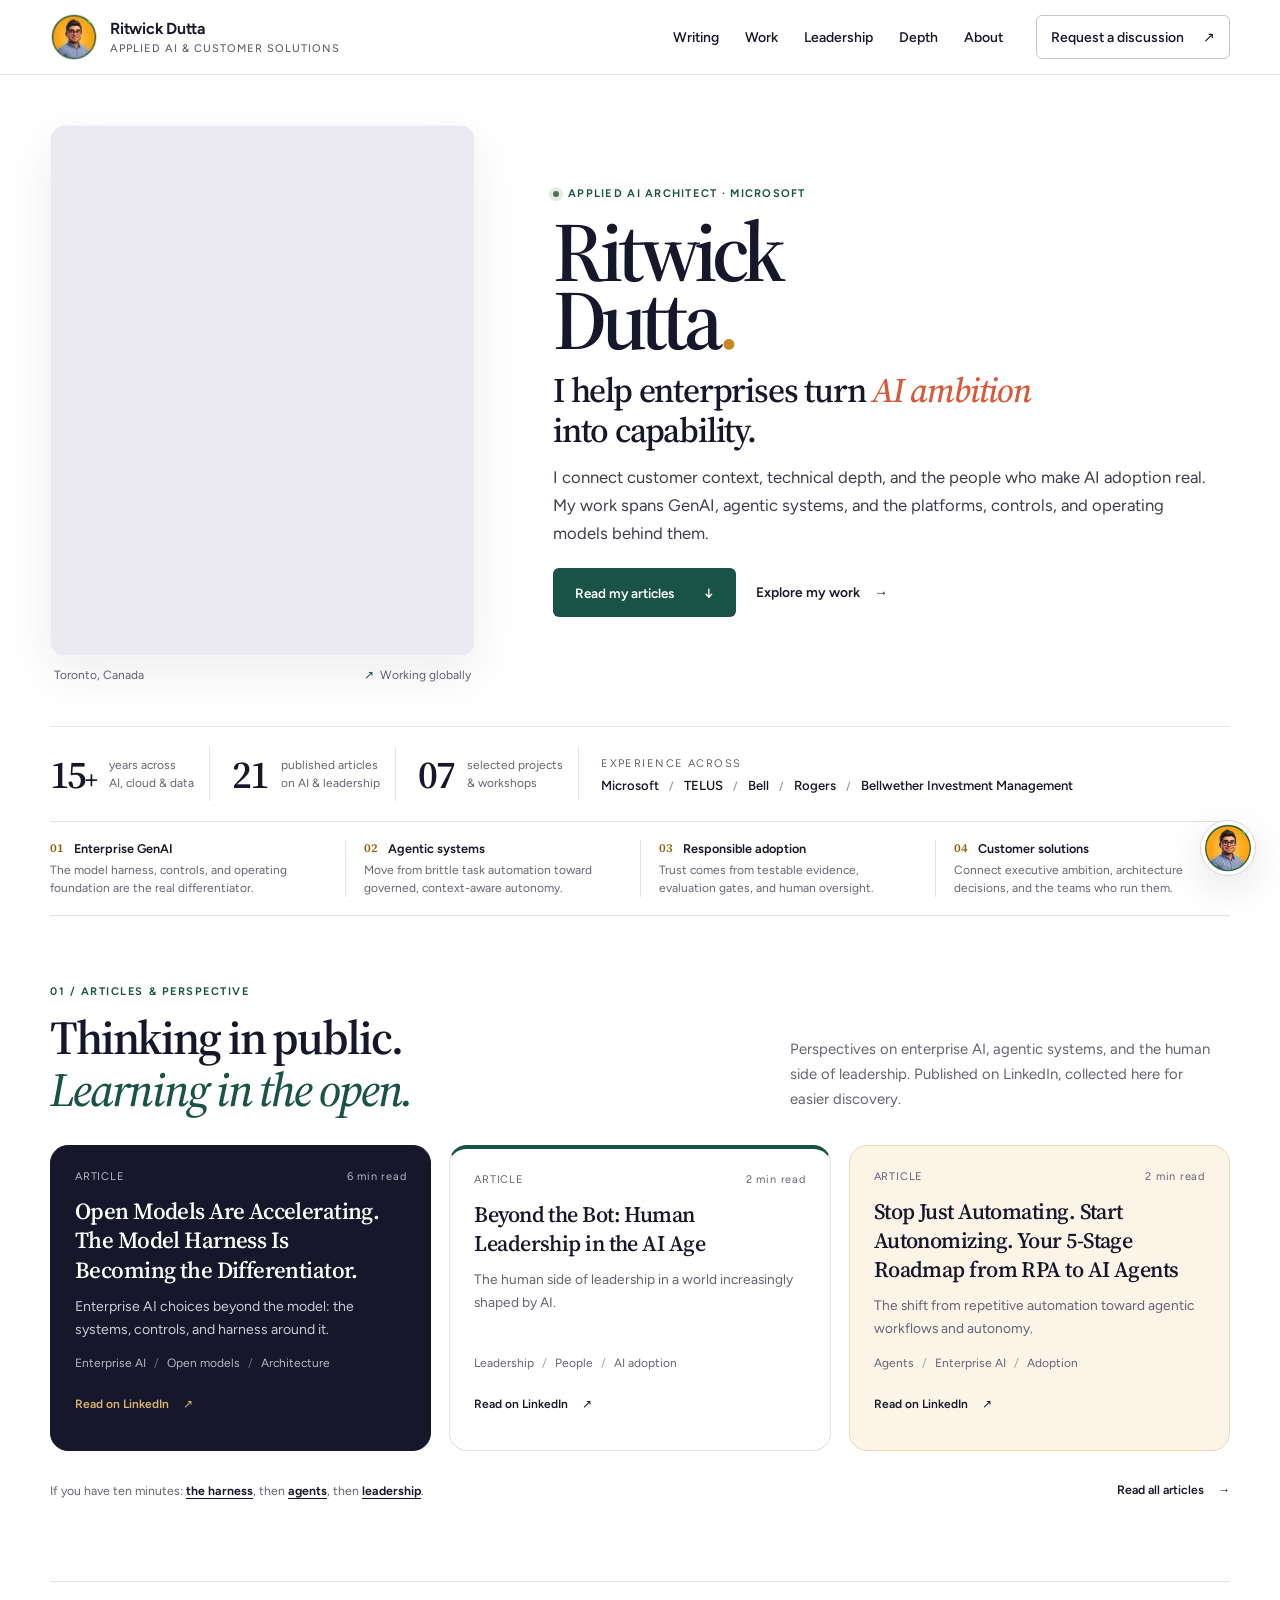
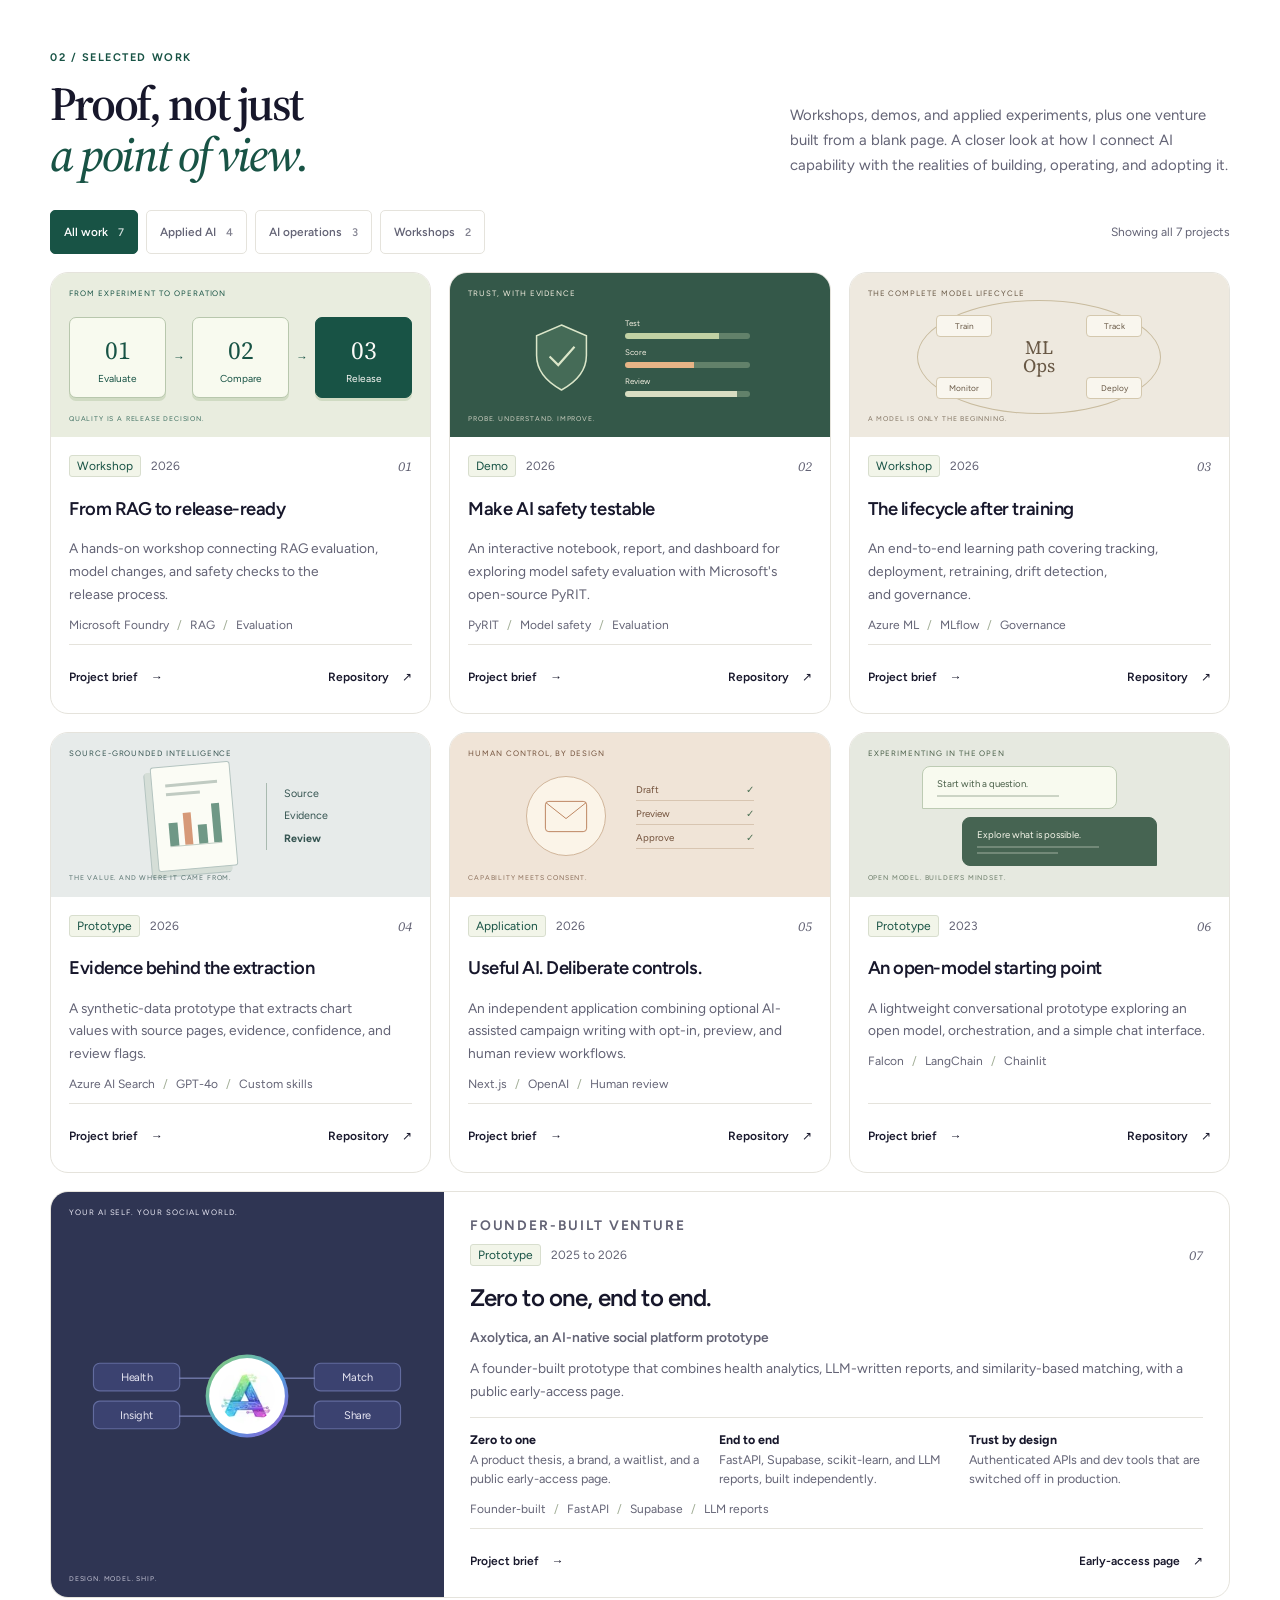
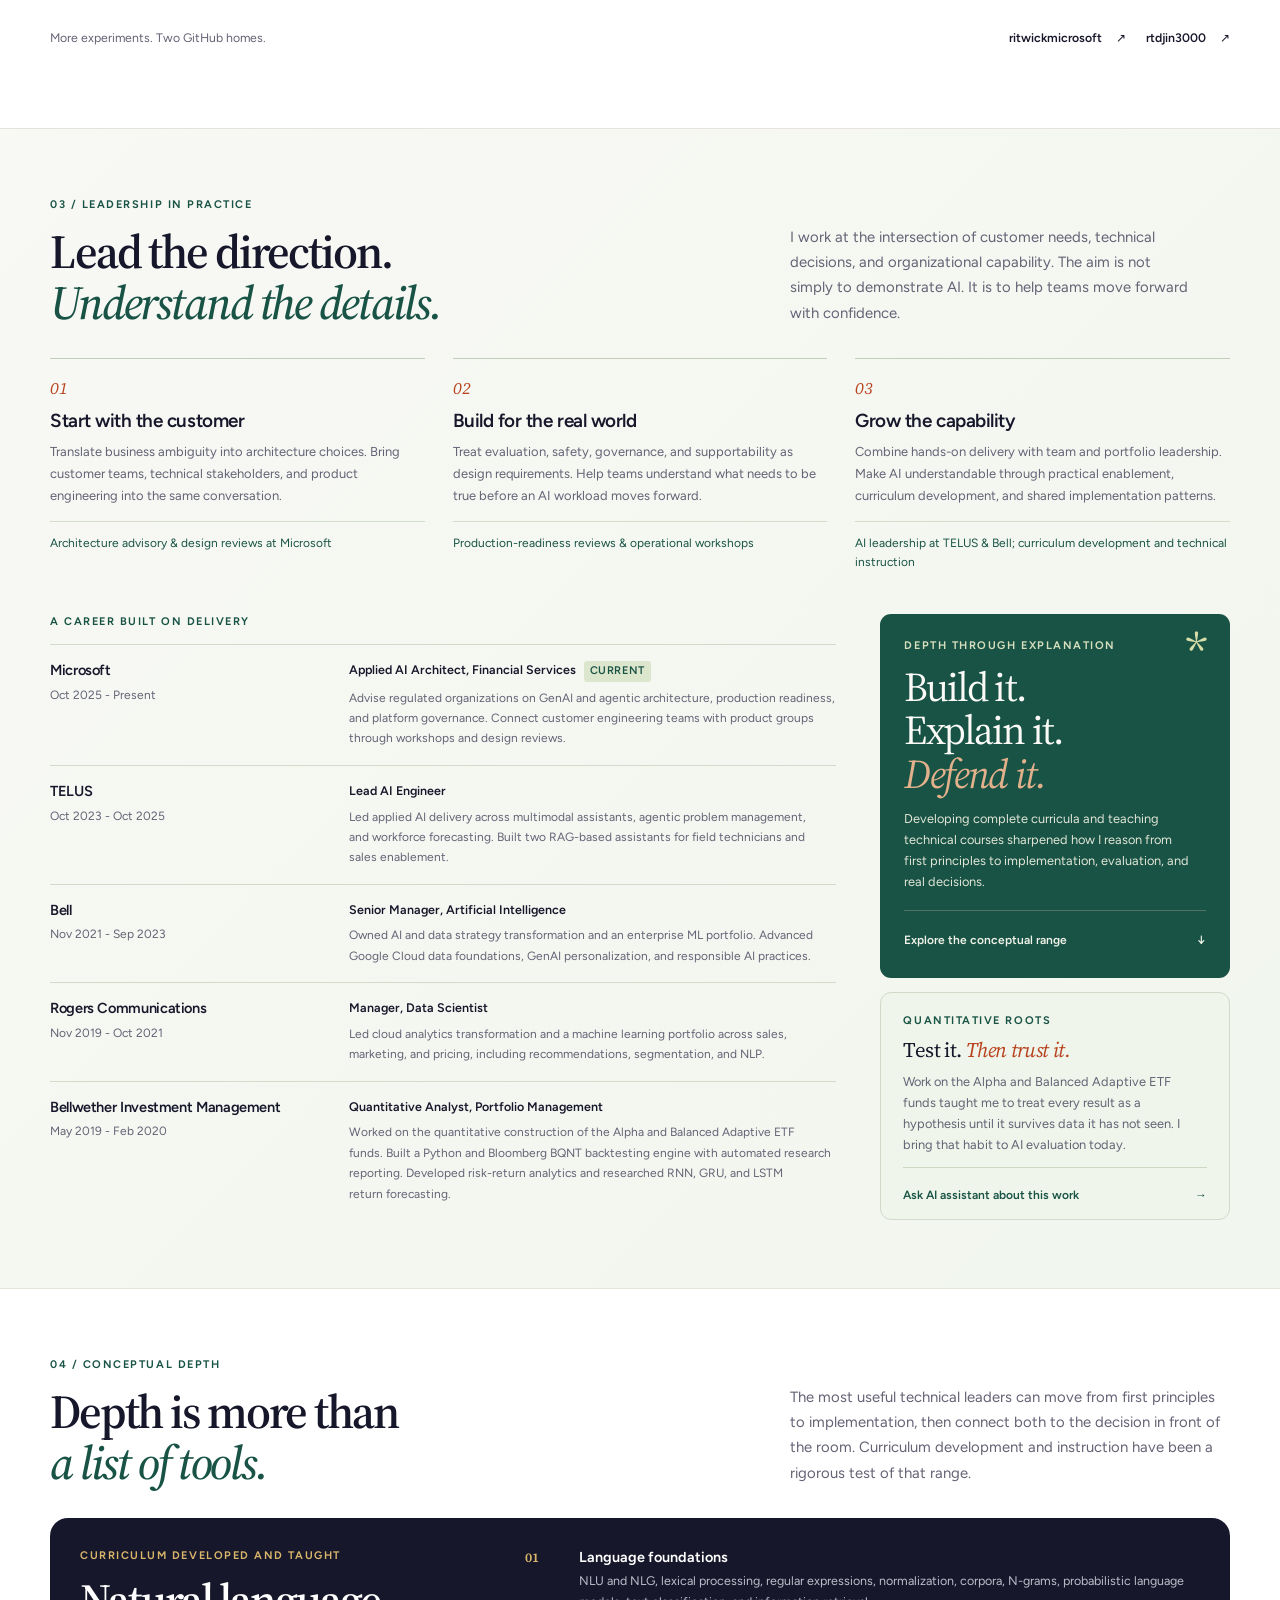
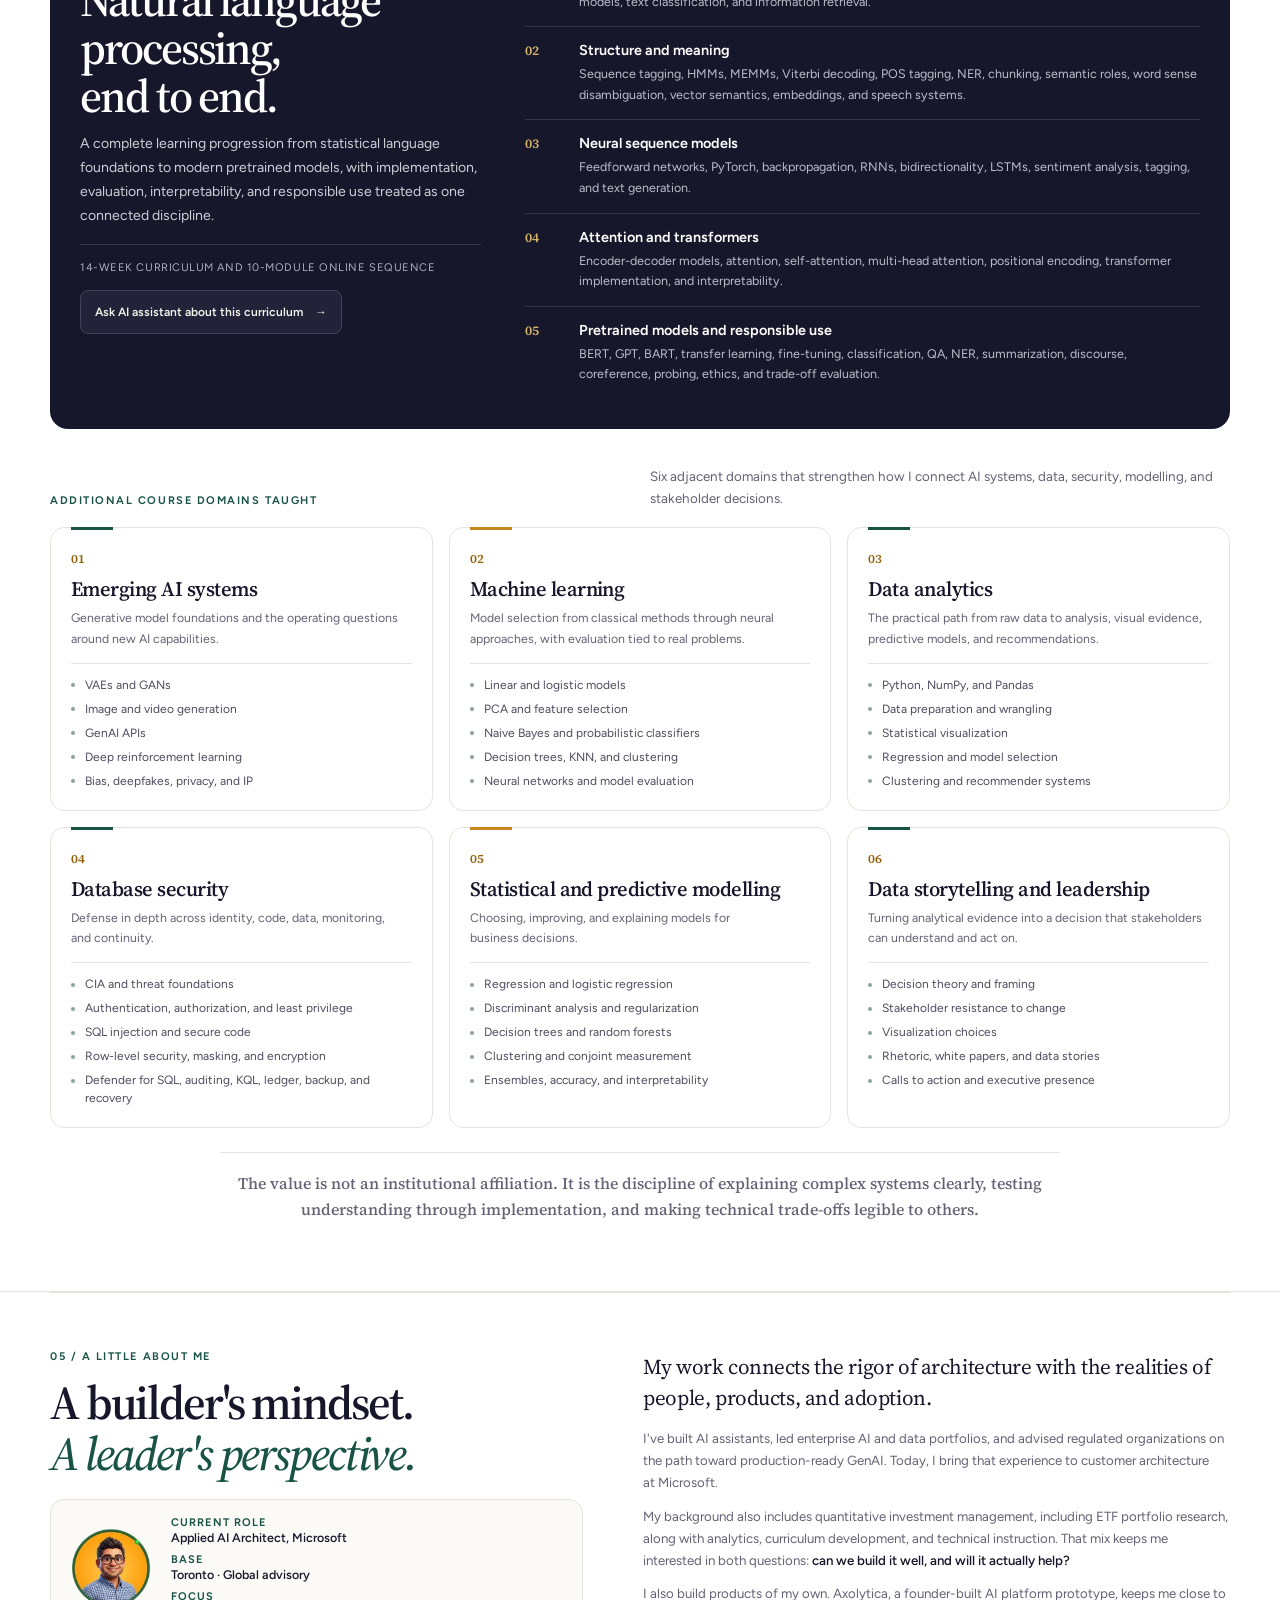
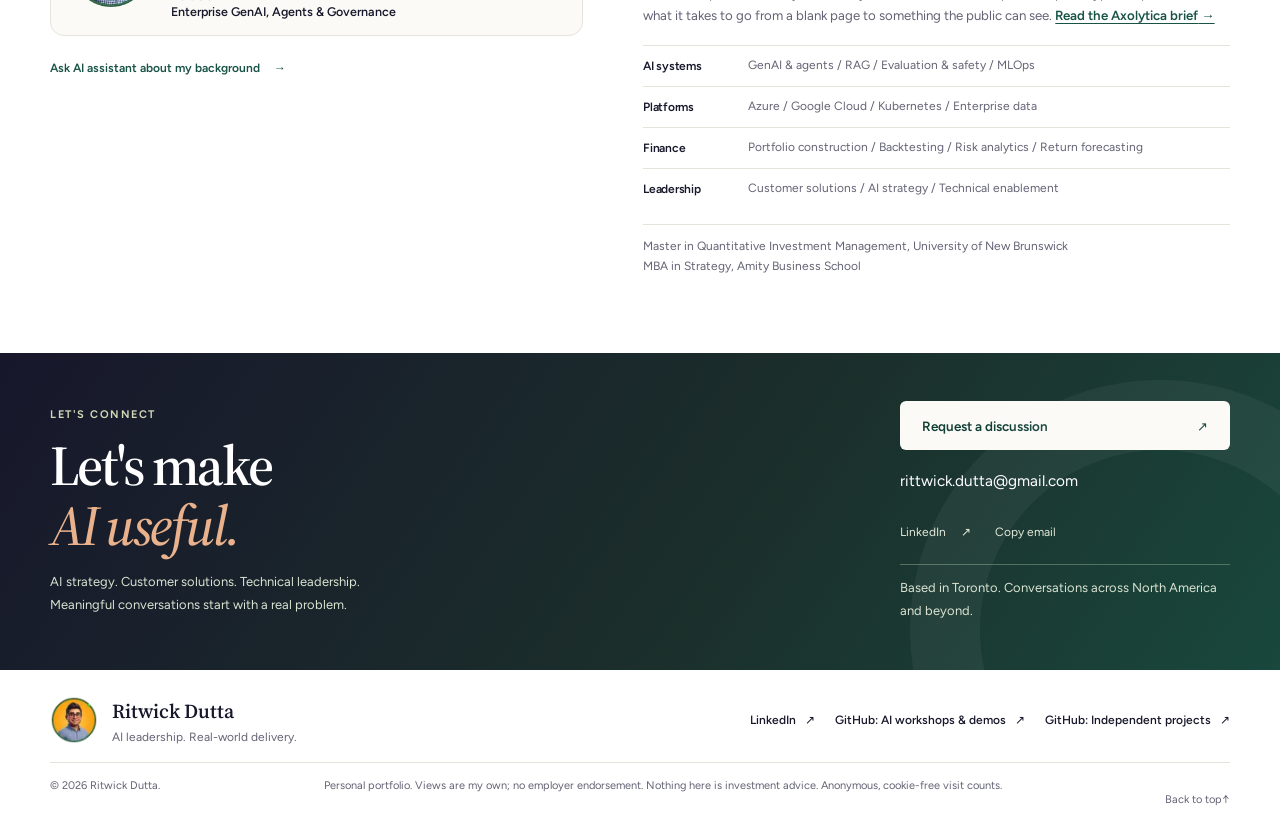
==== index.html @ 92b6b448 "Publish 07fa681f0ef170550c536fca9612215cd30fff46" ====
<!DOCTYPE html><html lang="en"> <head><meta charset="UTF-8"><meta name="viewport" content="width=device-width, initial-scale=1, viewport-fit=cover"><meta name="description" content="Ritwick Dutta is an applied AI architect at Microsoft focused on AI leadership, customer solutions, enterprise AI adoption, and production-ready GenAI and agentic systems."><meta name="author" content="Ritwick Dutta"><meta name="color-scheme" content="light"><meta name="format-detection" content="telephone=no"><meta name="theme-color" content="#ffffff"><meta name="robots" content="index, follow"><link rel="canonical" href="https://ritwickdutta.com/"><link rel="alternate" hreflang="en" href="https://ritwickdutta.com/"><link rel="alternate" hreflang="x-default" href="https://ritwickdutta.com/"><link rel="icon" href="/_astro/brand-icon.CzYwvdHd_UjIq9.png" type="image/png" sizes="32x32"><link rel="apple-touch-icon" href="/_astro/brand-icon.CzYwvdHd_1CFBNq.png" sizes="180x180"><meta property="og:type" content="website"><meta property="og:title" content="Ritwick Dutta | AI Leadership &amp; Customer Solutions"><meta property="og:description" content="Ritwick Dutta is an applied AI architect at Microsoft focused on AI leadership, customer solutions, enterprise AI adoption, and production-ready GenAI and agentic systems."><meta property="og:url" content="https://ritwickdutta.com/"><meta property="og:site_name" content="Ritwick Dutta"><meta property="og:locale" content="en_US"><meta property="og:image" content="https://ritwickdutta.com/_astro/social-card.CVUjkVky_3QflY.png"><meta property="og:image:secure_url" content="https://ritwickdutta.com/_astro/social-card.CVUjkVky_3QflY.png"><meta property="og:image:type" content="image/png"><meta property="og:image:width" content="1200"><meta property="og:image:height" content="630"><meta property="og:image:alt" content="Ritwick Dutta. I help enterprises turn AI ambition into capability."><meta name="twitter:card" content="summary_large_image"><meta name="twitter:title" content="Ritwick Dutta | AI Leadership &amp; Customer Solutions"><meta name="twitter:description" content="Ritwick Dutta is an applied AI architect at Microsoft focused on AI leadership, customer solutions, enterprise AI adoption, and production-ready GenAI and agentic systems."><meta name="twitter:image" content="https://ritwickdutta.com/_astro/social-card.CVUjkVky_3QflY.png"><meta name="twitter:image:alt" content="Ritwick Dutta. I help enterprises turn AI ambition into capability."><script type="application/ld+json">{"@context":"https://schema.org","@type":"ProfilePage","name":"Ritwick Dutta | AI Leadership & Customer Solutions","description":"Ritwick Dutta is an applied AI architect at Microsoft focused on AI leadership, customer solutions, enterprise AI adoption, and production-ready GenAI and agentic systems.","url":"https://ritwickdutta.com/","inLanguage":"en","dateModified":"2026-10-21","isPartOf":{"@type":"WebSite","@id":"https://ritwickdutta.com/#website","name":"Ritwick Dutta - AI leadership and customer solutions","url":"https://ritwickdutta.com/","inLanguage":"en"},"mainEntity":{"@type":"Person","@id":"https://ritwickdutta.com/#ritwick-dutta","name":"Ritwick Dutta","url":"https://ritwickdutta.com/","description":"Ritwick Dutta is an applied AI architect at Microsoft focused on AI leadership, customer solutions, enterprise AI adoption, and production-ready GenAI and agentic systems.","image":"https://ritwickdutta.com/_astro/ritwick-portrait.OVi6_BrM_ZoFQlc.webp","jobTitle":"Applied AI Architect","worksFor":{"@type":"Organization","name":"Microsoft"},"homeLocation":{"@type":"Place","name":"Toronto, Canada"},"sameAs":["https://www.linkedin.com/in/ritwickdutta/","https://github.com/ritwickmicrosoft","https://github.com/rtdjin3000"],"knowsAbout":["Applied AI","Generative AI","Agentic systems","AI leadership","Customer solutions","Natural language processing","Machine learning","Data analytics","Database security","Statistical modelling","Quantitative investment management","Data storytelling","MLOps","Responsible AI","AI product development"]}}</script><script async data-goatcounter="https://ritwickdutta.goatcounter.com/count" src="https://gc.zgo.at/count.js"></script><title>Ritwick Dutta | AI Leadership &amp; Customer Solutions</title><link rel="stylesheet" href="/_astro/Layout.BY8tpHe6.css"></head> <body> <a class="skip-link" href="#main">Skip to content</a> <header class="site-header"> <div class="container header-inner"> <a class="brand" href="/" aria-label="Ritwick Dutta - home"> <img src="/_astro/brand-logo.Cd5ExV_H_Z2owRTU.webp" srcset="/_astro/brand-logo.Cd5ExV_H_Z2owRTU.webp 54w, /_astro/brand-logo.Cd5ExV_H_Z2nDy6W.webp 108w" alt sizes="54px" loading="eager" decoding="async" width="54" height="54" class="brand-logo"> <span>Ritwick Dutta<span class="brand-caption">APPLIED AI & CUSTOMER SOLUTIONS</span></span> </a> <button class="menu-toggle" data-menu-toggle aria-expanded="false" aria-controls="site-navigation" hidden> <span data-menu-label>Menu</span><span class="menu-lines" aria-hidden="true"></span> </button> <nav class="site-nav" id="site-navigation" aria-label="Main navigation"> <a href="/writing/" data-nav-target="writing">Writing</a> <a href="/#work" data-nav-target="work">Work</a> <a href="/#leadership" data-nav-target="leadership">Leadership</a> <a href="/#depth" data-nav-target="depth">Depth</a> <a href="/#about" data-nav-target="about">About</a> <a class="nav-connect" href="mailto:rittwick.dutta@gmail.com" data-open-assistant="discussion">Request a discussion <span aria-hidden="true">&nearr;</span></a> </nav> </div> <div class="reading-progress" data-reading-progress aria-hidden="true"></div> </header> <main id="main">  <section class="hero container" id="top" aria-labelledby="hero-title"> <div class="hero-copy"> <p class="eyebrow"><span class="status-dot" aria-hidden="true"></span>APPLIED AI ARCHITECT &middot; MICROSOFT</p> <h1 id="hero-title">Ritwick<br>Dutta<span class="hero-period">.</span></h1> <p class="hero-declaration">I help enterprises turn <em>AI ambition</em> into capability.</p> <p class="hero-intro">I connect customer context, technical depth, and the people who make AI adoption real. My work spans GenAI, agentic systems, and the platforms, controls, and operating models behind them.</p> <div class="hero-actions"> <a class="button button-dark" href="#writing">Read my articles <span aria-hidden="true">&darr;</span></a> <a class="text-link" href="#work">Explore my work<span aria-hidden="true">&rarr;</span></a> </div> </div> <div class="hero-portrait"> <div class="portrait-frame"> <img src="/_astro/ritwick-portrait.OVi6_BrM_ZoFQlc.webp" srcset="/_astro/ritwick-portrait.OVi6_BrM_Z22wiyt.webp 420w, /_astro/ritwick-portrait.OVi6_BrM_Z16uTWH.webp 640w, /_astro/ritwick-portrait.OVi6_BrM_ZoFQlc.webp 800w, /_astro/ritwick-portrait.OVi6_BrM_Zzdj3i.webp 1000w" alt="Portrait of Ritwick Dutta" sizes="(max-width: 639px) calc(100vw - 40px), (max-width: 899px) 42vw, 470px" loading="eager" fetchpriority="high" decoding="async" width="800" height="1000"> </div> <p class="portrait-caption"><span>Toronto, Canada</span><span>Working globally</span></p> </div> </section> <div class="container proof-strip" role="region" aria-label="Experience at a glance"> <div class="proof-item"><strong>15<span>+</span></strong><p>years across<br>AI, cloud & data</p></div> <div class="proof-item"><strong>21</strong><p>published articles<br>on AI & leadership</p></div> <div class="proof-item"><strong>07</strong><p>selected projects<br>& workshops</p></div> <div class="proof-companies"><span>EXPERIENCE ACROSS</span><p><span class="proof-list"><span class="proof-company">Microsoft</span> <span class="proof-company">TELUS</span> <span class="proof-company">Bell</span> <span class="proof-company">Rogers</span> <span class="proof-company"><span class="proof-full">Bellwether Investment Management</span><span class="proof-short" aria-hidden="true">Bellwether<span class="proof-tag"> Quant</span></span></span> </span></p></div> </div> <div class="container practice-bar" id="perspectives" aria-label="Focus areas and executive theses"> <div class="practice-pillar"> <p><span>01</span>Enterprise GenAI</p> <small>The model harness, controls, and operating foundation are the real differentiator.</small> </div><div class="practice-pillar"> <p><span>02</span>Agentic systems</p> <small>Move from brittle task automation toward governed, context-aware autonomy.</small> </div><div class="practice-pillar"> <p><span>03</span>Responsible adoption</p> <small>Trust comes from testable evidence, evaluation gates, and human oversight.</small> </div><div class="practice-pillar"> <p><span>04</span>Customer solutions</p> <small>Connect executive ambition, architecture decisions, and the teams who run them.</small> </div> </div> <section class="section container writing-section" id="writing" aria-labelledby="writing-title"> <div class="section-heading"> <div><p class="eyebrow section-number">01 / ARTICLES & PERSPECTIVE</p><h2 id="writing-title">Thinking in public.<br><em>Learning in the open.</em></h2></div> <p class="section-lead">Perspectives on enterprise AI, agentic systems, and the human side of leadership. Published on LinkedIn, collected here for easier discovery.</p> </div> <div class="featured-writing"> <article class="writing-feature writing-feature-primary"> <div class="writing-feature-meta"><span>ARTICLE</span><span>6 min read</span></div> <h3><a href="https://www.linkedin.com/pulse/open-models-accelerating-model-harness-becoming-ritwick-dutta-2cw9c/" target="_blank" rel="noopener noreferrer">Open Models Are Accelerating. The Model Harness Is Becoming the Differentiator.<span class="sr-only"> (opens in a new tab)</span></a></h3> <p>Enterprise AI choices beyond the model: the systems, controls, and harness around it.</p> <ul class="tags" aria-label="Topics"><li data-topic-tag="Enterprise AI">Enterprise AI</li><li data-topic-tag="Open models">Open models</li><li data-topic-tag="Architecture">Architecture</li></ul> <a class="text-link" href="https://www.linkedin.com/pulse/open-models-accelerating-model-harness-becoming-ritwick-dutta-2cw9c/" target="_blank" rel="noopener noreferrer">Read on LinkedIn<span class="sr-only">: Open Models Are Accelerating. The Model Harness Is Becoming the Differentiator. (opens in a new tab)</span><span aria-hidden="true">&nearr;</span></a> </article><article class="writing-feature"> <div class="writing-feature-meta"><span>ARTICLE</span><span>2 min read</span></div> <h3><a href="https://www.linkedin.com/pulse/beyond-bot-human-leadership-ai-age-ritwick-dutta-o4r3e/" target="_blank" rel="noopener noreferrer">Beyond the Bot: Human Leadership in the AI Age<span class="sr-only"> (opens in a new tab)</span></a></h3> <p>The human side of leadership in a world increasingly shaped by AI.</p> <ul class="tags" aria-label="Topics"><li data-topic-tag="Leadership">Leadership</li><li data-topic-tag="People">People</li><li data-topic-tag="AI adoption">AI adoption</li></ul> <a class="text-link" href="https://www.linkedin.com/pulse/beyond-bot-human-leadership-ai-age-ritwick-dutta-o4r3e/" target="_blank" rel="noopener noreferrer">Read on LinkedIn<span class="sr-only">: Beyond the Bot: Human Leadership in the AI Age (opens in a new tab)</span><span aria-hidden="true">&nearr;</span></a> </article><article class="writing-feature"> <div class="writing-feature-meta"><span>ARTICLE</span><span>2 min read</span></div> <h3><a href="https://www.linkedin.com/pulse/stop-just-automating-start-autonomizing-your-5-stage-roadmap-dutta-tsume/" target="_blank" rel="noopener noreferrer">Stop Just Automating. Start Autonomizing. Your 5-Stage Roadmap from RPA to AI Agents<span class="sr-only"> (opens in a new tab)</span></a></h3> <p>The shift from repetitive automation toward agentic workflows and autonomy.</p> <ul class="tags" aria-label="Topics"><li data-topic-tag="Agents">Agents</li><li data-topic-tag="Enterprise AI">Enterprise AI</li><li data-topic-tag="Adoption">Adoption</li></ul> <a class="text-link" href="https://www.linkedin.com/pulse/stop-just-automating-start-autonomizing-your-5-stage-roadmap-dutta-tsume/" target="_blank" rel="noopener noreferrer">Read on LinkedIn<span class="sr-only">: Stop Just Automating. Start Autonomizing. Your 5-Stage Roadmap from RPA to AI Agents (opens in a new tab)</span><span aria-hidden="true">&nearr;</span></a> </article> </div> <div class="section-tail"> <p class="reading-path">If you have ten minutes: <a href="https://www.linkedin.com/pulse/open-models-accelerating-model-harness-becoming-ritwick-dutta-2cw9c/" target="_blank" rel="noopener noreferrer">the harness<span class="sr-only">: Open Models Are Accelerating. The Model Harness Is Becoming the Differentiator. (opens in a new tab)</span></a>, then <a href="https://www.linkedin.com/pulse/stop-just-automating-start-autonomizing-your-5-stage-roadmap-dutta-tsume/" target="_blank" rel="noopener noreferrer">agents<span class="sr-only">: Stop Just Automating. Start Autonomizing. Your 5-Stage Roadmap from RPA to AI Agents (opens in a new tab)</span></a>, then <a href="https://www.linkedin.com/pulse/beyond-bot-human-leadership-ai-age-ritwick-dutta-o4r3e/" target="_blank" rel="noopener noreferrer">leadership<span class="sr-only">: Beyond the Bot: Human Leadership in the AI Age (opens in a new tab)</span></a>.</p> <a class="text-link" href="/writing/">Read all articles<span aria-hidden="true">&rarr;</span></a> </div> </section> <section class="section container" id="work" aria-labelledby="work-title"> <div class="section-heading"> <div><p class="eyebrow section-number">02 / SELECTED WORK</p><h2 id="work-title">Proof, not just<br><em>a point of view.</em></h2></div> <p class="section-lead">Workshops, demos, and applied experiments, plus one venture built from a blank page. A closer look at how I connect AI capability with the realities of building, operating, and adopting it.</p> </div> <div class="work-toolbar"> <div class="filter-group" data-project-filters hidden role="group" aria-label="Filter projects"> <button class="filter-button" data-project-filter="all" aria-pressed="true" aria-controls="project-grid"> All work<span>7</span> </button><button class="filter-button" data-project-filter="applied" aria-pressed="false" aria-controls="project-grid"> Applied AI<span>4</span> </button><button class="filter-button" data-project-filter="operations" aria-pressed="false" aria-controls="project-grid"> AI operations<span>3</span> </button><button class="filter-button" data-project-filter="workshops" aria-pressed="false" aria-controls="project-grid"> Workshops<span>2</span> </button> </div> <p class="result-count" data-project-count role="status" aria-live="polite">Showing all 7 projects</p> </div> <div class="project-grid" id="project-grid"> <article class="project-card" data-project-card data-categories="operations workshops"> <a class="project-image-link" href="/work/operational-llmops/" tabindex="-1" aria-hidden="true"><div class="project-visual visual-llmops" aria-hidden="true">  <span class="visual-kicker">FROM EXPERIMENT TO OPERATION</span> <div class="mini-pipeline"> <span><b>01</b>Evaluate</span><i>&rarr;</i> <span><b>02</b>Compare</span><i>&rarr;</i> <span class="pipeline-final"><b>03</b>Release</span> </div> <span class="visual-footnote">QUALITY IS A RELEASE DECISION.</span>        </div></a> <div class="project-card-body">  <div class="project-meta"><span class="type-badge">Workshop</span><span>2026</span><span class="project-index">01</span></div> <h3><a href="/work/operational-llmops/">From RAG to release-ready</a></h3>  <p>A hands-on workshop connecting RAG evaluation, model changes, and safety checks to the release process.</p>  <ul class="tags" aria-label="Technologies and themes"><li>Microsoft Foundry</li><li>RAG</li><li>Evaluation</li></ul> <div class="project-links"> <a href="/work/operational-llmops/">Project brief<span class="sr-only">: Operational LLMOps with Microsoft Foundry</span><span aria-hidden="true">&rarr;</span></a> <a href="https://github.com/ritwickmicrosoft/llmops-workshop-demo-foundry" target="_blank" rel="noopener noreferrer">Repository<span class="sr-only">: Operational LLMOps with Microsoft Foundry (opens in a new tab)</span><span aria-hidden="true">&nearr;</span></a> </div> </div> </article><article class="project-card" data-project-card data-categories="operations"> <a class="project-image-link" href="/work/ai-safety-red-teaming/" tabindex="-1" aria-hidden="true"><div class="project-visual visual-safety" aria-hidden="true">   <span class="visual-kicker">TRUST, WITH EVIDENCE</span> <div class="safety-graphic"> <div class="safety-shield"><svg viewBox="0 0 60 68"><path d="M30 4 53 14v18c0 16-12 26-23 32C19 58 7 48 7 32V14Z"></path><path d="m19 33 8 8 15-17"></path></svg></div> <div class="safety-bars"><span>Test<i></i></span><span>Score<i></i></span><span>Review<i></i></span></div> </div> <span class="visual-footnote">PROBE. UNDERSTAND. IMPROVE.</span>       </div></a> <div class="project-card-body">  <div class="project-meta"><span class="type-badge">Demo</span><span>2026</span><span class="project-index">02</span></div> <h3><a href="/work/ai-safety-red-teaming/">Make AI safety testable</a></h3>  <p>An interactive notebook, report, and dashboard for exploring model safety evaluation with Microsoft&#39;s open-source PyRIT.</p>  <ul class="tags" aria-label="Technologies and themes"><li>PyRIT</li><li>Model safety</li><li>Evaluation</li></ul> <div class="project-links"> <a href="/work/ai-safety-red-teaming/">Project brief<span class="sr-only">: PyRIT red-team demo</span><span aria-hidden="true">&rarr;</span></a> <a href="https://github.com/ritwickmicrosoft/pyrit-demo" target="_blank" rel="noopener noreferrer">Repository<span class="sr-only">: PyRIT red-team demo (opens in a new tab)</span><span aria-hidden="true">&nearr;</span></a> </div> </div> </article><article class="project-card" data-project-card data-categories="operations workshops"> <a class="project-image-link" href="/work/production-mlops/" tabindex="-1" aria-hidden="true"><div class="project-visual visual-mlops" aria-hidden="true">    <span class="visual-kicker">THE COMPLETE MODEL LIFECYCLE</span> <div class="mlops-cycle"><span>Train</span><span>Track</span><strong>ML<br>Ops</strong><span>Monitor</span><span>Deploy</span></div> <span class="visual-footnote">A MODEL IS ONLY THE BEGINNING.</span>      </div></a> <div class="project-card-body">  <div class="project-meta"><span class="type-badge">Workshop</span><span>2026</span><span class="project-index">03</span></div> <h3><a href="/work/production-mlops/">The lifecycle after training</a></h3>  <p>An end-to-end learning path covering tracking, deployment, retraining, drift detection, and governance.</p>  <ul class="tags" aria-label="Technologies and themes"><li>Azure ML</li><li>MLflow</li><li>Governance</li></ul> <div class="project-links"> <a href="/work/production-mlops/">Project brief<span class="sr-only">: Azure ML + MLflow workshop</span><span aria-hidden="true">&rarr;</span></a> <a href="https://github.com/ritwickmicrosoft/mlops-workshop-demo" target="_blank" rel="noopener noreferrer">Repository<span class="sr-only">: Azure ML + MLflow workshop (opens in a new tab)</span><span aria-hidden="true">&nearr;</span></a> </div> </div> </article><article class="project-card" data-project-card data-categories="applied"> <a class="project-image-link" href="/work/source-grounded-chart-intelligence/" tabindex="-1" aria-hidden="true"><div class="project-visual visual-documents" aria-hidden="true">     <span class="visual-kicker">SOURCE-GROUNDED INTELLIGENCE</span> <div class="document-graphic"><div class="document-paper"><i></i><i></i><div class="document-chart"><b></b><b></b><b></b><b></b></div></div><span class="document-evidence">Source<br>Evidence<br><b>Review</b></span></div> <span class="visual-footnote">THE VALUE. AND WHERE IT CAME FROM.</span>     </div></a> <div class="project-card-body">  <div class="project-meta"><span class="type-badge">Prototype</span><span>2026</span><span class="project-index">04</span></div> <h3><a href="/work/source-grounded-chart-intelligence/">Evidence behind the extraction</a></h3>  <p>A synthetic-data prototype that extracts chart values with source pages, evidence, confidence, and review flags.</p>  <ul class="tags" aria-label="Technologies and themes"><li>Azure AI Search</li><li>GPT-4o</li><li>Custom skills</li></ul> <div class="project-links"> <a href="/work/source-grounded-chart-intelligence/">Project brief<span class="sr-only">: Source-grounded PDF chart intelligence</span><span aria-hidden="true">&rarr;</span></a> <a href="https://github.com/ritwickmicrosoft/ocr-skills" target="_blank" rel="noopener noreferrer">Repository<span class="sr-only">: Source-grounded PDF chart intelligence (opens in a new tab)</span><span aria-hidden="true">&nearr;</span></a> </div> </div> </article><article class="project-card" data-project-card data-categories="applied"> <a class="project-image-link" href="/work/consent-aware-campaigns/" tabindex="-1" aria-hidden="true"><div class="project-visual visual-campaign" aria-hidden="true">      <span class="visual-kicker">HUMAN CONTROL, BY DESIGN</span> <div class="campaign-graphic"><span class="campaign-letter"><svg viewBox="0 0 64 48"><rect x="2" y="2" width="60" height="44" rx="5"></rect><path d="m3 4 29 23L61 4"></path></svg></span><div><span>Draft <i>&check;</i></span><span>Preview <i>&check;</i></span><span>Approve <i>&check;</i></span></div></div> <span class="visual-footnote">CAPABILITY MEETS CONSENT.</span>    </div></a> <div class="project-card-body">  <div class="project-meta"><span class="type-badge">Application</span><span>2026</span><span class="project-index">05</span></div> <h3><a href="/work/consent-aware-campaigns/">Useful AI. Deliberate controls.</a></h3>  <p>An independent application combining optional AI-assisted campaign writing with opt-in, preview, and human review workflows.</p>  <ul class="tags" aria-label="Technologies and themes"><li>Next.js</li><li>OpenAI</li><li>Human review</li></ul> <div class="project-links"> <a href="/work/consent-aware-campaigns/">Project brief<span class="sr-only">: Consent-aware campaign application</span><span aria-hidden="true">&rarr;</span></a> <a href="https://github.com/rtdjin3000/marketing_campaign_engine" target="_blank" rel="noopener noreferrer">Repository<span class="sr-only">: Consent-aware campaign application (opens in a new tab)</span><span aria-hidden="true">&nearr;</span></a> </div> </div> </article><article class="project-card" data-project-card data-categories="applied"> <a class="project-image-link" href="/work/open-model-conversations/" tabindex="-1" aria-hidden="true"><div class="project-visual visual-chat" aria-hidden="true">       <span class="visual-kicker">EXPERIMENTING IN THE OPEN</span> <div class="chat-graphic"><span>Start with a question.<i></i></span><span>Explore what is possible.<i></i><i></i></span></div> <span class="visual-footnote">OPEN MODEL. BUILDER'S MINDSET.</span>   </div></a> <div class="project-card-body">  <div class="project-meta"><span class="type-badge">Prototype</span><span>2023</span><span class="project-index">06</span></div> <h3><a href="/work/open-model-conversations/">An open-model starting point</a></h3>  <p>A lightweight conversational prototype exploring an open model, orchestration, and a simple chat interface.</p>  <ul class="tags" aria-label="Technologies and themes"><li>Falcon</li><li>LangChain</li><li>Chainlit</li></ul> <div class="project-links"> <a href="/work/open-model-conversations/">Project brief<span class="sr-only">: Falcon + LangChain + Chainlit</span><span aria-hidden="true">&rarr;</span></a> <a href="https://github.com/rtdjin3000/falcon_chat" target="_blank" rel="noopener noreferrer">Repository<span class="sr-only">: Falcon + LangChain + Chainlit (opens in a new tab)</span><span aria-hidden="true">&nearr;</span></a> </div> </div> </article><article class="project-card project-card-featured" data-project-card data-categories="applied"> <a class="project-image-link" href="/work/axolytica/" tabindex="-1" aria-hidden="true"><div class="project-visual visual-venture" aria-hidden="true">        <span class="visual-kicker">YOUR AI SELF. YOUR SOCIAL WORLD.</span> <div class="venture-graphic"> <div class="venture-side"><span>Health</span><span>Insight</span></div> <span class="venture-core"><img src="/_astro/axolytica-mark.1rEkthwn_Z1uiS2C.webp" srcset="/_astro/axolytica-mark.1rEkthwn_Z1uiS2C.webp 64w, /_astro/axolytica-mark.1rEkthwn_ZPX0aJ.webp 128w" alt sizes="64px" loading="lazy" decoding="async" width="64" height="64"></span> <div class="venture-side"><span>Match</span><span>Share</span></div> </div> <span class="visual-footnote">DESIGN. MODEL. SHIP.</span>  </div></a> <div class="project-card-body"> <p class="eyebrow venture-eyebrow">FOUNDER-BUILT VENTURE</p> <div class="project-meta"><span class="type-badge">Prototype</span><span>2025 to 2026</span><span class="project-index">07</span></div> <h3><a href="/work/axolytica/">Zero to one, end to end.</a></h3> <p class="venture-subtitle">Axolytica, an AI-native social platform prototype</p> <p>A founder-built prototype that combines health analytics, LLM-written reports, and similarity-based matching, with a public early-access page.</p> <ul class="venture-signals" aria-label="What this shows"> <li><strong>Zero to one</strong><span>A product thesis, a brand, a waitlist, and a public early-access page.</span></li><li><strong>End to end</strong><span>FastAPI, Supabase, scikit-learn, and LLM reports, built independently.</span></li><li><strong>Trust by design</strong><span>Authenticated APIs and dev tools that are switched off in production.</span></li> </ul> <ul class="tags" aria-label="Technologies and themes"><li>Founder-built</li><li>FastAPI</li><li>Supabase</li><li>LLM reports</li></ul> <div class="project-links"> <a href="/work/axolytica/">Project brief<span class="sr-only">: Axolytica, an AI-native social platform prototype</span><span aria-hidden="true">&rarr;</span></a> <a href="https://singularitii.vercel.app/" target="_blank" rel="noopener noreferrer">Early-access page<span class="sr-only">: Axolytica, an AI-native social platform prototype (opens in a new tab)</span><span aria-hidden="true">&nearr;</span></a> </div> </div> </article> </div> <div class="section-tail"><p>More experiments. Two GitHub homes.</p><div><a class="text-link" href="https://github.com/ritwickmicrosoft" target="_blank" rel="noopener noreferrer">ritwickmicrosoft<span aria-hidden="true">&nearr;</span><span class="sr-only"> (opens in a new tab)</span></a><a class="text-link" href="https://github.com/rtdjin3000" target="_blank" rel="noopener noreferrer">rtdjin3000<span aria-hidden="true">&nearr;</span><span class="sr-only"> (opens in a new tab)</span></a></div></div> </section> <section class="leadership-section" id="leadership" aria-labelledby="leadership-title"> <div class="container section"> <div class="section-heading"> <div><p class="eyebrow section-number">03 / LEADERSHIP IN PRACTICE</p><h2 id="leadership-title">Lead the direction.<br><em>Understand the details.</em></h2></div> <p class="section-lead">I work at the intersection of customer needs, technical decisions, and organizational capability. The aim is not simply to demonstrate AI. It is to help teams move forward with confidence.</p> </div> <div class="leadership-principles"> <article><span class="principle-number">01</span><h3>Start with the customer</h3><p>Translate business ambiguity into architecture choices. Bring customer teams, technical stakeholders, and product engineering into the same conversation.</p><small>Architecture advisory &amp; design reviews at Microsoft</small></article><article><span class="principle-number">02</span><h3>Build for the real world</h3><p>Treat evaluation, safety, governance, and supportability as design requirements. Help teams understand what needs to be true before an AI workload moves forward.</p><small>Production-readiness reviews &amp; operational workshops</small></article><article><span class="principle-number">03</span><h3>Grow the capability</h3><p>Combine hands-on delivery with team and portfolio leadership. Make AI understandable through practical enablement, curriculum development, and shared implementation patterns.</p><small>AI leadership at TELUS &amp; Bell; curriculum development and technical instruction</small></article> </div> <div class="career-layout"> <div class="career-timeline"> <p class="eyebrow">A CAREER BUILT ON DELIVERY</p> <article class="career-item is-current"> <div class="career-company"><h3>Microsoft</h3><p>Oct 2025 - Present</p></div> <div class="career-description"><h4>Applied AI Architect, Financial Services<span class="current-label">CURRENT</span></h4><p>Advise regulated organizations on GenAI and agentic architecture, production readiness, and platform governance. Connect customer engineering teams with product groups through workshops and design reviews.</p></div> </article><article class="career-item"> <div class="career-company"><h3>TELUS</h3><p>Oct 2023 - Oct 2025</p></div> <div class="career-description"><h4>Lead AI Engineer</h4><p>Led applied AI delivery across multimodal assistants, agentic problem management, and workforce forecasting. Built two RAG-based assistants for field technicians and sales enablement.</p></div> </article><article class="career-item"> <div class="career-company"><h3>Bell</h3><p>Nov 2021 - Sep 2023</p></div> <div class="career-description"><h4>Senior Manager, Artificial Intelligence</h4><p>Owned AI and data strategy transformation and an enterprise ML portfolio. Advanced Google Cloud data foundations, GenAI personalization, and responsible AI practices.</p></div> </article><article class="career-item"> <div class="career-company"><h3>Rogers Communications</h3><p>Nov 2019 - Oct 2021</p></div> <div class="career-description"><h4>Manager, Data Scientist</h4><p>Led cloud analytics transformation and a machine learning portfolio across sales, marketing, and pricing, including recommendations, segmentation, and NLP.</p></div> </article><article class="career-item"> <div class="career-company"><h3>Bellwether Investment Management</h3><p>May 2019 - Feb 2020</p></div> <div class="career-description"><h4>Quantitative Analyst, Portfolio Management</h4><p>Worked on the quantitative construction of the Alpha and Balanced Adaptive ETF funds. Built a Python and Bloomberg BQNT backtesting engine with automated research reporting. Developed risk-return analytics and researched RNN, GRU, and LSTM return forecasting.</p></div> </article> </div> <div class="career-aside"> <aside class="teaching-card depth-teaser"> <span class="teaching-symbol" aria-hidden="true">*</span><p class="eyebrow">DEPTH THROUGH EXPLANATION</p><h3>Build it.<br>Explain it.<br><em>Defend it.</em></h3> <p>Developing complete curricula and teaching technical courses sharpened how I reason from first principles to implementation, evaluation, and real decisions.</p> <a class="teaching-link" href="#depth">Explore the conceptual range <span aria-hidden="true">&darr;</span></a> </aside> <div class="quant-card"> <p class="eyebrow">QUANTITATIVE ROOTS</p> <h3>Test it. <em>Then trust it.</em></h3> <p>Work on the Alpha and Balanced Adaptive ETF funds taught me to treat every result as a hypothesis until it survives data it has not seen. I bring that habit to AI evaluation today.</p> <button type="button" class="quant-ask-button" data-ask-assistant="What quantitative portfolio work did Ritwick do at Bellwether Investment Management?">Ask AI assistant about this work <span aria-hidden="true">&rarr;</span></button> </div> </div> </div> </div> </section> <section class="depth-section" id="depth" aria-labelledby="depth-title"> <div class="container section"> <div class="section-heading depth-heading"> <div><p class="eyebrow section-number">04 / CONCEPTUAL DEPTH</p><h2 id="depth-title">Depth is more than<br><em>a list of tools.</em></h2></div> <p class="section-lead">The most useful technical leaders can move from first principles to implementation, then connect both to the decision in front of the room. Curriculum development and instruction have been a rigorous test of that range.</p> </div> <article class="nlp-depth-card"> <div class="nlp-depth-intro"> <p class="eyebrow">CURRICULUM DEVELOPED AND TAUGHT</p> <h3>Natural language processing, end to end.</h3> <p>A complete learning progression from statistical language foundations to modern pretrained models, with implementation, evaluation, interpretability, and responsible use treated as one connected discipline.</p> <small>14-week curriculum and 10-module online sequence</small> <button type="button" class="depth-ask-button" data-ask-assistant="How does Ritwick's NLP curriculum progress from language foundations to transformers and responsible AI?">Ask AI assistant about this curriculum <span aria-hidden="true">&rarr;</span></button> </div> <ol class="nlp-stages"> <li data-nlp-stage> <span>01</span> <div><h4>Language foundations</h4><p>NLU and NLG, lexical processing, regular expressions, normalization, corpora, N-grams, probabilistic language models, text classification, and information retrieval.</p></div> </li><li data-nlp-stage> <span>02</span> <div><h4>Structure and meaning</h4><p>Sequence tagging, HMMs, MEMMs, Viterbi decoding, POS tagging, NER, chunking, semantic roles, word sense disambiguation, vector semantics, embeddings, and speech systems.</p></div> </li><li data-nlp-stage> <span>03</span> <div><h4>Neural sequence models</h4><p>Feedforward networks, PyTorch, backpropagation, RNNs, bidirectionality, LSTMs, sentiment analysis, tagging, and text generation.</p></div> </li><li data-nlp-stage> <span>04</span> <div><h4>Attention and transformers</h4><p>Encoder-decoder models, attention, self-attention, multi-head attention, positional encoding, transformer implementation, and interpretability.</p></div> </li><li data-nlp-stage> <span>05</span> <div><h4>Pretrained models and responsible use</h4><p>BERT, GPT, BART, transfer learning, fine-tuning, classification, QA, NER, summarization, discourse, coreference, probing, ethics, and trade-off evaluation.</p></div> </li> </ol> </article> <div class="depth-subheading"> <p class="eyebrow">ADDITIONAL COURSE DOMAINS TAUGHT</p> <p>Six adjacent domains that strengthen how I connect AI systems, data, security, modelling, and stakeholder decisions.</p> </div> <div class="concept-grid"> <article class="concept-card" data-concept-card> <span class="concept-number">01</span> <h3>Emerging AI systems</h3> <p>Generative model foundations and the operating questions around new AI capabilities.</p> <ul><li>VAEs and GANs</li><li>Image and video generation</li><li>GenAI APIs</li><li>Deep reinforcement learning</li><li>Bias, deepfakes, privacy, and IP</li></ul> </article><article class="concept-card" data-concept-card> <span class="concept-number">02</span> <h3>Machine learning</h3> <p>Model selection from classical methods through neural approaches, with evaluation tied to real problems.</p> <ul><li>Linear and logistic models</li><li>PCA and feature selection</li><li>Naive Bayes and probabilistic classifiers</li><li>Decision trees, KNN, and clustering</li><li>Neural networks and model evaluation</li></ul> </article><article class="concept-card" data-concept-card> <span class="concept-number">03</span> <h3>Data analytics</h3> <p>The practical path from raw data to analysis, visual evidence, predictive models, and recommendations.</p> <ul><li>Python, NumPy, and Pandas</li><li>Data preparation and wrangling</li><li>Statistical visualization</li><li>Regression and model selection</li><li>Clustering and recommender systems</li></ul> </article><article class="concept-card" data-concept-card> <span class="concept-number">04</span> <h3>Database security</h3> <p>Defense in depth across identity, code, data, monitoring, and continuity.</p> <ul><li>CIA and threat foundations</li><li>Authentication, authorization, and least privilege</li><li>SQL injection and secure code</li><li>Row-level security, masking, and encryption</li><li>Defender for SQL, auditing, KQL, ledger, backup, and recovery</li></ul> </article><article class="concept-card" data-concept-card> <span class="concept-number">05</span> <h3>Statistical and predictive modelling</h3> <p>Choosing, improving, and explaining models for business decisions.</p> <ul><li>Regression and logistic regression</li><li>Discriminant analysis and regularization</li><li>Decision trees and random forests</li><li>Clustering and conjoint measurement</li><li>Ensembles, accuracy, and interpretability</li></ul> </article><article class="concept-card" data-concept-card> <span class="concept-number">06</span> <h3>Data storytelling and leadership</h3> <p>Turning analytical evidence into a decision that stakeholders can understand and act on.</p> <ul><li>Decision theory and framing</li><li>Stakeholder resistance to change</li><li>Visualization choices</li><li>Rhetoric, white papers, and data stories</li><li>Calls to action and executive presence</li></ul> </article> </div> <p class="depth-note">The value is not an institutional affiliation. It is the discipline of explaining complex systems clearly, testing understanding through implementation, and making technical trade-offs legible to others.</p> </div> </section> <section class="about-section container" id="about" aria-labelledby="about-title"> <div class="about-heading"> <p class="eyebrow section-number">05 / A LITTLE ABOUT ME</p> <h2 id="about-title">A builder's mindset.<br><em>A leader's perspective.</em></h2> <div class="about-profile-card"> <img src="/_astro/brand-logo.Cd5ExV_H_2kpRR1.webp" srcset="/_astro/brand-logo.Cd5ExV_H_2kpRR1.webp 140w, /_astro/brand-logo.Cd5ExV_H_2jmT2g.webp 280w" alt sizes="140px" loading="lazy" decoding="async" width="140" height="140" class="about-logo"> <dl class="about-snapshot"> <div><dt>Current role</dt><dd>Applied AI Architect, Microsoft</dd></div><div><dt>Base</dt><dd>Toronto · Global advisory</dd></div><div><dt>Focus</dt><dd>Enterprise GenAI, Agents &amp; Governance</dd></div> </dl> </div> <button type="button" class="text-link about-ask-button" data-ask-assistant="What is Ritwick's background across Microsoft, TELUS, Bell, Rogers, and Bellwether?">Ask AI assistant about my background <span aria-hidden="true">&rarr;</span></button> </div> <div class="about-copy"> <p class="about-intro">My work connects the rigor of architecture with the realities of people, products, and adoption.</p> <p>I&#39;ve built AI assistants, led enterprise AI and data portfolios, and advised regulated organizations on the path toward production-ready GenAI. Today, I bring that experience to customer architecture at Microsoft.</p><p>My background also includes quantitative investment management, including ETF portfolio research, along with analytics, curriculum development, and technical instruction. That mix keeps me interested in both questions: <strong>can we build it well, and will it actually help?</strong></p><p>I also build products of my own. Axolytica, a founder-built AI platform prototype, keeps me close to what it takes to go from a blank page to something the public can see. <a href="/work/axolytica/">Read the Axolytica brief<span aria-hidden="true"> &rarr;</span></a></p> <div class="expertise-list"> <div><h3>AI systems</h3><p>GenAI &amp; agents / RAG / Evaluation &amp; safety / MLOps</p></div><div><h3>Platforms</h3><p>Azure / Google Cloud / Kubernetes / Enterprise data</p></div><div><h3>Finance</h3><p>Portfolio construction / Backtesting / Risk analytics / Return forecasting</p></div><div><h3>Leadership</h3><p>Customer solutions / AI strategy / Technical enablement</p></div> </div> <p class="education-note">Master in Quantitative Investment Management, University of New Brunswick<br>MBA in Strategy, Amity Business School</p> </div> </section> <section class="contact-section" id="connect" aria-labelledby="connect-title"> <div class="container contact-inner"> <div><p class="eyebrow">LET'S CONNECT</p><h2 id="connect-title">Let's make<br><em>AI useful.</em></h2><p>AI strategy. Customer solutions. Technical leadership.<br>Meaningful conversations start with a real problem.</p></div> <div class="contact-actions"> <a class="button button-light" href="mailto:rittwick.dutta@gmail.com?subject=Applied%20AI%20%26%20customer%20solutions" data-open-assistant="discussion">Request a discussion<span aria-hidden="true">&nearr;</span></a> <a class="contact-email" href="mailto:rittwick.dutta@gmail.com">rittwick.dutta@gmail.com</a> <div class="contact-secondary"><a href="https://www.linkedin.com/in/ritwickdutta/" target="_blank" rel="noopener noreferrer">LinkedIn<span aria-hidden="true">&nearr;</span><span class="sr-only"> (opens in a new tab)</span></a><button data-copy-email data-email="rittwick.dutta@gmail.com" hidden>Copy email</button></div> <p class="copy-status" data-copy-status role="status" aria-live="polite"></p> <p class="contact-location">Based in Toronto. Conversations across North America and beyond.</p> </div> </div> </section> <script type="module" src="/_astro/index.astro_astro_type_script_index_0_lang.ty8A6g9m.js"></script>  </main> <footer class="site-footer"> <div class="container footer-top"> <a class="footer-brand" href="/" aria-label="Ritwick Dutta - home"> <img src="/_astro/brand-logo.Cd5ExV_H_Z2owRTU.webp" srcset="/_astro/brand-logo.Cd5ExV_H_Z2owRTU.webp 54w, /_astro/brand-logo.Cd5ExV_H_Z2nDy6W.webp 108w" alt sizes="54px" loading="lazy" decoding="async" width="54" height="54" class="brand-logo"> <span class="footer-name">Ritwick Dutta<span>AI leadership. Real-world delivery.</span></span> </a> <nav class="footer-links" aria-label="Social profiles"> <a href="https://www.linkedin.com/in/ritwickdutta/" target="_blank" rel="noopener noreferrer">LinkedIn <span class="sr-only">(opens in a new tab)</span><span aria-hidden="true">&nearr;</span></a> <a href="https://github.com/ritwickmicrosoft" target="_blank" rel="noopener noreferrer">GitHub: AI workshops &amp; demos<span class="sr-only"> (opens in a new tab)</span><span aria-hidden="true">&nearr;</span></a><a href="https://github.com/rtdjin3000" target="_blank" rel="noopener noreferrer">GitHub: Independent projects<span class="sr-only"> (opens in a new tab)</span><span aria-hidden="true">&nearr;</span></a> </nav> </div> <div class="container footer-bottom"> <p>&copy; 2026 Ritwick Dutta.</p> <p>Personal portfolio. Views are my own; no employer endorsement. Nothing here is investment advice. Anonymous, cookie-free visit counts.</p> <a href="/#top">Back to top <span aria-hidden="true">&uarr;</span></a> </div> </footer> <button class="assistant-launcher" type="button" data-assistant-launcher hidden aria-label="Ask Ritwick" aria-haspopup="dialog" aria-keyshortcuts="Control+K Meta+K" data-astro-cid-bitmefoy> <img src="/_astro/brand-icon.CzYwvdHd_vXztb.webp" alt loading="eager" data-astro-cid-bitmefoy="true" decoding="async" width="96" height="96" class="assistant-launcher-mark"> <span class="assistant-launcher-label" data-astro-cid-bitmefoy><strong data-astro-cid-bitmefoy>Ask Ritwick</strong></span> <kbd class="assistant-shortcut" data-assistant-shortcut aria-hidden="true" data-astro-cid-bitmefoy>⌘K</kbd> </button> <dialog class="assistant-dialog" data-assistant-dialog data-api-base="https://ritwickdutta-portfolio-api-fgnldppt2a-uc.a.run.app" data-astro-cid-bitmefoy> <div class="assistant-shell" data-astro-cid-bitmefoy> <header class="assistant-header" data-astro-cid-bitmefoy> <div class="assistant-identity" data-astro-cid-bitmefoy> <img src="/_astro/brand-icon.CzYwvdHd_umvJF.webp" alt loading="lazy" data-astro-cid-bitmefoy="true" decoding="async" width="42" height="42"> <div data-astro-cid-bitmefoy><strong data-astro-cid-bitmefoy>Ritwick's AI portfolio assistant</strong></div> </div> <button type="button" class="assistant-close" data-assistant-close aria-label="Close assistant" data-astro-cid-bitmefoy>&times;</button> </header> <div class="assistant-tabs" role="tablist" aria-label="Assistant options" data-astro-cid-bitmefoy> <button type="button" id="assistant-tab-chat" role="tab" aria-selected="true" aria-controls="assistant-panel-chat" data-assistant-tab="chat" data-astro-cid-bitmefoy>Ask Ritwick</button> <button type="button" id="assistant-tab-discussion" role="tab" aria-selected="false" aria-controls="assistant-panel-discussion" data-assistant-tab="discussion" tabindex="-1" data-astro-cid-bitmefoy>Request a discussion</button> </div> <section id="assistant-panel-chat" class="assistant-panel assistant-chat" role="tabpanel" aria-labelledby="assistant-tab-chat" data-assistant-panel="chat" data-astro-cid-bitmefoy> <div class="assistant-suggestions" aria-label="Suggested questions" data-astro-cid-bitmefoy> <button type="button" data-chat-suggestion="What is RAG?" data-astro-cid-bitmefoy>What is RAG?</button> <button type="button" data-chat-suggestion="What has Ritwick built for enterprise AI?" data-astro-cid-bitmefoy>Enterprise AI work</button> <button type="button" data-chat-suggestion="What is Ritwick's experience with NLP?" data-astro-cid-bitmefoy>NLP depth</button> <button type="button" data-chat-suggestion="How does Ritwick approach AI leadership?" data-astro-cid-bitmefoy>Leadership approach</button> </div> <div class="assistant-messages" data-chat-messages role="log" aria-live="polite" aria-relevant="additions" data-astro-cid-bitmefoy> <article class="assistant-message assistant-message-system" data-astro-cid-bitmefoy> <p data-astro-cid-bitmefoy>Hello, welcome to Ritwick's Intellectual Companionship. Let me know what interests you.</p> </article> </div> <form class="assistant-chat-form" data-chat-form data-astro-cid-bitmefoy> <label class="sr-only" for="assistant-question" data-astro-cid-bitmefoy>Question for the portfolio assistant</label> <textarea id="assistant-question" name="question" rows="2" minlength="2" maxlength="500" placeholder="What would you like to know?" required data-chat-input data-astro-cid-bitmefoy></textarea> <button type="submit" class="assistant-submit" data-astro-cid-bitmefoy>Send <span aria-hidden="true" data-astro-cid-bitmefoy>&uarr;</span></button> </form> <p class="assistant-privacy" data-astro-cid-bitmefoy>Messages are processed by an AI service to generate replies and are not stored on this website. Please avoid sharing sensitive details. Replies may be incomplete.</p> </section> <section id="assistant-panel-discussion" class="assistant-panel assistant-discussion" role="tabpanel" aria-labelledby="assistant-tab-discussion" data-assistant-panel="discussion" hidden data-astro-cid-bitmefoy> <div class="assistant-scope" data-astro-cid-bitmefoy> <strong data-astro-cid-bitmefoy>Request a conversation</strong> <p data-astro-cid-bitmefoy>This sends Ritwick an email with your context and preferred availability. It does not confirm a calendar booking.</p> </div> <form class="discussion-form" data-discussion-form data-astro-cid-bitmefoy> <input type="hidden" name="startedAt" data-discussion-started data-astro-cid-bitmefoy> <div class="discussion-honeypot" aria-hidden="true" data-astro-cid-bitmefoy> <label for="discussion-website" data-astro-cid-bitmefoy>Website</label> <input id="discussion-website" name="website" type="text" tabindex="-1" autocomplete="off" data-astro-cid-bitmefoy> </div> <label data-astro-cid-bitmefoy>Name<input name="name" type="text" minlength="2" maxlength="120" autocomplete="name" required data-astro-cid-bitmefoy></label> <label data-astro-cid-bitmefoy>Email<input name="email" type="email" maxlength="254" autocomplete="email" required data-astro-cid-bitmefoy></label> <label class="discussion-optional" data-astro-cid-bitmefoy>Organization or role <span data-astro-cid-bitmefoy>Optional</span><input name="organization" type="text" maxlength="160" autocomplete="organization" data-astro-cid-bitmefoy></label> <label data-astro-cid-bitmefoy>Discussion topic
<select name="topic" required data-astro-cid-bitmefoy> <option value="" data-astro-cid-bitmefoy>Choose a topic</option> <option value="ai-strategy" data-astro-cid-bitmefoy>AI strategy</option> <option value="agentic-systems" data-astro-cid-bitmefoy>Agentic systems</option> <option value="platform-architecture" data-astro-cid-bitmefoy>Platform architecture</option> <option value="leadership" data-astro-cid-bitmefoy>AI and customer-solution leadership</option> <option value="other" data-astro-cid-bitmefoy>Other</option> </select> </label> <label data-astro-cid-bitmefoy>Preferred availability<input name="availability" type="text" minlength="3" maxlength="300" placeholder="For example: Tuesday or Thursday afternoon" required data-astro-cid-bitmefoy></label> <label class="discussion-zone-field" data-astro-cid-bitmefoy>Time zone<input name="timezone" type="text" minlength="2" maxlength="80" autocomplete="off" required data-discussion-timezone data-astro-cid-bitmefoy></label> <p class="discussion-zone" data-astro-cid-bitmefoy><span data-astro-cid-bitmefoy>Time zone: <strong data-zone-value data-astro-cid-bitmefoy></strong></span><button type="button" data-zone-edit aria-label="Change time zone" data-astro-cid-bitmefoy>Change</button></p> <label class="discussion-message" data-astro-cid-bitmefoy>Context or message<textarea name="message" rows="3" minlength="10" maxlength="2000" required data-astro-cid-bitmefoy></textarea></label> <label class="discussion-consent" data-astro-cid-bitmefoy><input name="consent" type="checkbox" value="true" required data-astro-cid-bitmefoy><span data-astro-cid-bitmefoy>I agree to have this information emailed to Ritwick so he can respond to my request.</span></label> <div class="discussion-actions" data-astro-cid-bitmefoy> <button type="submit" class="button button-dark discussion-submit" data-astro-cid-bitmefoy>Send discussion request <span aria-hidden="true" data-astro-cid-bitmefoy>&nearr;</span></button> <p class="discussion-status" data-discussion-status role="status" aria-live="polite" data-astro-cid-bitmefoy></p> </div> </form> <p class="assistant-privacy" data-astro-cid-bitmefoy>Form details are emailed to rittwick.dutta@gmail.com. They are not stored in the website database.</p> </section> </div> </dialog> <noscript> <p class="assistant-noscript" data-astro-cid-bitmefoy>To request a discussion, email <a href="mailto:rittwick.dutta@gmail.com" data-astro-cid-bitmefoy>rittwick.dutta@gmail.com</a>.</p> </noscript> <script type="module" src="/_astro/AssistantPanel.astro_astro_type_script_index_0_lang.Bv1ekR_S.js"></script> <script type="module">const p=window.matchMedia("(prefers-reduced-motion: reduce)"),v=Array.from(document.querySelectorAll(".hero-copy, .hero-portrait, .proof-strip, .practice-bar, .section-heading, .writing-feature, .project-card, .leadership-principles article, .career-item, .teaching-card, .about-heading, .about-copy, .nlp-depth-card, .concept-card, .depth-note, .contact-inner > div, .page-heading, .brief-section, .brief-sidebar, .archive-card")),u=new WeakSet,c=new Map;let l;function w(){l?.disconnect(),c.forEach(e=>e.cancel()),c.clear()}function h(){w(),!(p.matches||!("IntersectionObserver"in window)||!("animate"in Element.prototype))&&(l=new IntersectionObserver(e=>{for(const n of e){if(!n.isIntersecting||!(n.target instanceof HTMLElement))continue;const t=n.target;if(l?.unobserve(t),u.has(t)||(u.add(t),t.dataset.motion="revealed",t.contains(document.activeElement)))continue;const r=t.animate([{opacity:0,transform:"translateY(8px)"},{opacity:1,transform:"translateY(0)"}],{duration:360,easing:"cubic-bezier(0.22, 1, 0.36, 1)"});c.set(t,r);const o=()=>c.delete(t);r.addEventListener("finish",o,{once:!0}),r.addEventListener("cancel",o,{once:!0})}},{threshold:.08}),v.forEach(e=>{u.has(e)||l?.observe(e)}))}document.addEventListener("focusin",e=>{if(!(e.target instanceof Element))return;const n=e.target.closest("[data-motion]");n&&c.get(n)?.cancel()});p.addEventListener("change",h);h();const a=document.querySelector("[data-menu-toggle]"),i=document.querySelector("#site-navigation"),g=document.querySelector("[data-menu-label]");if(!a||!i||!g)throw new Error("Navigation controls are missing.");function s(e){if(!a||!i||!g)throw new Error("Navigation controls are missing.");a.setAttribute("aria-expanded",String(e)),g.textContent=e?"Close":"Menu",i.classList.toggle("is-open",e),document.body.classList.toggle("menu-open",e)}a.hidden=!1;i.classList.add("is-enhanced");a.addEventListener("click",()=>s(a.getAttribute("aria-expanded")!=="true"));i.addEventListener("click",e=>{e.target instanceof Element&&e.target.closest("a")&&s(!1)});document.addEventListener("keydown",e=>{e.key==="Escape"&&a.getAttribute("aria-expanded")==="true"&&(s(!1),a.focus())});document.addEventListener("click",e=>{a.getAttribute("aria-expanded")==="true"&&e.target instanceof Node&&!document.querySelector(".site-header")?.contains(e.target)&&s(!1)});window.matchMedia("(min-width: 900px)").addEventListener("change",()=>s(!1));const m=document.querySelector("[data-reading-progress]"),E=new Map(Array.from(i.querySelectorAll("[data-nav-target]")).map(e=>[e.dataset.navTarget||"",e])),f=["writing","work","leadership","depth","about"].map(e=>document.getElementById(e)).filter(e=>!!e);function d(){const e=window.scrollY||document.documentElement.scrollTop||0;if(m){const n=document.documentElement.scrollHeight-window.innerHeight,t=n>80?Math.min(1,Math.max(0,e/n)):0;m.style.transform=`scaleX(${t.toFixed(4)})`}if(f.length>0){const n=Math.min(240,window.innerHeight*.32);let t="";for(const r of f){const o=r.getBoundingClientRect();if(o.top<=n&&o.bottom>n){t=r.id;break}}for(const[r,o]of E)o.classList.toggle("is-active",r===t)}}window.addEventListener("scroll",d,{passive:!0});document.addEventListener("scroll",d,{passive:!0});window.addEventListener("resize",d,{passive:!0});window.addEventListener("hashchange",()=>requestAnimationFrame(d));d();</script> </body> </html>
---- _astro/Layout.BY8tpHe6.css ----
.assistant-launcher[data-astro-cid-bitmefoy]{position:fixed;z-index:40;right:24px;bottom:24px;display:flex;align-items:center;justify-content:flex-start;gap:0;width:56px;height:56px;min-height:56px;padding:4px;overflow:hidden;border:1px solid #d8d7d1;border-radius:999px;background:#fff;color:var(--ink);box-shadow:0 12px 38px #17172b1c}.assistant-launcher-mark[data-astro-cid-bitmefoy]{width:48px;height:48px;flex:0 0 48px;border-radius:50%;object-fit:cover}.assistant-launcher-label[data-astro-cid-bitmefoy],.assistant-launcher[data-astro-cid-bitmefoy] .assistant-shortcut[data-astro-cid-bitmefoy]{position:absolute;width:1px;height:1px;margin:-1px;overflow:hidden;clip:rect(0,0,0,0);white-space:nowrap}.assistant-launcher[data-astro-cid-bitmefoy]:focus-visible{width:max-content;max-width:min(280px,calc(100vw - 28px));gap:10px;padding-right:14px}.assistant-launcher[data-astro-cid-bitmefoy]:focus-visible .assistant-launcher-label[data-astro-cid-bitmefoy],.assistant-launcher[data-astro-cid-bitmefoy]:focus-visible .assistant-shortcut[data-astro-cid-bitmefoy]{position:static;width:auto;height:auto;margin:0;overflow:visible;clip:auto}@media(hover:hover){.assistant-launcher[data-astro-cid-bitmefoy]:hover{width:max-content;max-width:min(280px,calc(100vw - 28px));gap:10px;padding-right:14px}.assistant-launcher[data-astro-cid-bitmefoy]:hover .assistant-launcher-label[data-astro-cid-bitmefoy],.assistant-launcher[data-astro-cid-bitmefoy]:hover .assistant-shortcut[data-astro-cid-bitmefoy]{position:static;width:auto;height:auto;margin:0;overflow:visible;clip:auto}}.assistant-launcher-label[data-astro-cid-bitmefoy]{text-align:left}.assistant-launcher[data-astro-cid-bitmefoy] strong[data-astro-cid-bitmefoy]{font-size:.76rem}@media(max-width:899px){.assistant-launcher[data-astro-cid-bitmefoy]{transition:opacity .18s ease,transform .18s ease}.assistant-launcher[data-astro-cid-bitmefoy].is-scrolling{opacity:0;transform:translateY(8px);pointer-events:none}}@media(prefers-reduced-motion:reduce){.assistant-launcher[data-astro-cid-bitmefoy]{transition:none}}.assistant-shortcut[data-astro-cid-bitmefoy]{padding:3px 7px;border:1px solid #dfded8;border-radius:6px;background:#f7f6f2;color:var(--muted);font:600 .6875rem/1 var(--sans);letter-spacing:.03em}@media(max-width:899px){.assistant-shortcut[data-astro-cid-bitmefoy]{display:none}}.assistant-dialog[data-astro-cid-bitmefoy]{width:min(500px,calc(100vw - 30px));max-width:none;height:min(760px,calc(100dvh - 30px));max-height:none;margin:auto 16px auto auto;padding:0;overflow:hidden;border:1px solid var(--line);border-radius:20px;background:var(--surface);color:var(--ink);box-shadow:0 30px 100px #17172b33}.assistant-dialog[data-astro-cid-bitmefoy]::backdrop{background:#11121f6b;backdrop-filter:blur(5px)}.assistant-shell[data-astro-cid-bitmefoy]{display:flex;flex-direction:column;height:100%}.assistant-header[data-astro-cid-bitmefoy]{display:flex;align-items:center;justify-content:space-between;padding:18px 20px;border-bottom:1px solid var(--line)}.assistant-identity[data-astro-cid-bitmefoy]{display:flex;align-items:center;gap:11px}.assistant-identity[data-astro-cid-bitmefoy] img[data-astro-cid-bitmefoy]{border-radius:50%}.assistant-identity[data-astro-cid-bitmefoy]>div[data-astro-cid-bitmefoy]{display:grid}.assistant-identity[data-astro-cid-bitmefoy] strong[data-astro-cid-bitmefoy]{font-size:.82rem}.assistant-close[data-astro-cid-bitmefoy]{display:grid;place-items:center;width:44px;height:44px;border:0;border-radius:50%;background:#f2f2ee;color:var(--ink);font-size:1.4rem}.assistant-tabs[data-astro-cid-bitmefoy]{display:grid;grid-template-columns:1fr 1fr;padding:0 20px;border-bottom:1px solid var(--line)}.assistant-tabs[data-astro-cid-bitmefoy] button[data-astro-cid-bitmefoy]{min-height:50px;border:0;border-bottom:2px solid transparent;background:transparent;color:var(--muted);font-size:.75rem;font-weight:600}.assistant-tabs[data-astro-cid-bitmefoy] button[data-astro-cid-bitmefoy][aria-selected=true]{border-color:var(--green);color:var(--ink)}.assistant-panel[data-astro-cid-bitmefoy]{flex:1;min-height:0;padding:18px 20px 20px;overflow-y:auto;overscroll-behavior:contain}.assistant-chat[data-astro-cid-bitmefoy]{display:flex;flex-direction:column}.assistant-scope[data-astro-cid-bitmefoy]{padding:14px 15px;border:1px solid var(--line);border-radius:12px;background:#faf9f5}.assistant-scope[data-astro-cid-bitmefoy] strong[data-astro-cid-bitmefoy]{font-size:.78rem}.assistant-scope[data-astro-cid-bitmefoy] p[data-astro-cid-bitmefoy]{margin-top:4px;color:var(--muted);font-size:.75rem;line-height:1.55}.assistant-suggestions[data-astro-cid-bitmefoy]{display:flex;flex-wrap:wrap;gap:7px;margin:0 0 13px}.assistant-suggestions[data-astro-cid-bitmefoy] button[data-astro-cid-bitmefoy]{padding:7px 10px;border:1px solid #d8ded9;border-radius:999px;background:#fff;color:var(--green);font-size:.75rem}.assistant-messages[data-astro-cid-bitmefoy]{flex:1;min-height:230px;max-height:330px;overflow-y:auto;padding:8px 2px 14px}.assistant-messages[data-astro-cid-bitmefoy] .assistant-message{width:fit-content;max-width:89%;margin-top:10px;padding:11px 13px;border-radius:13px}.assistant-messages[data-astro-cid-bitmefoy] .assistant-message p{font-size:.8125rem;line-height:1.62}.assistant-messages[data-astro-cid-bitmefoy] .assistant-message-system,.assistant-messages[data-astro-cid-bitmefoy] .assistant-message-assistant{background:#f1f4ef}.assistant-messages[data-astro-cid-bitmefoy] .assistant-message-user{margin-left:auto;background:var(--ink);color:#fff}.assistant-messages[data-astro-cid-bitmefoy] .assistant-sources{display:grid;gap:5px;margin:9px 0 0;padding:8px 0 0;border-top:1px solid #d7ded8;list-style:none}.assistant-messages[data-astro-cid-bitmefoy] .assistant-sources a{color:var(--green);font-size:.75rem;text-decoration:underline;text-underline-offset:3px}.assistant-messages[data-astro-cid-bitmefoy] .assistant-message-pending p{color:var(--muted)}.assistant-messages[data-astro-cid-bitmefoy] .assistant-dots{display:inline-flex;gap:3px;margin-left:5px;vertical-align:middle}.assistant-messages[data-astro-cid-bitmefoy] .assistant-dots i{width:4px;height:4px;border-radius:50%;background:currentColor;opacity:.3;animation:assistant-pulse 1.2s ease-in-out infinite}.assistant-messages[data-astro-cid-bitmefoy] .assistant-dots i:nth-child(2){animation-delay:.15s}.assistant-messages[data-astro-cid-bitmefoy] .assistant-dots i:nth-child(3){animation-delay:.3s}@keyframes assistant-pulse{0%,80%,to{opacity:.3}40%{opacity:1}}.assistant-chat-form[data-astro-cid-bitmefoy]{display:grid;grid-template-columns:1fr auto;gap:8px;padding-top:12px;border-top:1px solid var(--line)}.assistant-chat-form[data-astro-cid-bitmefoy] textarea[data-astro-cid-bitmefoy]{resize:none;min-height:48px;max-height:120px;padding:11px 12px;border:1px solid #cfd5d0;border-radius:10px;color:var(--ink);font:.8125rem/1.45 var(--sans)}.assistant-submit[data-astro-cid-bitmefoy]{align-self:stretch;min-width:76px;border:0;border-radius:10px;background:var(--green);color:#fff;font-size:.75rem;font-weight:650}.assistant-submit[data-astro-cid-bitmefoy]:disabled,.discussion-submit[data-astro-cid-bitmefoy]:disabled{cursor:wait;opacity:.62}.assistant-privacy[data-astro-cid-bitmefoy]{margin-top:10px;color:var(--muted);font-size:.6875rem;line-height:1.5}.assistant-launcher[data-astro-cid-bitmefoy]:active,.assistant-submit[data-astro-cid-bitmefoy]:active,.assistant-close[data-astro-cid-bitmefoy]:active,.assistant-suggestions[data-astro-cid-bitmefoy] button[data-astro-cid-bitmefoy]:active{transform:scale(.96)}.assistant-tabs[data-astro-cid-bitmefoy] button[data-astro-cid-bitmefoy]:active,.assistant-messages[data-astro-cid-bitmefoy] .assistant-sources a:active,.discussion-zone[data-astro-cid-bitmefoy] button[data-astro-cid-bitmefoy]:active{opacity:.6}.discussion-form[data-astro-cid-bitmefoy]{display:grid;grid-template-columns:1fr 1fr;gap:12px;margin-top:13px}.discussion-form[data-astro-cid-bitmefoy] label[data-astro-cid-bitmefoy]{display:grid;gap:5px;color:#445;font-size:.75rem;font-weight:600}.discussion-form[data-astro-cid-bitmefoy] label[data-astro-cid-bitmefoy]>span[data-astro-cid-bitmefoy]{color:var(--muted);font-weight:400}.discussion-form[data-astro-cid-bitmefoy] .discussion-optional[data-astro-cid-bitmefoy]{display:flex;flex-wrap:wrap;align-items:baseline;gap:5px 7px}.discussion-optional[data-astro-cid-bitmefoy]>input[data-astro-cid-bitmefoy]{flex:1 0 100%}.discussion-form[data-astro-cid-bitmefoy] input[data-astro-cid-bitmefoy],.discussion-form[data-astro-cid-bitmefoy] select[data-astro-cid-bitmefoy],.discussion-form[data-astro-cid-bitmefoy] textarea[data-astro-cid-bitmefoy]{width:100%;min-height:42px;padding:9px 10px;border:1px solid #ced4cf;border-radius:8px;background:#fff;color:var(--ink);font:.8125rem/1.4 var(--sans)}.discussion-form[data-astro-cid-bitmefoy] textarea[data-astro-cid-bitmefoy]{resize:vertical}.discussion-message[data-astro-cid-bitmefoy],.discussion-consent[data-astro-cid-bitmefoy],.discussion-actions[data-astro-cid-bitmefoy]{grid-column:1 / -1}.discussion-consent[data-astro-cid-bitmefoy]{grid-template-columns:auto 1fr!important;align-items:start;font-weight:400!important;line-height:1.5}.discussion-consent[data-astro-cid-bitmefoy] input[data-astro-cid-bitmefoy]{width:16px;min-height:16px;margin-top:2px}.discussion-actions[data-astro-cid-bitmefoy]{display:grid}.discussion-submit[data-astro-cid-bitmefoy]{width:100%;justify-content:space-between}.discussion-status[data-astro-cid-bitmefoy]{min-height:18px;color:var(--green);font-size:.75rem}.discussion-zone[data-astro-cid-bitmefoy]{display:none}.discussion-honeypot[data-astro-cid-bitmefoy]{position:absolute;left:-9999px;width:1px;height:1px;overflow:hidden}.assistant-noscript[data-astro-cid-bitmefoy]{padding:10px 16px;color:var(--muted);font-size:.72rem;text-align:center}@media(max-width:639px){.assistant-launcher[data-astro-cid-bitmefoy]{right:max(14px,env(safe-area-inset-right));bottom:max(14px,env(safe-area-inset-bottom))}.assistant-dialog[data-astro-cid-bitmefoy]{inset:0;width:100%;height:100dvh;margin:0;padding-top:env(safe-area-inset-top);padding-bottom:env(safe-area-inset-bottom);border:0;border-radius:0}.assistant-header[data-astro-cid-bitmefoy]{padding:12px 15px}.assistant-identity[data-astro-cid-bitmefoy] strong[data-astro-cid-bitmefoy]{font-size:.94rem}.assistant-tabs[data-astro-cid-bitmefoy]{padding-inline:15px}.assistant-panel[data-astro-cid-bitmefoy]{padding:15px}.assistant-scope[data-astro-cid-bitmefoy] strong[data-astro-cid-bitmefoy]{font-size:.82rem}.assistant-scope[data-astro-cid-bitmefoy] p[data-astro-cid-bitmefoy]{font-size:.78rem}.assistant-suggestions[data-astro-cid-bitmefoy]{flex-wrap:nowrap;overflow-x:auto;overscroll-behavior-inline:contain;scrollbar-width:none}.assistant-suggestions[data-astro-cid-bitmefoy]::-webkit-scrollbar{display:none}.assistant-suggestions[data-astro-cid-bitmefoy] button[data-astro-cid-bitmefoy]{flex:0 0 auto;min-height:44px;padding-inline:13px;font-size:.78rem}.assistant-messages[data-astro-cid-bitmefoy]{min-height:120px;max-height:none}.assistant-chat[data-astro-cid-bitmefoy][data-started] .assistant-suggestions[data-astro-cid-bitmefoy]{display:none}.assistant-messages[data-astro-cid-bitmefoy] .assistant-message p{font-size:.86rem}.assistant-messages[data-astro-cid-bitmefoy] .assistant-sources{gap:0}.assistant-messages[data-astro-cid-bitmefoy] .assistant-sources a{display:inline-flex;align-items:center;min-height:36px;font-size:.78rem}.assistant-chat-form[data-astro-cid-bitmefoy] textarea[data-astro-cid-bitmefoy]{min-height:52px;font-size:16px}.assistant-submit[data-astro-cid-bitmefoy]{min-width:68px;min-height:52px;font-size:.78rem}.assistant-privacy[data-astro-cid-bitmefoy]{font-size:.7rem}.assistant-discussion[data-astro-cid-bitmefoy]{padding:0;scroll-padding-bottom:96px}.assistant-discussion[data-astro-cid-bitmefoy]>.assistant-scope[data-astro-cid-bitmefoy]{margin:15px 15px 0}.assistant-discussion[data-astro-cid-bitmefoy]>.assistant-privacy[data-astro-cid-bitmefoy]{margin:10px 15px 15px}.discussion-form[data-astro-cid-bitmefoy]{grid-template-columns:1fr;gap:11px;margin:12px 15px 0}.discussion-form[data-astro-cid-bitmefoy] label[data-astro-cid-bitmefoy]{font-size:.76rem}.discussion-form[data-astro-cid-bitmefoy] input[data-astro-cid-bitmefoy],.discussion-form[data-astro-cid-bitmefoy] select[data-astro-cid-bitmefoy],.discussion-form[data-astro-cid-bitmefoy] textarea[data-astro-cid-bitmefoy]{min-height:44px;font-size:16px}.discussion-consent[data-astro-cid-bitmefoy] input[data-astro-cid-bitmefoy]{width:20px;min-height:20px}.discussion-message[data-astro-cid-bitmefoy],.discussion-consent[data-astro-cid-bitmefoy],.discussion-actions[data-astro-cid-bitmefoy]{grid-column:auto}.discussion-form[data-astro-cid-bitmefoy][data-zone-compact] .discussion-zone-field[data-astro-cid-bitmefoy]{display:none}.discussion-form[data-astro-cid-bitmefoy][data-zone-compact] .discussion-zone[data-astro-cid-bitmefoy]{display:flex;align-items:center;flex-wrap:wrap;gap:0 6px;margin-top:-7px;color:var(--muted);font-size:.76rem}.discussion-zone[data-astro-cid-bitmefoy] strong[data-astro-cid-bitmefoy]{color:#445;font-weight:600}.discussion-zone[data-astro-cid-bitmefoy] button[data-astro-cid-bitmefoy]{min-height:36px;padding:0 4px;border:0;background:none;color:var(--green);font-size:.76rem;font-weight:600;text-decoration:underline;text-underline-offset:3px}.discussion-actions[data-astro-cid-bitmefoy]{position:sticky;bottom:0;z-index:2;margin:2px -15px 0;padding:10px 15px 12px;border-top:1px solid var(--line);background:#fff;box-shadow:0 -10px 18px #17172b0d}.discussion-status[data-astro-cid-bitmefoy]:empty{min-height:0}.discussion-status[data-astro-cid-bitmefoy]:not(:empty){margin-top:6px}}@media(max-width:639px)and (max-height:520px){.discussion-actions[data-astro-cid-bitmefoy]{position:static;box-shadow:none}}@media(pointer:coarse){.assistant-chat-form[data-astro-cid-bitmefoy] textarea[data-astro-cid-bitmefoy],.discussion-form[data-astro-cid-bitmefoy] input[data-astro-cid-bitmefoy],.discussion-form[data-astro-cid-bitmefoy] select[data-astro-cid-bitmefoy],.discussion-form[data-astro-cid-bitmefoy] textarea[data-astro-cid-bitmefoy]{font-size:16px}}@media(prefers-reduced-motion:reduce){.assistant-dialog[data-astro-cid-bitmefoy]::backdrop{backdrop-filter:none}.assistant-messages[data-astro-cid-bitmefoy] .assistant-dots i{animation:none;opacity:.6}}@font-face{font-family:Figtree Variable;font-style:normal;font-display:swap;font-weight:300 900;src:url(/_astro/figtree-latin-ext-wght-normal.DCwSJGxG.woff2) format("woff2-variations");unicode-range:U+0100-02BA,U+02BD-02C5,U+02C7-02CC,U+02CE-02D7,U+02DD-02FF,U+0304,U+0308,U+0329,U+1D00-1DBF,U+1E00-1E9F,U+1EF2-1EFF,U+2020,U+20A0-20AB,U+20AD-20C0,U+2113,U+2C60-2C7F,U+A720-A7FF}@font-face{font-family:Figtree Variable;font-style:normal;font-display:swap;font-weight:300 900;src:url(/_astro/figtree-latin-wght-normal.D_ZTVpCC.woff2) format("woff2-variations");unicode-range:U+0000-00FF,U+0131,U+0152-0153,U+02BB-02BC,U+02C6,U+02DA,U+02DC,U+0304,U+0308,U+0329,U+2000-206F,U+20AC,U+2122,U+2191,U+2193,U+2212,U+2215,U+FEFF,U+FFFD}@font-face{font-family:"Source Serif 4 Variable";font-style:normal;font-display:swap;font-weight:200 900;src:url(/_astro/source-serif-4-cyrillic-ext-standard-normal.DIwfbPUE.woff2) format("woff2-variations");unicode-range:U+0460-052F,U+1C80-1C8A,U+20B4,U+2DE0-2DFF,U+A640-A69F,U+FE2E-FE2F}@font-face{font-family:"Source Serif 4 Variable";font-style:normal;font-display:swap;font-weight:200 900;src:url(/_astro/source-serif-4-cyrillic-standard-normal.C0olyEE-.woff2) format("woff2-variations");unicode-range:U+0301,U+0400-045F,U+0490-0491,U+04B0-04B1,U+2116}@font-face{font-family:"Source Serif 4 Variable";font-style:normal;font-display:swap;font-weight:200 900;src:url(/_astro/source-serif-4-greek-standard-normal.DrHU7SY7.woff2) format("woff2-variations");unicode-range:U+0370-0377,U+037A-037F,U+0384-038A,U+038C,U+038E-03A1,U+03A3-03FF}@font-face{font-family:"Source Serif 4 Variable";font-style:normal;font-display:swap;font-weight:200 900;src:url(/_astro/source-serif-4-vietnamese-standard-normal.DX68cEVD.woff2) format("woff2-variations");unicode-range:U+0102-0103,U+0110-0111,U+0128-0129,U+0168-0169,U+01A0-01A1,U+01AF-01B0,U+0300-0301,U+0303-0304,U+0308-0309,U+0323,U+0329,U+1EA0-1EF9,U+20AB}@font-face{font-family:"Source Serif 4 Variable";font-style:normal;font-display:swap;font-weight:200 900;src:url(/_astro/source-serif-4-latin-ext-standard-normal.HoL-AExg.woff2) format("woff2-variations");unicode-range:U+0100-02BA,U+02BD-02C5,U+02C7-02CC,U+02CE-02D7,U+02DD-02FF,U+0304,U+0308,U+0329,U+1D00-1DBF,U+1E00-1E9F,U+1EF2-1EFF,U+2020,U+20A0-20AB,U+20AD-20C4,U+2113,U+2C60-2C7F,U+A720-A7FF}@font-face{font-family:"Source Serif 4 Variable";font-style:normal;font-display:swap;font-weight:200 900;src:url(/_astro/source-serif-4-latin-standard-normal.BpEBLj1O.woff2) format("woff2-variations");unicode-range:U+0000-00FF,U+0131,U+0152-0153,U+02BB-02BC,U+02C6,U+02DA,U+02DC,U+0304,U+0308,U+0329,U+2000-206F,U+20AC,U+2122,U+2191,U+2193,U+2212,U+2215,U+FEFF,U+FFFD}@font-face{font-family:"Source Serif 4 Variable";font-style:italic;font-display:swap;font-weight:200 900;src:url(/_astro/source-serif-4-cyrillic-ext-standard-italic.Bl6DJqma.woff2) format("woff2-variations");unicode-range:U+0460-052F,U+1C80-1C8A,U+20B4,U+2DE0-2DFF,U+A640-A69F,U+FE2E-FE2F}@font-face{font-family:"Source Serif 4 Variable";font-style:italic;font-display:swap;font-weight:200 900;src:url(/_astro/source-serif-4-cyrillic-standard-italic.Dibx14aP.woff2) format("woff2-variations");unicode-range:U+0301,U+0400-045F,U+0490-0491,U+04B0-04B1,U+2116}@font-face{font-family:"Source Serif 4 Variable";font-style:italic;font-display:swap;font-weight:200 900;src:url(/_astro/source-serif-4-greek-standard-italic.CMW9dfKg.woff2) format("woff2-variations");unicode-range:U+0370-0377,U+037A-037F,U+0384-038A,U+038C,U+038E-03A1,U+03A3-03FF}@font-face{font-family:"Source Serif 4 Variable";font-style:italic;font-display:swap;font-weight:200 900;src:url(/_astro/source-serif-4-vietnamese-standard-italic.Hh3oeMt5.woff2) format("woff2-variations");unicode-range:U+0102-0103,U+0110-0111,U+0128-0129,U+0168-0169,U+01A0-01A1,U+01AF-01B0,U+0300-0301,U+0303-0304,U+0308-0309,U+0323,U+0329,U+1EA0-1EF9,U+20AB}@font-face{font-family:"Source Serif 4 Variable";font-style:italic;font-display:swap;font-weight:200 900;src:url(/_astro/source-serif-4-latin-ext-standard-italic.BhUEwDRF.woff2) format("woff2-variations");unicode-range:U+0100-02BA,U+02BD-02C5,U+02C7-02CC,U+02CE-02D7,U+02DD-02FF,U+0304,U+0308,U+0329,U+1D00-1DBF,U+1E00-1E9F,U+1EF2-1EFF,U+2020,U+20A0-20AB,U+20AD-20C4,U+2113,U+2C60-2C7F,U+A720-A7FF}@font-face{font-family:"Source Serif 4 Variable";font-style:italic;font-display:swap;font-weight:200 900;src:url(/_astro/source-serif-4-latin-standard-italic.BOLXpvkj.woff2) format("woff2-variations");unicode-range:U+0000-00FF,U+0131,U+0152-0153,U+02BB-02BC,U+02C6,U+02DA,U+02DC,U+0304,U+0308,U+0329,U+2000-206F,U+20AC,U+2122,U+2191,U+2193,U+2212,U+2215,U+FEFF,U+FFFD}:root{--paper: #fbfaf7;--surface: #ffffff;--ink: #17172b;--muted: #636375;--green: #185345;--green-dark: #103f35;--sage: #eff5ea;--line: #e5e3dc;--orange: #d85837;--gold: #c98720;--gold-text: #946008;--orange-text: #b8431f;--gold-soft: #fbf4e7;--serif: "Source Serif 4 Variable", Georgia, "Times New Roman", serif;--sans: "Figtree Variable", "Segoe UI", -apple-system, BlinkMacSystemFont, Arial, sans-serif;font-family:var(--sans);color:var(--ink);background:var(--paper);font-synthesis:none;font-optical-sizing:auto;-webkit-font-smoothing:antialiased;text-rendering:optimizeLegibility}*{box-sizing:border-box}html{overflow-x:clip;scroll-behavior:smooth;scroll-padding-top:86px;-webkit-text-size-adjust:100%}body{overflow-x:clip;margin:0;min-width:280px;min-height:100vh;min-height:100dvh;background:var(--surface)}a{color:inherit;text-decoration:none}button,input,select,textarea{font:inherit}button,a{-webkit-tap-highlight-color:transparent}button{cursor:pointer}img{max-width:100%}svg{display:block}button:focus-visible,a:focus-visible,input:focus-visible,select:focus-visible,textarea:focus-visible{outline:3px solid var(--orange);outline-offset:5px}::selection{background:#d8e4ce;color:var(--ink)}[hidden]{display:none!important}p,h1,h2,h3,h4,ul{margin:0}p{line-height:1.65;text-wrap:pretty}h1,h2{font-family:var(--serif);font-weight:600;letter-spacing:-.045em}h1{font-size:clamp(3.15rem,5.5vw,4.9rem);line-height:.98}h2{font-size:clamp(2.2rem,3.7vw,3.3rem);line-height:1.08}h1 em,h2 em{font-weight:500;color:var(--green)}h3{font-size:1.18rem;line-height:1.35;font-weight:600;letter-spacing:-.025em}h1,h2,h3,h4{text-wrap:balance}small{line-height:1.55}.container{width:min(1180px,calc(100% - 96px));margin-inline:auto}.section{padding-block:68px}#writing+#work{border-top:1px solid var(--line)}.eyebrow{font-size:.6875rem;font-weight:650;line-height:1.5;letter-spacing:.14em;color:var(--green)}.section-number{margin-bottom:12px}.sr-only{position:absolute;width:1px;height:1px;padding:0;margin:-1px;overflow:hidden;clip:rect(0,0,0,0);white-space:nowrap;border:0}.skip-link{position:fixed;top:10px;left:16px;transform:translateY(-180%);z-index:100;display:inline-flex;align-items:center;min-height:44px;background:var(--green);color:#fff;padding:10px 18px;border-radius:6px}.skip-link:focus{transform:translateY(0)}.text-link{display:inline-flex;align-items:center;gap:14px;min-height:44px;font-size:.86rem;font-weight:600;line-height:1.5}@media(hover:hover){.text-link:hover{color:var(--orange)}}.button{display:inline-flex;justify-content:center;align-items:center;gap:30px;min-height:49px;padding:13px 21px;border:1px solid transparent;border-radius:6px;font-size:.84rem;font-weight:600;line-height:1.5;transition:background .2s,transform .2s}@media(hover:hover){.button:hover{transform:translateY(-2px)}}.button-dark{background:var(--green);color:var(--surface)}@media(hover:hover){.button-dark:hover{background:var(--green-dark)}}.button-light{background:var(--paper);color:var(--green-dark)}.button-outline{border-color:var(--line);background:transparent}.site-header{position:sticky;top:0;z-index:20;padding-top:env(safe-area-inset-top);background:#ffffffed;border-bottom:1px solid var(--line);backdrop-filter:blur(16px)}.header-inner{display:flex;align-items:center;justify-content:space-between;gap:24px;min-height:74px}.brand{display:flex;align-items:center;gap:12px;font-size:1rem;font-weight:650;letter-spacing:-.015em}.brand-logo{display:block;width:48px;height:48px;object-fit:contain;flex:0 0 auto;border-radius:50%;transition:transform .3s ease}@media(hover:hover){.brand:hover .brand-logo,.footer-brand:hover .brand-logo{transform:scale(1.025)}}.brand-caption{display:block;margin-top:4px;font-size:.6875rem;letter-spacing:.09em;font-weight:500;color:var(--muted)}.site-nav{display:flex;align-items:center;gap:26px;font-size:.875rem;font-weight:550}.site-nav>a{position:relative;display:flex;align-items:center;min-height:44px;padding-block:10px;transition:color .2s ease}.site-nav>a:not(.nav-connect):after{content:"";position:absolute;bottom:6px;left:0;right:0;height:1px;background:currentColor;transform:scaleX(0);transform-origin:left;transition:transform .25s ease}.site-nav>a:focus-visible:after,.site-nav>a.is-active:not(.nav-connect):after,.site-nav>a[aria-current=page]:not(.nav-connect):after{transform:scaleX(1)}@media(hover:hover){.site-nav>a:hover:after{transform:scaleX(1)}}.site-nav>a.is-active:not(.nav-connect),.site-nav>a[aria-current=page]:not(.nav-connect){color:var(--green);font-weight:620}@media(hover:hover){.site-nav>a:hover{color:var(--orange)}}.site-nav .nav-connect{display:flex;gap:19px;align-items:center;border:1px solid #bec8ba;border-radius:6px;padding:10px 14px;margin-left:7px}.reading-progress{position:absolute;left:0;right:0;bottom:-1px;height:2px;background:linear-gradient(90deg,var(--green),var(--gold));transform:scaleX(0);transform-origin:left;pointer-events:none}.menu-toggle{display:none;align-items:center;justify-content:flex-end;gap:13px;min-width:44px;min-height:44px;padding:8px 0 8px 10px;border:0;color:var(--green);background:transparent;font-size:.85rem}.menu-lines{position:relative;width:21px;height:14px}.menu-lines:before,.menu-lines:after{content:"";position:absolute;left:0;width:100%;height:1.5px;background:currentColor;transition:top .2s ease,bottom .2s ease,transform .2s ease}.menu-lines:before{top:2px}.menu-lines:after{bottom:2px}.menu-toggle[aria-expanded=true] .menu-lines:before{top:6px;transform:rotate(45deg)}.menu-toggle[aria-expanded=true] .menu-lines:after{bottom:6.5px;transform:rotate(-45deg)}.hero{position:relative;display:grid;grid-template-columns:minmax(320px,.78fr) minmax(0,1.22fr);grid-template-areas:"portrait copy";align-items:center;gap:clamp(40px,5.5vw,76px);padding-block:44px 42px}.hero-copy{grid-area:copy;min-width:0}.hero .eyebrow{display:flex;align-items:center;gap:9px;margin-bottom:16px;font-size:.69rem;letter-spacing:.115em}.status-dot{flex:0 0 6px;height:6px;background:#4b735b;border-radius:50%;box-shadow:0 0 0 4px #e6ebdf}.hero h1{margin-bottom:18px;font-size:clamp(4.2rem,6.6vw,6.6rem);line-height:.8;letter-spacing:-.072em}.hero-period{color:var(--gold)}.hero-declaration{max-width:690px;margin-bottom:14px;font:550 clamp(1.6rem,2.7vw,2.4rem)/1.14 var(--serif);letter-spacing:-.035em;color:var(--ink)}.hero-declaration em{color:var(--orange);font-weight:520}.hero-intro{font-size:1.04rem;max-width:660px;color:#3d3d50;line-height:1.68}.hero-intro strong{font-weight:600;color:var(--ink)}.hero-actions{display:flex;flex-wrap:wrap;align-items:center;gap:20px;margin-top:20px}.hero-portrait{grid-area:portrait;position:relative;min-width:0;padding:6px 8px 0 0}.portrait-frame{position:relative;overflow:hidden;aspect-ratio:4 / 5;border-radius:16px;background:#ebeaf0;box-shadow:0 18px 48px #29233a14}.portrait-frame:after{content:"";position:absolute;inset:0;box-shadow:inset 0 0 0 1px #ffffff80;pointer-events:none}.portrait-frame img{display:block;width:100%;height:100%;object-fit:cover;transition:transform .8s cubic-bezier(.22,1,.36,1)}@media(hover:hover){.hero-portrait:hover .portrait-frame img{transform:scale(1.015)}}.portrait-caption{display:flex;justify-content:space-between;gap:15px;padding:10px 4px 0;color:var(--muted);font-size:.75rem;line-height:1.5}.portrait-caption span:last-child:before{content:"↗";margin-right:6px;color:var(--green)}.proof-strip{display:grid;grid-template-columns:auto auto auto minmax(0,1fr);align-items:center;padding-block:20px;border-top:1px solid var(--line);border-bottom:1px solid var(--line);background:var(--surface)}.proof-item{display:flex;align-items:center;gap:14px;border-right:1px solid var(--line);padding-right:15px;margin-right:22px}.proof-item strong{font:600 2.45rem var(--serif);letter-spacing:-.065em}.proof-item strong span{font-size:1.5rem}.proof-item p{font-size:.75rem;line-height:1.5;color:var(--muted);text-wrap:wrap}.proof-companies{--proof-gap: 25px}.proof-companies>span{font-size:.6875rem;color:var(--muted);letter-spacing:.13em}.proof-companies p{overflow:hidden;font-size:.82rem;margin-top:4px;font-weight:550;text-wrap:wrap}.proof-list{display:flex;flex-wrap:wrap;margin-left:calc(var(--proof-gap) * -1)}.proof-company{position:relative;white-space:nowrap}.proof-company:before{content:"/";content:"/" / "";display:inline-block;width:var(--proof-gap);font-size:.7rem;color:#8f9c86;text-align:center}.proof-short{display:none}.practice-bar{display:grid;grid-template-columns:repeat(4,minmax(0,1fr));align-items:start;margin-top:0;padding-block:18px;border-bottom:1px solid var(--line)}.practice-pillar{display:grid;gap:4px;min-width:0;padding-right:18px}.practice-pillar+.practice-pillar{padding-left:18px;border-left:1px solid var(--line)}.practice-bar p{display:flex;align-items:center;gap:10px;color:var(--ink);font-size:.79rem;font-weight:620;line-height:1.35}.practice-bar span{color:var(--gold-text);font:600 .75rem var(--serif)}.practice-pillar small{color:var(--muted);font-size:.75rem;line-height:1.5}.section-heading{display:grid;grid-template-columns:1.1fr 1fr;align-items:end;gap:48px;margin-bottom:30px}.section-lead{max-width:440px;justify-self:end;color:var(--muted);font-size:.93rem;line-height:1.7;padding-bottom:2px}.work-toolbar{display:flex;align-items:center;justify-content:space-between;gap:16px;margin-bottom:18px}.filter-group{display:flex;flex-wrap:wrap;align-items:center;gap:8px}.filter-button{display:inline-flex;align-items:center;gap:10px;min-height:44px;padding:9px 13px;border-radius:5px;border:1px solid var(--line);background:transparent;font-size:.74rem;font-weight:550;color:var(--muted)}.filter-button span{font-size:.6875rem;opacity:.8}.filter-button[aria-pressed=true]{color:var(--surface);border-color:var(--green);background:var(--green)}@media(hover:hover){.filter-button:hover:not([aria-pressed=true]){border-color:#8c9d82;color:var(--green)}}.result-count{color:var(--muted);font-size:.75rem;white-space:nowrap}.project-grid{display:grid;grid-template-columns:repeat(3,minmax(0,1fr));gap:18px}.project-card{display:flex;flex-direction:column;min-width:0;background:var(--surface);border:1px solid var(--line);border-radius:18px;overflow:hidden;transition:transform .3s cubic-bezier(.22,1,.36,1),box-shadow .3s ease,border-color .3s ease}@media(hover:hover){.project-card:hover{transform:translateY(-4px);border-color:#c7d1c9;box-shadow:0 18px 40px #1f352b10}}.project-image-link{display:block}.project-card-body{display:flex;flex-direction:column;flex:1;padding:18px 18px 14px}.project-meta{display:flex;flex-wrap:wrap;align-items:center;gap:10px;font-size:.75rem;color:var(--muted);margin-bottom:10px}.type-badge{padding:3px 7px;border:1px solid #d8dece;background:#f2f5e9;border-radius:3px;color:var(--green)}.project-index{margin-left:auto;font:italic .83rem var(--serif);color:var(--muted)}.project-card h3{font-size:1.15rem;margin-bottom:6px}.project-card h3 a{display:flex;align-items:center;min-height:44px}@media(hover:hover){.project-card h3 a:hover{color:var(--orange)}}.project-card-body>p{font-size:.86rem;color:var(--muted);line-height:1.65}.tags{display:flex;flex-wrap:wrap;gap:5px 8px;list-style:none;padding:0;margin-top:12px;color:var(--muted);font-size:.75rem}.tags li:not(:last-child):after{content:"/";margin-left:8px;color:#a2ae97}.tags li[data-topic-tag]{cursor:pointer;transition:color .18s ease}@media(hover:hover){.tags li[data-topic-tag]:hover{color:var(--orange);text-decoration:underline;text-underline-offset:3px}}.project-links{display:flex;flex-wrap:wrap;justify-content:space-between;align-items:center;gap:12px;border-top:1px solid var(--line);padding-top:10px;margin-top:auto}.project-card .tags{margin-bottom:12px}.project-links a{display:flex;gap:13px;align-items:center;min-height:44px;font-size:.75rem;font-weight:600}@media(hover:hover){.project-links a:hover{color:var(--orange)}}.section-tail{display:flex;align-items:center;justify-content:space-between;gap:18px;padding-top:18px}.section-tail p{color:var(--muted);font-size:.77rem}.reading-path a{color:var(--ink);font-weight:650;text-decoration:underline;text-underline-offset:3px}@media(hover:hover){.reading-path a:hover{color:var(--orange)}}.section-tail>div{display:flex;flex-wrap:wrap;gap:20px}.section-tail .text-link{font-size:.77rem}.project-visual{position:relative;display:flex;flex-direction:column;align-items:center;justify-content:space-between;height:164px;padding:15px 18px 13px;overflow:hidden}.visual-kicker,.visual-footnote{font-size:.49rem;line-height:1.5;letter-spacing:.12em}.visual-kicker{align-self:flex-start}.visual-footnote{font-size:.43rem;align-self:flex-start;opacity:.8}.visual-llmops{background:#e9eddf;color:var(--green)}.mini-pipeline{display:flex;align-items:center;gap:7px;width:100%}.mini-pipeline>span{flex:1;padding:14px 8px 12px;font-size:.63rem;text-align:center;border:1px solid #b8c7ad;border-radius:7px;background:#f8faef;box-shadow:0 3px #d0dbc3}.mini-pipeline b{display:block;font:1.6rem var(--serif);margin-bottom:4px}.mini-pipeline>i{font-size:.73rem;font-style:normal}.mini-pipeline .pipeline-final{background:var(--green);color:var(--paper);border-color:var(--green)}.visual-safety{color:#f3eee0;background:#345849}.safety-graphic{display:flex;align-items:center;gap:31px;width:100%;justify-content:center}.safety-shield svg{width:65px;height:75px;fill:#456b57;stroke:#dbe6c9;stroke-width:1.4}.safety-shield svg path+path{fill:none;stroke-width:2}.safety-bars{display:grid;gap:8px;width:125px}.safety-bars>span{display:block;font-size:.5rem}.safety-bars i{display:block;width:100%;height:6px;margin-top:5px;border-radius:3px;background:linear-gradient(90deg,#c1d1a4 75%,#62816a 75%)}.safety-bars>span:nth-child(2) i{background:linear-gradient(90deg,#e7b486 55%,#62816a 55%)}.safety-bars>span:nth-child(3) i{background:linear-gradient(90deg,#d8ddc2 90%,#62816a 90%)}.visual-mlops{background:#eee9df;color:#685845}.mlops-cycle{position:relative;display:grid;grid-template-columns:1fr 1fr;gap:40px 94px;font-size:.52rem;padding:14px 18px;border:1px solid #c9bc9f;border-radius:50%}.mlops-cycle>span{padding:5px 8px;border-radius:4px;background:#f9f6ee;border:1px solid #d4c8ae;min-width:56px;text-align:center}.mlops-cycle strong{position:absolute;inset:0;display:grid;align-content:center;text-align:center;font:1.17rem/.98 var(--serif);font-weight:400}.visual-documents{background:#e7ebea;color:#355451}.document-graphic{display:flex;align-items:center;gap:32px}.document-paper{position:relative;width:80px;height:105px;background:#fbfcf5;border:1px solid #b4c4c0;border-radius:3px;padding:17px 13px;box-shadow:-6px 5px #d5ded7,-7px 6px #b4c4c0;transform:rotate(-5deg)}.document-paper>i{display:block;height:3px;margin-bottom:6px;background:#c0cbc2}.document-paper>i:nth-child(2){width:65%}.document-chart{display:flex;align-items:end;gap:6px;height:43px;border-bottom:1px solid #c1cec4;margin-top:8px}.document-chart b{width:9px;height:23px;background:#6f9886}.document-chart b:nth-child(2){height:32px;background:#d69978}.document-chart b:nth-child(3){height:19px}.document-chart b:nth-child(4){height:39px}.document-evidence{font-size:.67rem;line-height:2.1;padding-left:17px;border-left:1px solid #a9bab0}.visual-campaign{background:#f0e4d7;color:#73523c}.campaign-graphic{display:flex;align-items:center;gap:30px}.campaign-letter{display:grid;align-items:center;width:80px;height:80px;background:#fbf4e8;border:1px solid #d1b69b;border-radius:50%}.campaign-letter svg{width:44px;margin-inline:auto;fill:none;stroke:#b77a52;stroke-width:1.3}.campaign-graphic>div{display:grid;gap:7px;width:118px}.campaign-graphic>div span{display:flex;justify-content:space-between;font-size:.61rem;border-bottom:1px solid #d8c5b1;padding-bottom:5px}.campaign-graphic i{font-style:normal;color:#4d7155}.visual-chat{background:#e6e9e0;color:#495f48}.chat-graphic{display:grid;gap:8px;width:235px}.chat-graphic>span{display:block;font-size:.6rem;padding:11px 14px;background:#f8faef;border:1px solid #bdcbb3;border-radius:8px 8px 8px 0;width:83%}.chat-graphic>span+span{justify-self:end;background:#466452;color:#f4f5e8;border-color:#466452;border-radius:8px 8px 0}.chat-graphic i{display:block;height:2px;margin-top:6px;width:74%;background:currentColor;opacity:.25}.chat-graphic i+i{width:49%;margin-top:4px}.visual-venture{background:#2f3553;color:#e8e7f3}.visual-venture .venture-graphic{display:grid;grid-template-columns:1fr auto 1fr;align-items:center;gap:22px;width:268px}.visual-venture .venture-side{display:grid;gap:8px}.visual-venture .venture-side span{position:relative;padding:6px 8px;font-size:.6rem;text-align:center;border:1px solid #626b9e;border-radius:6px;background:#3b4270}.visual-venture .venture-side span:before,.visual-venture .venture-side span:after{content:none;position:absolute;top:50%;width:28px;border-top:1px solid #7f88bd}.visual-venture .venture-side:first-child span:after{content:"";left:100%}.visual-venture .venture-side:last-child span:before{content:"";right:100%}.visual-venture .venture-core{position:relative;z-index:1;display:grid;width:72px;height:72px;padding:3px;border-radius:50%;background:linear-gradient(135deg,#8fd16a,#4aa3df 55%,#9a4fd1)}.visual-venture .venture-core img{width:100%;height:100%;padding:9px;border-radius:50%;background:#fff;object-fit:contain}.project-card-featured{grid-column:1 / -1;display:grid;grid-template-columns:minmax(250px,.8fr) minmax(0,1.6fr)}.project-card-featured .project-image-link{height:100%}.project-card-featured .project-visual{height:100%;min-height:250px}.project-card-featured .project-card-body{padding:22px 26px 14px}.venture-eyebrow{margin-bottom:8px}.project-card-featured h3{font-size:1.5rem;line-height:1.12;letter-spacing:-.035em}.venture-subtitle{margin:0 0 8px;font-size:.86rem;font-weight:600;color:var(--green)}.venture-signals{display:grid;grid-template-columns:repeat(3,minmax(0,1fr));gap:16px;margin:14px 0 0;padding:14px 0 0;border-top:1px solid var(--line);list-style:none}.venture-signals strong{display:block;margin-bottom:3px;font-size:.78rem}.venture-signals span{display:block;font-size:.78rem;line-height:1.55;color:var(--muted)}.project-card-featured .tags{margin-top:14px}@media(min-width:1200px){.project-card-featured .venture-graphic{transform:scale(1.15)}}.leadership-section{border-block:1px solid var(--line);background:linear-gradient(135deg,#f8f8f4,#f1f6ee)}.leadership-principles{display:grid;grid-template-columns:repeat(3,minmax(0,1fr));gap:28px;margin-bottom:42px}.leadership-principles article{position:relative;padding-top:18px;border-top:1px solid #c2ceb7}.principle-number{display:block;font:italic 1.05rem var(--serif);color:var(--orange-text);margin-bottom:8px}.leadership-principles h3{margin-bottom:8px}.leadership-principles p{font-size:.81rem;color:var(--muted);line-height:1.7}.leadership-principles small{display:block;font-size:.75rem;color:var(--green);margin-top:14px;padding-top:12px;border-top:1px solid #d4dccb}.career-layout{display:grid;grid-template-columns:2.25fr 1fr;gap:44px;align-items:stretch}.career-timeline>.eyebrow{margin-bottom:14px}.career-item{display:grid;grid-template-columns:.85fr 1.5fr;gap:22px;padding-block:16px;border-top:1px solid #d2dbca}.career-company h3{font-size:.91rem}.career-company p{font-size:.75rem;color:var(--muted);margin-top:5px}.career-description h4{font-size:.78rem;font-weight:600;line-height:1.5;margin-bottom:6px}.career-description p{font-size:.75rem;color:var(--muted);line-height:1.7}.current-label{display:inline-block;vertical-align:middle;margin-left:8px;font-size:.6875rem;letter-spacing:.06em;padding:2px 6px;border-radius:3px;color:var(--green);background:#dce6cc}.teaching-card{background:var(--green);color:var(--paper);padding:24px;border-radius:11px;position:relative;overflow:hidden}.teaching-symbol{position:absolute;top:18px;right:22px;font:3.4rem/.8 var(--serif);color:#d7dea9;margin:0}.teaching-card .eyebrow{color:#d8dfbe;font-size:.6875rem}.teaching-card h3{font:2.55rem/1.06 var(--serif);letter-spacing:-.045em;margin-block:12px}.teaching-card h3 em{color:#e2b18b}.teaching-card>p:not(.eyebrow){font-size:.8rem;color:#e1e6d7;line-height:1.65}.teaching-link{display:flex;align-items:center;justify-content:space-between;gap:20px;min-height:44px;margin-top:18px;padding-top:14px;border-top:1px solid #547261;color:#f0f3e8;font-size:.75rem;font-weight:600}@media(hover:hover){.teaching-link:hover{color:#e8c89b}}.career-aside{display:grid;grid-template-rows:auto 1fr;gap:14px}.quant-card{display:flex;flex-direction:column;padding:20px 22px 8px;border:1px solid #d2dbca;border-radius:11px;background:var(--sage)}.quant-card h3{font:1.3rem/1.2 var(--serif);letter-spacing:-.03em;margin-block:8px}.quant-card h3 em{color:var(--orange-text)}.quant-card>p:not(.eyebrow){flex:1;margin-bottom:12px;font-size:.8rem;color:var(--muted);line-height:1.65}.quant-ask-button{display:flex;align-items:center;justify-content:space-between;gap:12px;width:100%;min-height:44px;padding:10px 0 0;border:0;border-top:1px solid #cdd8c4;background:none;color:var(--green);font-size:.75rem;font-weight:600;text-align:left}@media(hover:hover){.quant-ask-button:hover{color:var(--orange-text)}}.depth-section{border-bottom:1px solid var(--line);background:var(--surface)}.depth-heading{margin-bottom:30px}.nlp-depth-card{display:grid;grid-template-columns:.82fr 1.38fr;gap:44px;padding:30px;border-radius:18px;background:var(--ink);color:#fff}.nlp-depth-intro{align-self:start;position:sticky;top:96px}.nlp-depth-intro .eyebrow{color:#d9b66a}.nlp-depth-intro h3{margin-block:12px;font:560 clamp(2rem,3.6vw,3.2rem)/1.04 var(--serif);letter-spacing:-.045em}.nlp-depth-intro>p:not(.eyebrow){color:#ceced7;font-size:.88rem;line-height:1.7}.nlp-depth-intro small{display:block;margin-top:16px;padding-top:14px;border-top:1px solid #353548;color:#aeadbc;font-size:.6875rem;letter-spacing:.05em;text-transform:uppercase}.depth-ask-button{display:inline-flex;align-items:center;justify-content:space-between;gap:12px;min-height:44px;margin-top:14px;padding:10px 14px;border:1px solid #43435a;border-radius:8px;background:#222238;color:#f3f2ea;font-size:.75rem;font-weight:600;transition:border-color .2s ease,background .2s ease}@media(hover:hover){.depth-ask-button:hover{border-color:#d9b66a;background:#2a2a44;color:#fff}}.nlp-stages{margin:0;padding:0;list-style:none}.nlp-stages li{display:grid;grid-template-columns:38px 1fr;gap:16px;padding-block:14px;border-top:1px solid #353548}.nlp-stages li:first-child{padding-top:0;border-top:0}.nlp-stages>li>span{color:#d9b66a;font:600 .82rem var(--serif)}.nlp-stages h4{margin:0 0 5px;font-size:.9rem;font-weight:620}.nlp-stages p{color:#bdbdca;font-size:.78rem;line-height:1.65}.depth-subheading{display:grid;grid-template-columns:1fr 1.2fr;gap:40px;align-items:end;margin-block:36px 18px}.depth-subheading>p:last-child{max-width:580px;color:var(--muted);font-size:.84rem;justify-self:end}.concept-grid{display:grid;grid-template-columns:repeat(3,minmax(0,1fr));gap:16px}.concept-card{position:relative;min-width:0;padding:20px;border:1px solid var(--line);border-radius:14px;background:#fff}.concept-card:before{content:"";position:absolute;top:-1px;left:20px;width:42px;height:3px;background:var(--green)}.concept-card:nth-child(3n+2):before{background:var(--gold)}.concept-number{color:var(--gold-text);font:600 .78rem var(--serif)}.concept-card h3{margin-block:10px 6px;font:560 1.28rem/1.22 var(--serif)}.concept-card>p{min-height:0;color:var(--muted);font-size:.77rem;line-height:1.65}.concept-card ul{display:grid;gap:6px;margin-top:14px;padding:12px 0 0;border-top:1px solid var(--line);list-style:none}.concept-card li{position:relative;padding-left:14px;color:#4b4b5d;font-size:.75rem;line-height:1.5}.concept-card li:before{content:"";position:absolute;left:0;top:.6em;width:4px;height:4px;border-radius:50%;background:#8ca295}.depth-note{max-width:840px;margin:24px auto 0;padding-top:18px;border-top:1px solid var(--line);color:var(--muted);font:520 1rem/1.6 var(--serif);text-align:center}.writing-section{position:relative}.featured-writing{display:grid;grid-template-columns:repeat(3,minmax(0,1fr));gap:18px}.writing-feature{display:flex;flex-direction:column;border:1px solid var(--line);border-radius:18px;padding:24px;min-width:0;transition:transform .3s cubic-bezier(.22,1,.36,1),border-color .25s ease,box-shadow .25s ease}@media(hover:hover){.writing-feature:hover,.archive-card:hover{transform:translateY(-3px);border-color:#c8d1ca;box-shadow:0 16px 36px #1f352b0d}}.writing-feature-primary{background:var(--ink);border-color:var(--ink);color:#fff;padding:24px}.writing-feature:nth-child(2){background:var(--surface);border-top:4px solid var(--green)}.writing-feature:nth-child(3){background:var(--gold-soft);border-color:#ead8b9}.writing-feature-meta{display:flex;justify-content:space-between;gap:12px;font-size:.6875rem;color:var(--muted);letter-spacing:.07em;margin-bottom:14px}.writing-feature-primary .writing-feature-meta{color:#b8b7c6}.writing-feature h3{font:550 1.38rem/1.32 var(--serif);letter-spacing:-.025em}.writing-feature-primary h3{font-size:1.44rem;line-height:1.28}@media(hover:hover){.writing-feature h3 a:hover{color:var(--orange)}}.writing-feature>p{color:var(--muted);font-size:.86rem;line-height:1.65;margin-block:10px 14px}.writing-feature-primary>p{color:#cbcbd5;font-size:.88rem}.writing-feature .tags{margin-top:auto;margin-bottom:12px}.writing-feature-primary .tags{color:#b8b7c6}.writing-feature-primary .tags li:not(:last-child):after{color:#69687c}@media(hover:hover){.writing-feature-primary .tags li[data-topic-tag]:hover{color:#e9b28c}}.writing-feature .text-link{margin-top:0;font-size:.75rem}.writing-feature-primary .text-link{color:#d9b66a}.about-section{display:grid;grid-template-columns:1fr 1.1fr;gap:60px;padding-block:56px 64px;border-top:1px solid var(--line)}.about-profile-card{display:flex;align-items:center;gap:18px;margin-top:20px;padding:16px 18px;border:1px solid var(--line);border-radius:14px;background:var(--paper)}.about-logo{display:block;width:84px;height:84px;object-fit:contain;flex:0 0 auto;border-radius:50%}.about-snapshot{display:grid;gap:8px;margin:0}.about-snapshot>div{display:grid;gap:1px}.about-snapshot dt{font-size:.6875rem;font-weight:650;letter-spacing:.1em;text-transform:uppercase;color:var(--green)}.about-snapshot dd{margin:0;font-size:.78rem;font-weight:560;color:var(--ink)}.about-ask-button{margin-top:10px;padding:0;border:0;background:none;color:var(--green);font-size:.75rem}@media(hover:hover){.about-ask-button:hover{color:var(--orange)}}.about-copy{padding-top:2px}.about-copy .about-intro{font:1.32rem/1.5 var(--serif);letter-spacing:-.02em;color:var(--ink);margin-bottom:14px}.about-copy>p{color:var(--muted);font-size:.83rem;margin-bottom:12px}.about-copy strong{color:var(--ink);font-weight:550}.about-copy>p a{color:var(--green);font-weight:600;text-decoration:underline;text-underline-offset:3px}@media(hover:hover){.about-copy>p a:hover{color:var(--orange)}}.expertise-list{margin-block:18px 16px}.expertise-list>div{display:grid;grid-template-columns:90px 1fr;gap:15px;padding-block:10px;border-top:1px solid var(--line)}.expertise-list h3{font-size:.75rem;padding-top:2px}.expertise-list p{color:var(--muted);font-size:.75rem}.about-copy .education-note{font-size:.75rem;padding-top:12px;border-top:1px solid var(--line)}.contact-section{position:relative;overflow:hidden;background:linear-gradient(125deg,var(--ink) 0%,#1b2f2b 58%,var(--green) 120%);color:#fff}.contact-section:before{content:"";position:absolute;width:360px;height:360px;border-radius:50%;right:-130px;bottom:-210px;border:70px solid #ffffff0c}.contact-inner{display:grid;grid-template-columns:1fr 1fr;gap:56px;align-items:center;padding-block:48px}.contact-section .eyebrow{color:#d1d9b7;margin-bottom:12px}.contact-section h2{font-size:clamp(2.8rem,4.4vw,3.9rem);margin-bottom:14px}.contact-section h2 em{color:#e9b28c}.contact-inner>div>p:not(.eyebrow){color:#d9e3d2;font-size:.81rem;line-height:1.75}.contact-actions{justify-self:end;width:100%;max-width:330px}.contact-actions .button{width:100%;justify-content:space-between}.contact-email{display:flex;align-items:center;min-height:44px;margin-top:8px;font-size:.96rem;overflow-wrap:anywhere}@media(hover:hover){.contact-email:hover{text-decoration:underline;text-underline-offset:4px}}.contact-secondary{display:flex;gap:24px;align-items:center;margin-top:8px}.contact-secondary a,.contact-secondary button{display:inline-flex;gap:15px;align-items:center;min-height:44px;font-size:.75rem;color:#e4ead9;padding:8px 0;border:0;background:none}@media(hover:hover){.contact-secondary a:hover,.contact-secondary button:hover{color:#efc5a2}}.contact-actions .copy-status{font-size:.75rem;color:#edf0df;min-height:24px;margin-top:6px}.contact-actions .copy-status:empty{display:none}.contact-actions .contact-location{font-size:.75rem;color:#c4d3bd;line-height:1.65;padding-top:12px;margin-top:10px;border-top:1px solid #507362}.site-footer{padding-block:26px 18px}.footer-top{display:flex;justify-content:space-between;gap:24px;align-items:center;margin-bottom:18px}.footer-brand{display:flex;align-items:center;gap:14px}.footer-name{font:550 1.24rem var(--serif)}.footer-name span{display:block;font:.75rem var(--sans);margin-top:5px;color:var(--muted)}.footer-links{display:flex;flex-wrap:wrap;justify-content:end;gap:20px}.footer-links a{display:flex;align-items:center;gap:9px;min-height:44px;font-size:.75rem;font-weight:550}@media(hover:hover){.footer-links a:hover{color:var(--orange)}}.footer-bottom{display:flex;flex-wrap:wrap;gap:16px;justify-content:space-between;padding-top:14px;border-top:1px solid var(--line);font-size:.6875rem;color:var(--muted)}.footer-bottom a{display:inline-flex;align-items:center;min-height:44px;white-space:nowrap}.page-heading{padding-block:40px 32px;border-bottom:1px solid var(--line)}.breadcrumb{display:inline-flex;align-items:center;gap:11px;min-height:44px;color:var(--muted);font-size:.75rem;margin-bottom:14px}@media(hover:hover){.breadcrumb:hover{color:var(--orange)}}.page-heading .eyebrow{margin-bottom:12px}.page-heading h1{max-width:900px;font-size:clamp(2.6rem,4.6vw,4.1rem)}.page-intro{max-width:650px;font-size:.94rem;color:var(--muted);margin-top:14px}.brief-heading{display:grid;grid-template-columns:1.5fr 1fr;gap:44px;align-items:center}.brief-heading .project-visual{height:224px;border:1px solid var(--line);border-radius:11px}.brief-heading .visual-kicker{font-size:.57rem}.brief-heading .visual-footnote{font-size:.51rem}.brief-heading .mini-pipeline b{font-size:2rem}.brief-heading .mini-pipeline>span{padding-block:22px}.brief-heading .mlops-cycle{transform:scale(1.22)}.brief-heading .document-graphic,.brief-heading .campaign-graphic,.brief-heading .chat-graphic,.brief-heading .venture-graphic{transform:scale(1.13)}.brief-meta{display:flex;flex-wrap:wrap;gap:10px;align-items:center;margin-top:16px;font-size:.75rem;color:var(--muted)}.brief-mobile-actions{display:none}.brief-layout{display:grid;grid-template-columns:1.65fr 1fr;gap:52px;padding-block:40px;align-items:start}.brief-section{margin-bottom:26px}.brief-section h2{font-size:1.7rem;margin-bottom:12px}.brief-section p,.brief-section li{font-size:.89rem;color:var(--muted);line-height:1.75}.brief-section ul{padding-left:19px}.brief-section li+li{margin-top:8px}.architecture-flow{display:grid;grid-template-columns:repeat(2,minmax(0,1fr));gap:12px;list-style:none;padding:0;margin:0}.architecture-flow li{display:grid;grid-template-columns:30px 1fr;gap:10px;align-items:start;margin:0!important;padding:14px 16px;border:1px solid var(--line);border-radius:11px;background:var(--paper)}.architecture-step{color:var(--gold-text);font:600 .84rem/1.4 var(--serif)}.architecture-flow h3{font-size:.86rem;margin-bottom:3px;color:var(--ink)}.architecture-flow p{font-size:.78rem;line-height:1.55;color:var(--muted)}.brief-sidebar{position:sticky;top:96px;padding:22px;background:var(--sage);border:1px solid var(--line);border-radius:10px}.brief-sidebar .eyebrow{margin-bottom:10px}.brief-sidebar h2{font-size:1.65rem;margin-bottom:12px}.brief-sidebar>p:not(.eyebrow){font-size:.79rem;color:var(--muted)}.brief-sidebar .button{margin-top:16px;width:100%;justify-content:space-between}.brief-sidebar .brief-ask-button{margin-top:10px;border-color:#bfcab6;background:var(--surface);color:var(--green-dark)}@media(hover:hover){.brief-sidebar .brief-ask-button:hover{border-color:var(--green);background:#f8fbf6}}.brief-sidebar .text-link{margin-top:10px;font-size:.75rem}.brief-sidebar .brief-discuss-link{display:flex;margin-top:4px}.review-list{display:grid;gap:14px}.review-list h3{font-size:.88rem;margin-bottom:4px}.review-list p{font-size:.82rem}.brief-next{display:flex;align-items:center;justify-content:space-between;gap:20px;padding-block:20px;margin-bottom:28px;border-block:1px solid var(--line)}.brief-next p{color:var(--muted);font-size:.78rem}.brief-next h2{font:1.5rem var(--serif);margin-top:5px}.brief-next .text-link{text-align:right}.archive-section{padding-block:24px 52px}.archive-toolbar{display:grid;grid-template-columns:minmax(0,1fr);gap:10px;margin-bottom:16px}.archive-toolbar-top{display:flex;justify-content:space-between;gap:20px;align-items:center}.topic-filter-row{display:flex;justify-content:space-between;gap:12px;align-items:center}.topic-pill{border-radius:999px;padding-inline:14px;font-size:.75rem}.filter-reset{border-color:#dfb9ac;color:var(--orange);font-size:.75rem;white-space:nowrap}@media(hover:hover){.filter-reset:hover{border-color:var(--orange)!important;color:var(--orange)!important;background:#fdf4f1}}.archive-search{display:flex;align-items:center;gap:10px;flex:1;max-width:380px;min-width:0;padding:9px 13px;border:1px solid #bfcab6;border-radius:6px;background:var(--surface)}.archive-search svg{width:17px;height:17px;fill:none;stroke:var(--muted);stroke-width:1.5;flex:0 0 17px}.archive-search input{min-height:38px;border:0;background:transparent;width:100%;min-width:0;outline-offset:9px;font-size:.79rem;padding:3px 0;color:var(--ink)}.archive-search input::placeholder{color:var(--muted)}.archive-info{display:flex;justify-content:space-between;gap:18px;align-items:start;margin-bottom:16px;font-size:.75rem;color:var(--muted)}.archive-info p:last-child{max-width:470px;text-align:right}.archive-grid{display:grid;grid-template-columns:repeat(2,minmax(0,1fr));gap:16px}.archive-card{display:flex;flex-direction:column;padding:20px;border:1px solid var(--line);border-radius:16px;background:var(--surface);min-width:0;transition:transform .3s cubic-bezier(.22,1,.36,1),border-color .25s ease,box-shadow .25s ease}.archive-card .project-meta{margin-bottom:12px}.archive-card h2{font:550 1.32rem/1.36 var(--serif);letter-spacing:-.02em;overflow-wrap:anywhere}@media(hover:hover){.archive-card h2 a:hover{color:var(--orange)}}.archive-card>p{margin-block:10px 14px;font-size:.86rem;line-height:1.68;color:var(--muted)}.archive-card .tags{margin-top:auto;margin-bottom:12px}.archive-card .text-link{font-size:.75rem}.archive-empty{padding:36px 24px;text-align:center;border:1px dashed #a5b49a;border-radius:10px;background:var(--sage)}.archive-empty h2{font-size:1.85rem;margin-bottom:10px}.archive-empty p{font-size:.86rem;color:var(--muted)}.archive-source{border-top:1px solid var(--line);padding-top:18px;margin-top:24px;display:flex;flex-wrap:wrap;justify-content:space-between;gap:16px}.archive-source p{color:var(--muted);font-size:.75rem}.archive-source>div{display:flex;flex-wrap:wrap;gap:20px}.archive-source .text-link{font-size:.75rem}.archive-load-more{display:flex;justify-content:center;margin-top:22px}.not-found{text-align:center;padding-block:72px}.not-found .eyebrow{margin-bottom:24px}.not-found h1{margin-bottom:25px}.not-found p{color:var(--muted);margin-bottom:29px}.button:active,.depth-ask-button:active,.brief-sidebar .brief-ask-button:active,.filter-button:active,.filter-reset:active{transform:scale(.975)}.text-link:active,.site-nav>a:active,.menu-toggle:active,.project-card h3 a:active,.project-links a:active,.reading-path a:active,.writing-feature h3 a:active,.archive-card h2 a:active,.footer-links a:active,.breadcrumb:active,.contact-email:active,.contact-secondary a:active,.contact-secondary button:active,.teaching-link:active,.about-ask-button:active,.quant-ask-button:active,.tags li[data-topic-tag]:active{opacity:.6}@media(min-width:900px){.menu-toggle{display:none!important}}@media(max-width:1100px){.container{width:calc(100% - 64px)}.hero{grid-template-columns:minmax(290px,.82fr) minmax(0,1.18fr);gap:48px}.hero h1{font-size:clamp(4.2rem,8vw,5.8rem)}.site-nav{gap:21px}.proof-item{gap:12px;margin-right:16px}.proof-item strong{font-size:2.3rem}.proof-companies p{font-size:.75rem}.proof-companies{--proof-gap: 19px}.section-heading{gap:50px}.project-card-body{padding:20px 18px 17px}.project-visual{padding-inline:17px}.mini-pipeline{gap:5px}.career-layout{gap:35px}.about-section{gap:65px}.brief-layout{gap:55px}.brief-heading{gap:35px}.project-card-featured .venture-graphic{transform:scale(.9)}}@media(max-width:899px){body.menu-open{overflow:hidden}.header-inner{position:relative;flex-wrap:wrap;min-height:76px;gap:0;padding-block:15px}.brand-caption{font-size:.6875rem}.menu-toggle{display:inline-flex}.site-nav{width:100%;justify-content:space-between;flex-wrap:wrap;gap:10px 20px;margin-top:15px;padding-top:13px;border-top:1px solid var(--line)}.site-nav.is-enhanced{position:absolute;z-index:30;top:calc(100% - 1px);left:0;right:0;display:flex;flex-direction:column;align-items:stretch;gap:0;width:auto;max-height:calc(100dvh - 76px - env(safe-area-inset-top));margin:0;padding:8px 12px max(14px,env(safe-area-inset-bottom));overflow-y:auto;overscroll-behavior:contain;border:1px solid var(--line);border-top:0;border-radius:0 0 14px 14px;background:#fff;box-shadow:0 24px 45px #17172b1a}.site-nav.is-enhanced:not(.is-open){display:none}.site-nav.is-enhanced>a{display:flex;align-items:center;min-height:48px;padding:11px 8px;border-bottom:1px solid var(--line)}.site-nav.is-enhanced>a:after{display:none}.site-nav.is-enhanced .nav-connect{justify-content:space-between;min-height:50px;margin:12px 0 2px;padding:11px 13px;border-bottom:1px solid #bec8ba}.site-nav .nav-connect{margin-left:0}.archive-search{min-height:48px;padding-block:1px}.archive-search input{min-height:44px;font-size:1rem}.hero{padding-block:36px 34px;gap:32px;grid-template-columns:minmax(240px,.76fr) minmax(0,1.24fr);grid-template-areas:"portrait copy"}.hero h1{font-size:clamp(3.6rem,8.5vw,4.8rem)}.hero .eyebrow{font-size:.6875rem;letter-spacing:.06em}.hero-declaration{font-size:clamp(1.45rem,3.4vw,1.95rem)}.hero-intro{font-size:.98rem}.hero-actions{gap:14px}.hero-actions .text-link{font-size:.77rem}.portrait-frame{border-radius:14px}.portrait-caption{font-size:.6875rem}.proof-strip{grid-template-columns:repeat(3,1fr);gap:14px 0;padding-block:18px}.proof-item{border-right:1px solid var(--line)}.proof-item:nth-child(3){border-right:0;margin-right:0;padding-right:0}.proof-companies{grid-column:1 / -1;padding-top:14px;border-top:1px solid var(--line);display:flex;gap:20px;align-items:center}.proof-companies p{margin:0;font-size:.79rem}.practice-bar{grid-template-columns:repeat(2,minmax(0,1fr));padding-block:16px}.practice-pillar:nth-child(3){padding-left:0;border-left:0}.practice-pillar:nth-child(n+3){padding-top:12px;margin-top:12px;border-top:1px solid var(--line)}.section{padding-block:48px}.section-heading{gap:28px;grid-template-columns:1.15fr 1fr;margin-bottom:24px}h2{font-size:2.45rem}.section-lead{font-size:.88rem}.project-grid{grid-template-columns:repeat(2,minmax(0,1fr));gap:16px}.project-visual{padding-inline:18px}.leadership-principles{gap:20px;margin-bottom:36px}.leadership-principles h3{font-size:1rem}.leadership-principles p{font-size:.75rem}.career-layout{grid-template-columns:1.8fr 1fr;gap:24px}.career-item{grid-template-columns:1fr;gap:8px;padding-block:14px}.career-company{display:flex;align-items:center;justify-content:space-between;gap:15px}.career-company p{margin:0;white-space:nowrap}.teaching-card{padding:20px}.teaching-card .eyebrow{max-width:calc(100% - 34px)}.nlp-depth-card{grid-template-columns:1fr;gap:24px;padding:24px}.nlp-depth-intro{position:static}.concept-grid{grid-template-columns:repeat(2,minmax(0,1fr));gap:14px}.concept-card>p{min-height:0}.featured-writing{grid-template-columns:1fr 1fr;gap:16px}.writing-feature-primary{grid-column:1 / -1;grid-row:auto;padding:26px}.writing-feature-primary .writing-feature-meta{margin-bottom:12px}.writing-feature-primary h3{font-size:1.6rem}.about-section{gap:36px;padding-block:48px}.about-copy .about-intro{font-size:1.22rem}.expertise-list>div{grid-template-columns:75px 1fr;gap:10px}.contact-inner{gap:36px;padding-block:42px}.footer-links{gap:10px 18px}.footer-bottom{gap:8px 16px}.brief-heading{grid-template-columns:1.45fr 1fr;gap:24px}.brief-heading h1{font-size:3rem}.brief-heading .project-visual{height:204px}.brief-layout{grid-template-columns:1.5fr 1fr;gap:30px;padding-block:34px}.brief-sidebar{position:static;padding:20px}.project-card-featured{grid-template-columns:minmax(210px,.9fr) minmax(0,1.5fr)}.venture-signals{grid-template-columns:1fr;gap:10px}.project-card-featured .venture-graphic,.brief-heading .venture-graphic{transform:scale(.74)}}@media(max-width:639px){html{scroll-padding-top:76px}.container{width:auto;margin-inline:max(18px,env(safe-area-inset-left)) max(18px,env(safe-area-inset-right))}.header-inner{min-height:64px;padding-block:10px}.brand{font-size:.92rem;gap:10px}.brand-logo{width:44px;height:44px}.brand-caption{font-size:.625rem;letter-spacing:.05em}.site-nav{font-size:.86rem}.site-nav>a{padding-block:10px}.hero{display:grid;grid-template-columns:1fr;grid-template-areas:"copy" "portrait";align-items:stretch;gap:22px;padding-block:22px 24px}.hero .eyebrow{font-size:.6875rem;letter-spacing:.06em;margin-bottom:12px}.hero h1{margin-bottom:14px;font-size:clamp(3.55rem,15vw,4.5rem);line-height:.84}.hero-declaration{font-size:clamp(1.38rem,6.6vw,1.65rem);margin-bottom:10px}.hero-intro{font-size:.96rem;line-height:1.62}.hero-actions{display:grid;align-items:stretch;margin-top:16px;gap:4px}.hero-actions .button{width:100%;padding-inline:17px;gap:20px;font-size:.84rem}.hero-actions .text-link{width:fit-content;font-size:.82rem;gap:8px}.hero-portrait{width:min(100%,420px);padding:0}.portrait-frame{aspect-ratio:auto;height:min(calc((100vw - 36px)*.8),300px);border-radius:14px}.portrait-frame img{object-position:center 16%}.portrait-caption{padding:8px 62px 0 2px;font-size:.75rem}.proof-strip{grid-template-columns:repeat(3,minmax(0,1fr));align-items:start;padding-block:16px;gap:12px 0}.proof-item{flex-direction:column;align-items:start;align-self:stretch;gap:6px;padding-right:10px;margin-right:12px}.proof-item strong{font-size:1.95rem;line-height:1}.proof-item strong span{font-size:1.3rem}.proof-item p{font-size:.6875rem;line-height:1.45}.proof-companies{display:block;padding-top:12px}.proof-companies>span{font-size:.6875rem}.proof-companies p{margin-top:4px;font-size:.76rem}.proof-companies{--proof-gap: clamp(14px, calc((100vw - 292px)/4) , 21px)}.practice-bar{grid-template-columns:repeat(2,minmax(0,1fr));gap:12px 14px;margin-top:0;padding-block:14px}.practice-pillar,.practice-pillar+.practice-pillar{padding:0;margin:0;border:0}.practice-pillar:nth-child(n+3){padding-top:12px;border-top:1px solid var(--line)}.practice-pillar small{font-size:.75rem;line-height:1.45}.section{padding-block:42px}.section-heading{grid-template-columns:1fr;gap:12px;margin-bottom:20px}.section-number{font-size:.6875rem;margin-bottom:10px}h2{font-size:clamp(2.1rem,7.6vw,2.55rem)}.section-lead{justify-self:start;font-size:.9rem;max-width:none;line-height:1.62}.work-toolbar{flex-direction:column;align-items:start;gap:10px;margin-bottom:14px}.filter-group{flex-wrap:nowrap;align-self:stretch;width:100%;gap:7px;padding-bottom:2px;overflow-x:auto;overscroll-behavior-inline:contain;scrollbar-width:none;scroll-snap-type:x proximity}.filter-group::-webkit-scrollbar{display:none}.work-toolbar .filter-group{flex-wrap:wrap;overflow:visible;scroll-snap-type:none}.filter-button{flex:0 0 auto;min-height:44px;font-size:.75rem;padding:8px 12px;gap:7px;scroll-snap-align:start}.work-toolbar .filter-button{scroll-snap-align:none}.result-count{font-size:.75rem}.project-grid{grid-template-columns:1fr;gap:16px}.project-visual{height:132px;padding:11px 16px 10px}.project-visual .safety-graphic,.project-visual .document-graphic,.project-visual .campaign-graphic,.project-visual .chat-graphic,.project-visual .mlops-cycle,.project-visual .venture-graphic{transform:scale(.86);transform-origin:center}.visual-kicker{font-size:.5rem}.visual-footnote{font-size:.44rem}.mini-pipeline{gap:6px}.mini-pipeline>span{padding-block:8px}.mini-pipeline b{font-size:1.3rem;margin-bottom:2px}.project-card-body{padding:18px 18px 14px}.project-card h3{font-size:1.18rem}.project-card-body>p{font-size:.89rem}.project-links a{min-height:44px;font-size:.75rem}.project-card-featured{grid-template-columns:1fr}.project-card-featured .project-image-link{height:auto}.project-card-featured .project-visual{height:132px;min-height:0}.project-card-featured .project-card-body{padding:18px 18px 14px}.project-card-featured h3{font-size:1.3rem}.venture-signals{display:flex;flex-wrap:wrap;gap:7px;margin-top:12px;padding-top:12px}.venture-signals li{padding:5px 11px;border:1px solid #d8dece;border-radius:999px;background:#f2f5e9}.venture-signals strong{margin:0;font-size:.75rem;color:var(--green)}.venture-signals span{position:absolute;width:1px;height:1px;overflow:hidden;clip:rect(0 0 0 0);white-space:nowrap}.section-tail{flex-direction:column;align-items:start;gap:8px;padding-top:14px}.section-tail p{font-size:.75rem}.section-tail>div{gap:16px}.leadership-principles{grid-template-columns:1fr;gap:20px;margin-bottom:28px}.leadership-principles article{padding-top:14px}.principle-number{display:inline-block;margin-right:10px;margin-bottom:0;vertical-align:middle}.leadership-principles h3{display:inline;font-size:1.06rem}.leadership-principles p{margin-top:8px;font-size:.86rem;line-height:1.62}.leadership-principles small{margin-top:10px;padding-top:10px}.career-layout{grid-template-columns:1fr;gap:22px}.career-item{gap:8px;padding-block:14px}.career-company h3{font-size:.9rem}.career-company p{font-size:.75rem}.career-description h4{font-size:.78rem;margin-bottom:4px}.career-description p{font-size:.84rem;line-height:1.62}.teaching-card{padding:20px}.teaching-card h3{font-size:2.4rem;margin-block:10px}.teaching-symbol{position:absolute;top:18px;right:20px;margin:0}.teaching-card>p:not(.eyebrow){max-width:250px;font-size:.82rem}.teaching-link{display:inline-flex;align-items:center;min-height:44px;margin-top:14px;padding-top:12px}.quant-card{padding:18px 20px 6px}.quant-card h3{font-size:1.4rem}.quant-card>p:not(.eyebrow){font-size:.84rem}.depth-heading{margin-bottom:20px}.nlp-depth-card{padding:20px;gap:22px;border-radius:16px}.nlp-depth-intro h3{font-size:2.15rem;margin-block:10px}.nlp-stages li{grid-template-columns:32px 1fr;gap:12px;padding-block:12px}.depth-subheading{grid-template-columns:1fr;gap:8px;margin-block:28px 14px}.depth-subheading>p:last-child{justify-self:start}.concept-grid{display:flex;gap:12px;padding-bottom:4px;overflow-x:auto;overscroll-behavior-inline:contain;scroll-snap-type:x mandatory;scrollbar-width:none}.concept-grid::-webkit-scrollbar{display:none}.concept-card{flex:0 0 min(82vw,292px);scroll-snap-align:start;padding:18px}.concept-card>p{min-height:0}.depth-note{margin-top:18px;padding-top:14px;font-size:.92rem;text-align:left}.featured-writing{grid-template-columns:1fr;gap:14px}.writing-feature-primary{grid-column:auto;grid-row:auto;padding:22px}.writing-feature{padding:20px}.writing-feature-meta{margin-bottom:12px}.writing-feature h3{font-size:1.38rem}.writing-feature-primary h3{font-size:1.75rem}.writing-feature>p{font-size:.89rem;margin-block:8px 12px}.writing-feature .text-link{font-size:.76rem}.about-section{grid-template-columns:1fr;gap:20px;padding-block:40px 44px}.about-profile-card{margin-top:14px;padding:14px 16px}.about-logo{width:64px;height:64px}.about-copy>p{font-size:.88rem;margin-bottom:10px}.about-copy .about-intro{font-size:1.24rem;margin-bottom:12px}.expertise-list{margin-block:14px 12px}.expertise-list>div{grid-template-columns:79px 1fr;padding-block:9px}.expertise-list p{font-size:.75rem}.about-copy .education-note{font-size:.75rem;padding-top:10px}.contact-inner{grid-template-columns:1fr;gap:22px;padding-block:36px}.contact-section h2{font-size:2.75rem;margin-bottom:12px}.contact-inner>div>p:not(.eyebrow){font-size:.86rem;line-height:1.65}.contact-actions{justify-self:start;max-width:none}.contact-actions .button{width:min(100%,330px)}.contact-email{font-size:.92rem;margin-top:6px}.contact-actions .contact-location{font-size:.75rem;padding-top:10px;margin-top:8px}.site-footer{padding-block:22px calc(82px + env(safe-area-inset-bottom))}.footer-top{flex-direction:column;align-items:start;gap:14px;margin-bottom:14px}.footer-links{justify-content:start;gap:8px 18px}.footer-links a{min-height:44px;font-size:.75rem}.footer-bottom{flex-direction:column;gap:6px;padding-top:12px;font-size:.6875rem}.page-heading{padding-block:24px 22px}.breadcrumb{min-height:44px;margin-bottom:10px}.page-heading h1{font-size:2.45rem}.page-intro{font-size:.86rem;margin-top:12px}.brief-heading{grid-template-columns:1fr;gap:16px}.brief-heading h1{font-size:2.45rem}.brief-heading .project-visual{height:148px}.brief-heading .mini-pipeline>span{padding-block:10px}.brief-heading .mini-pipeline b{font-size:1.45rem}.brief-mobile-actions{display:grid;grid-template-columns:1fr 1fr;gap:8px;margin-top:14px}.brief-mobile-actions .button{min-height:44px;padding:10px 12px;gap:8px;font-size:.75rem}.brief-mobile-actions .brief-ask-button{border-color:#bfcab6;background:var(--surface);color:var(--green-dark)}.brief-layout{grid-template-columns:1fr;gap:16px;padding-block:28px}.brief-section{margin-bottom:22px}.brief-section h2{font-size:1.6rem;margin-bottom:10px}.brief-section p,.brief-section li{font-size:.9rem}.architecture-flow{grid-template-columns:1fr;gap:10px}.brief-sidebar{padding:20px}.brief-next{flex-direction:column;align-items:start;gap:12px;padding-block:16px;margin-bottom:20px}.brief-next .text-link{text-align:left}.archive-section{padding-block:20px 42px}.archive-toolbar{gap:10px;margin-bottom:14px}.archive-toolbar-top{flex-direction:column;align-items:stretch;gap:10px}.topic-filter-row{flex-direction:column;align-items:stretch;gap:8px}.filter-reset{width:fit-content}.archive-search{width:100%;max-width:none}.archive-search input{min-height:44px;font-size:1rem}.archive-info{flex-direction:column;gap:6px;margin-bottom:14px}.archive-info p:last-child{text-align:left}.archive-grid{grid-template-columns:1fr;gap:14px}.archive-card{padding:18px}.archive-card h2{font-size:1.28rem}.archive-card>p{font-size:.89rem;margin-block:8px 12px}.archive-source{flex-direction:column;gap:10px;padding-top:14px;margin-top:18px}.text-link,.contact-secondary a,.contact-secondary button,.brief-sidebar .text-link,.archive-card .text-link,.footer-bottom a{min-height:44px}.contact-secondary{gap:16px}.contact-secondary a,.contact-secondary button{padding-block:8px}}@media(max-width:479px){.brand-caption{display:none}.proof-full{position:absolute;width:1px;height:1px;padding:0;margin:-1px;overflow:hidden;clip:rect(0,0,0,0);white-space:nowrap;border:0}.proof-short{display:inline}}@media(max-width:389px){.proof-item{margin-right:8px;padding-right:8px}}@media(max-width:359px){.brand-logo{width:44px;height:44px}.hero h1{font-size:3.55rem}.proof-strip{grid-template-columns:auto auto auto}.proof-item{margin-right:6px;padding-right:6px}.proof-companies p{font-size:.75rem}.brief-mobile-actions{grid-template-columns:1fr}}@media(max-width:344px){.proof-tag{display:none}}@media(pointer:coarse){.archive-search input{min-height:44px;font-size:1rem}}@media(pointer:coarse)and (min-width:900px){.site-nav>a:not(.nav-connect){padding-inline:8px;margin-inline:-8px}.site-nav>a:not(.nav-connect):after{left:8px;right:8px}}@media(prefers-reduced-motion:reduce){html{scroll-behavior:auto}*,*:before,*:after{transition:none!important;animation:none!important}.button:active,.depth-ask-button:active,.brief-sidebar .brief-ask-button:active,.filter-button:active,.filter-reset:active{transform:none;opacity:.75}}
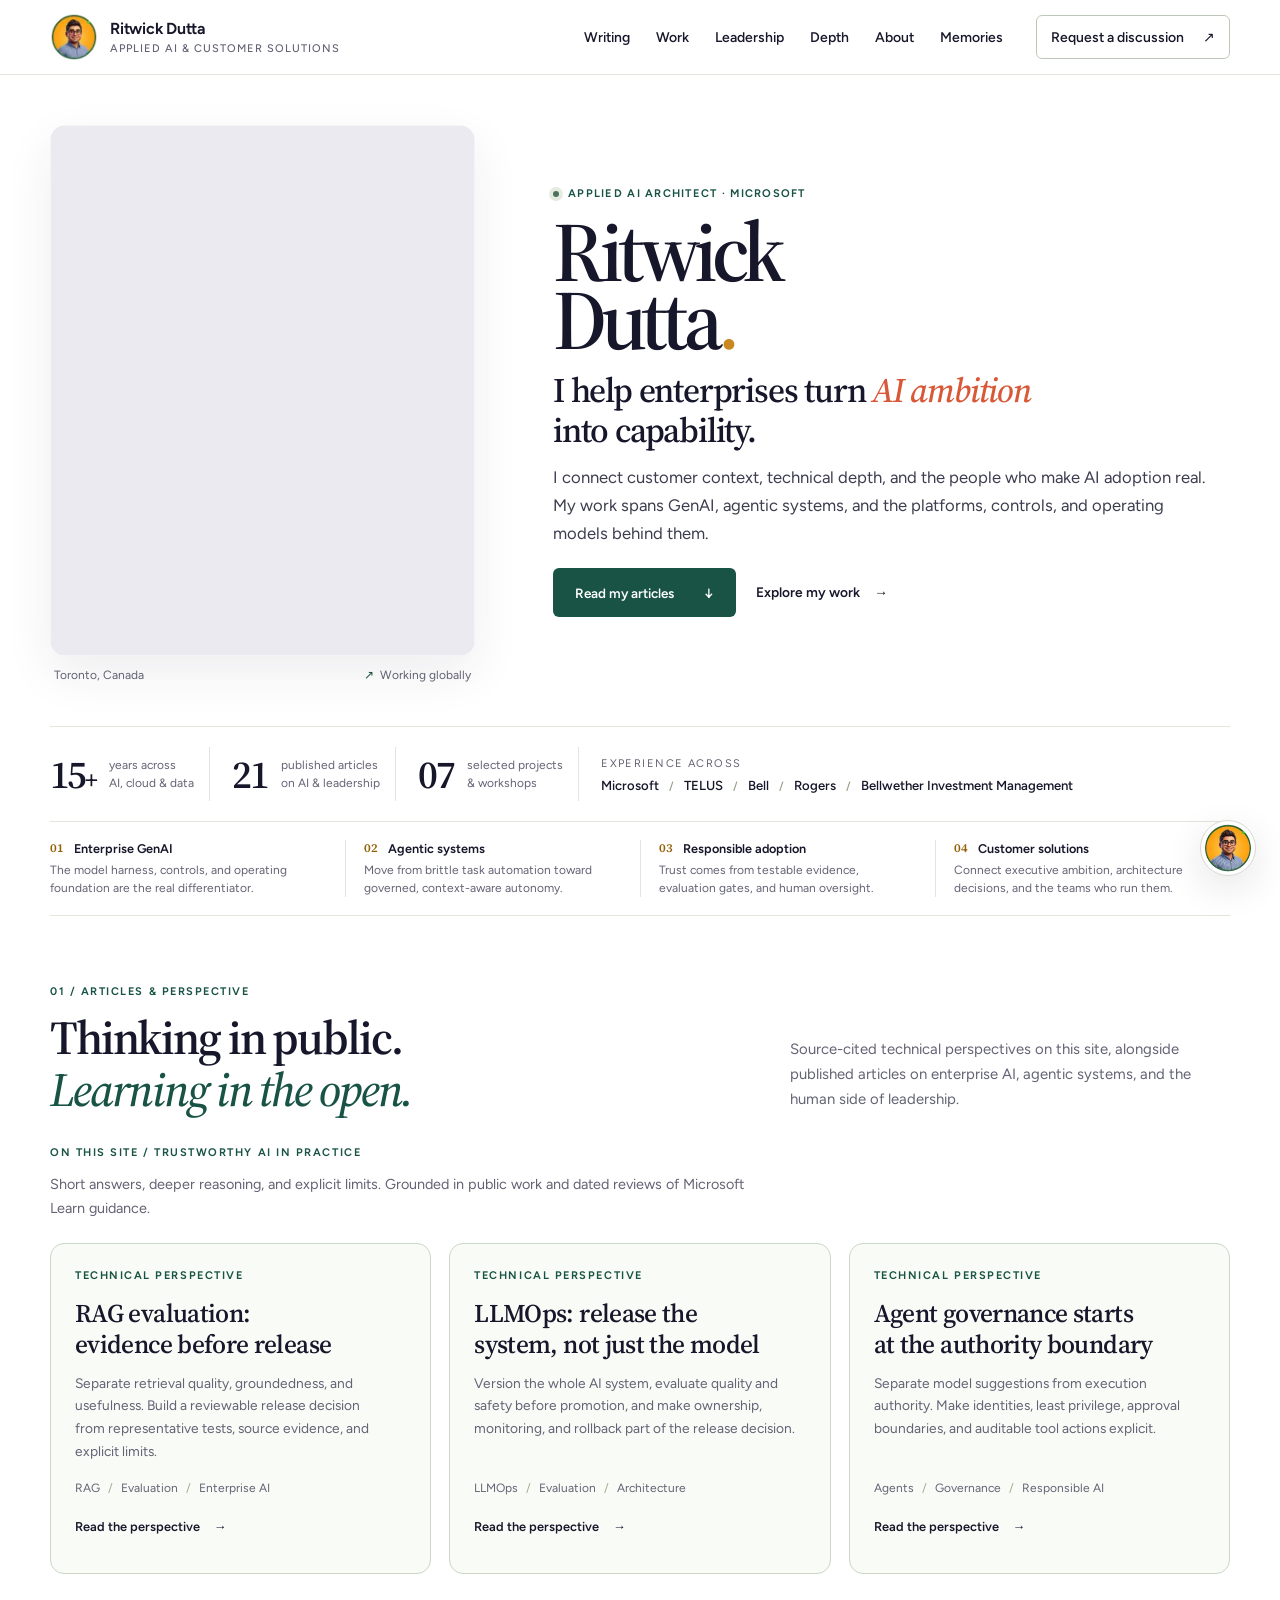
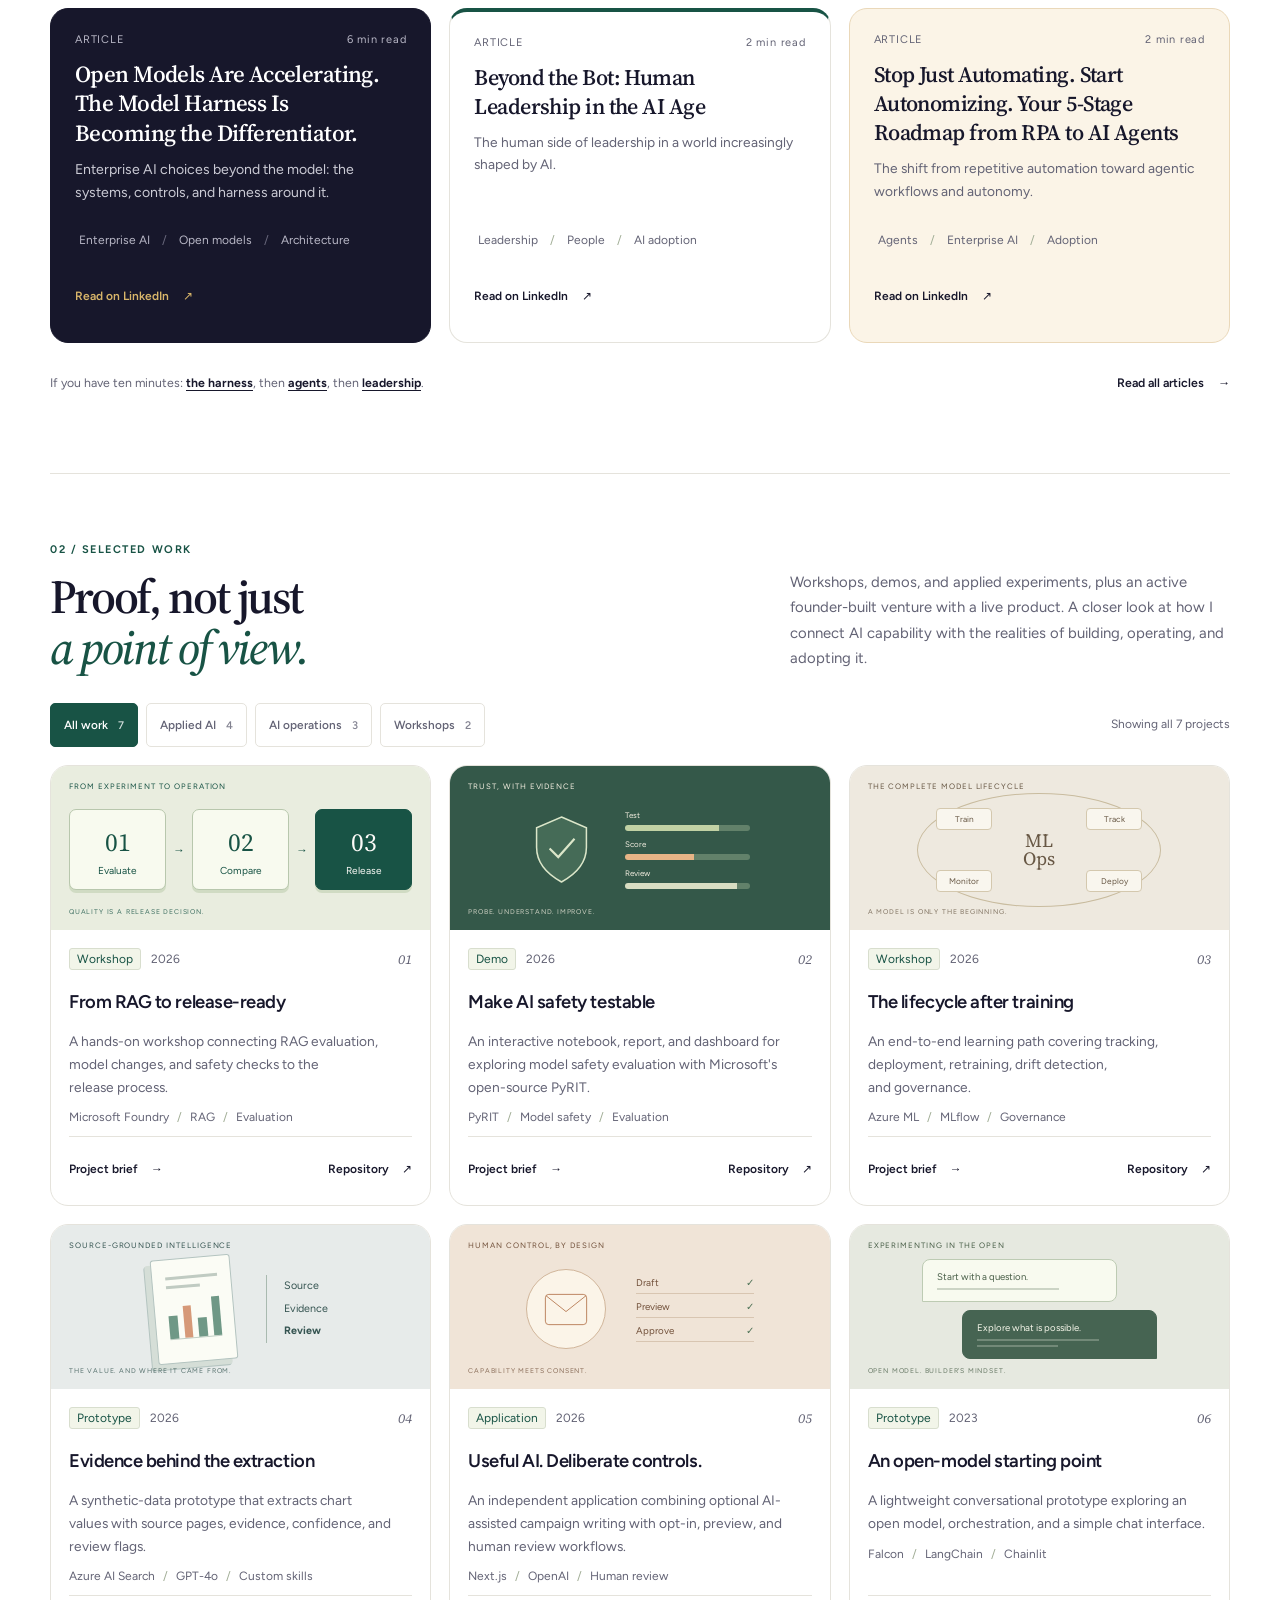
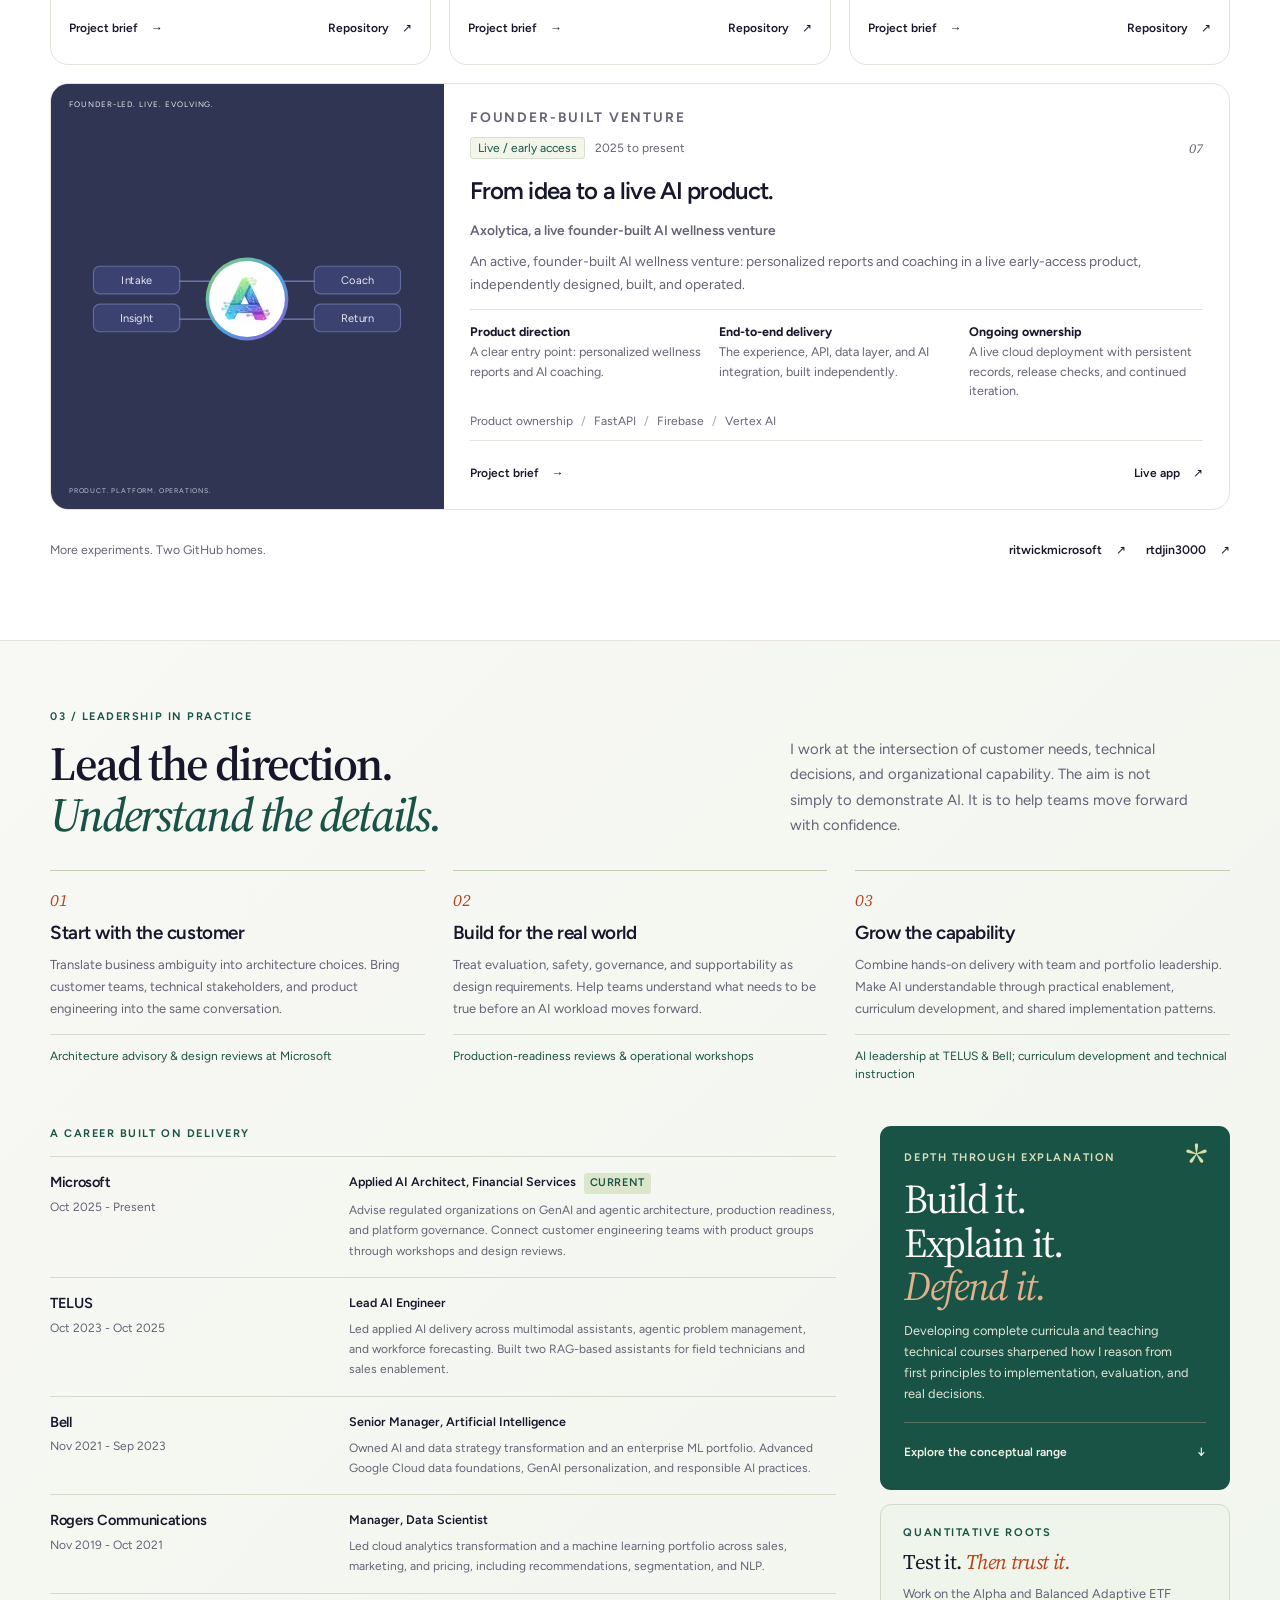
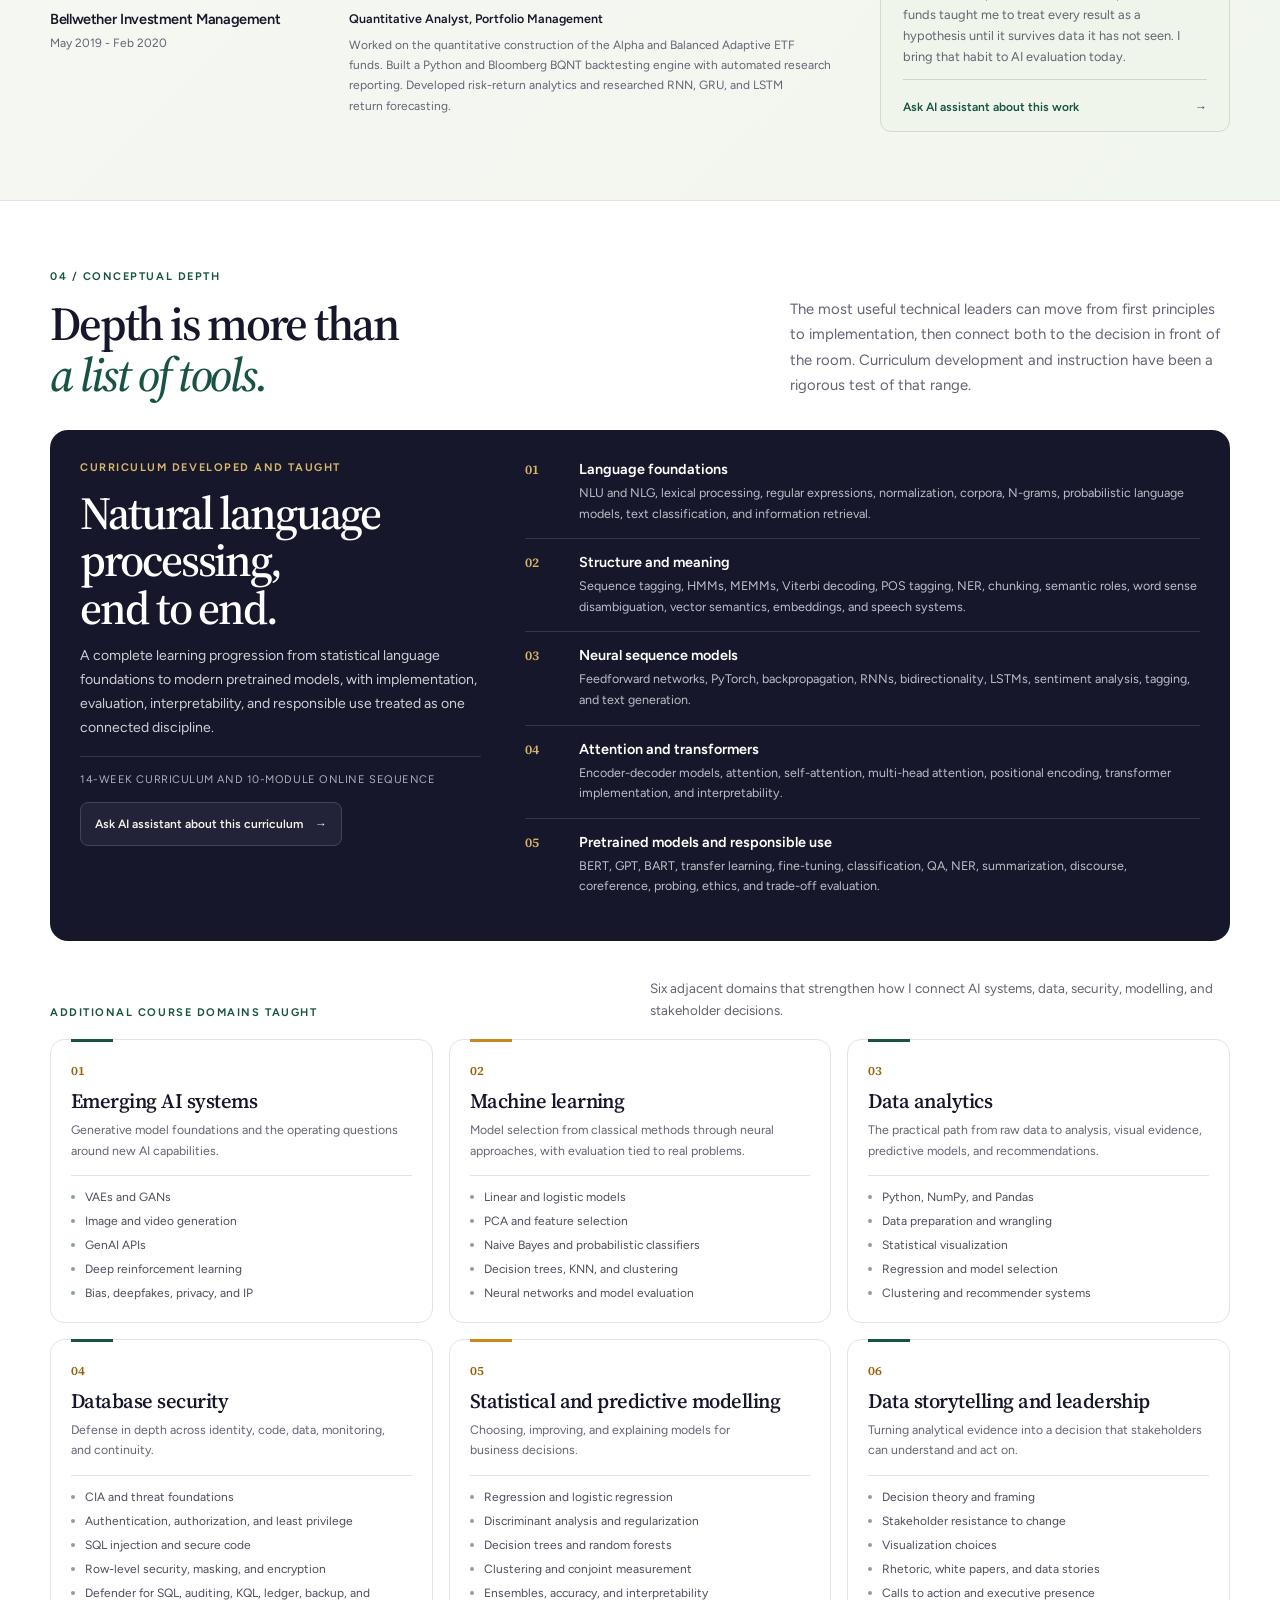
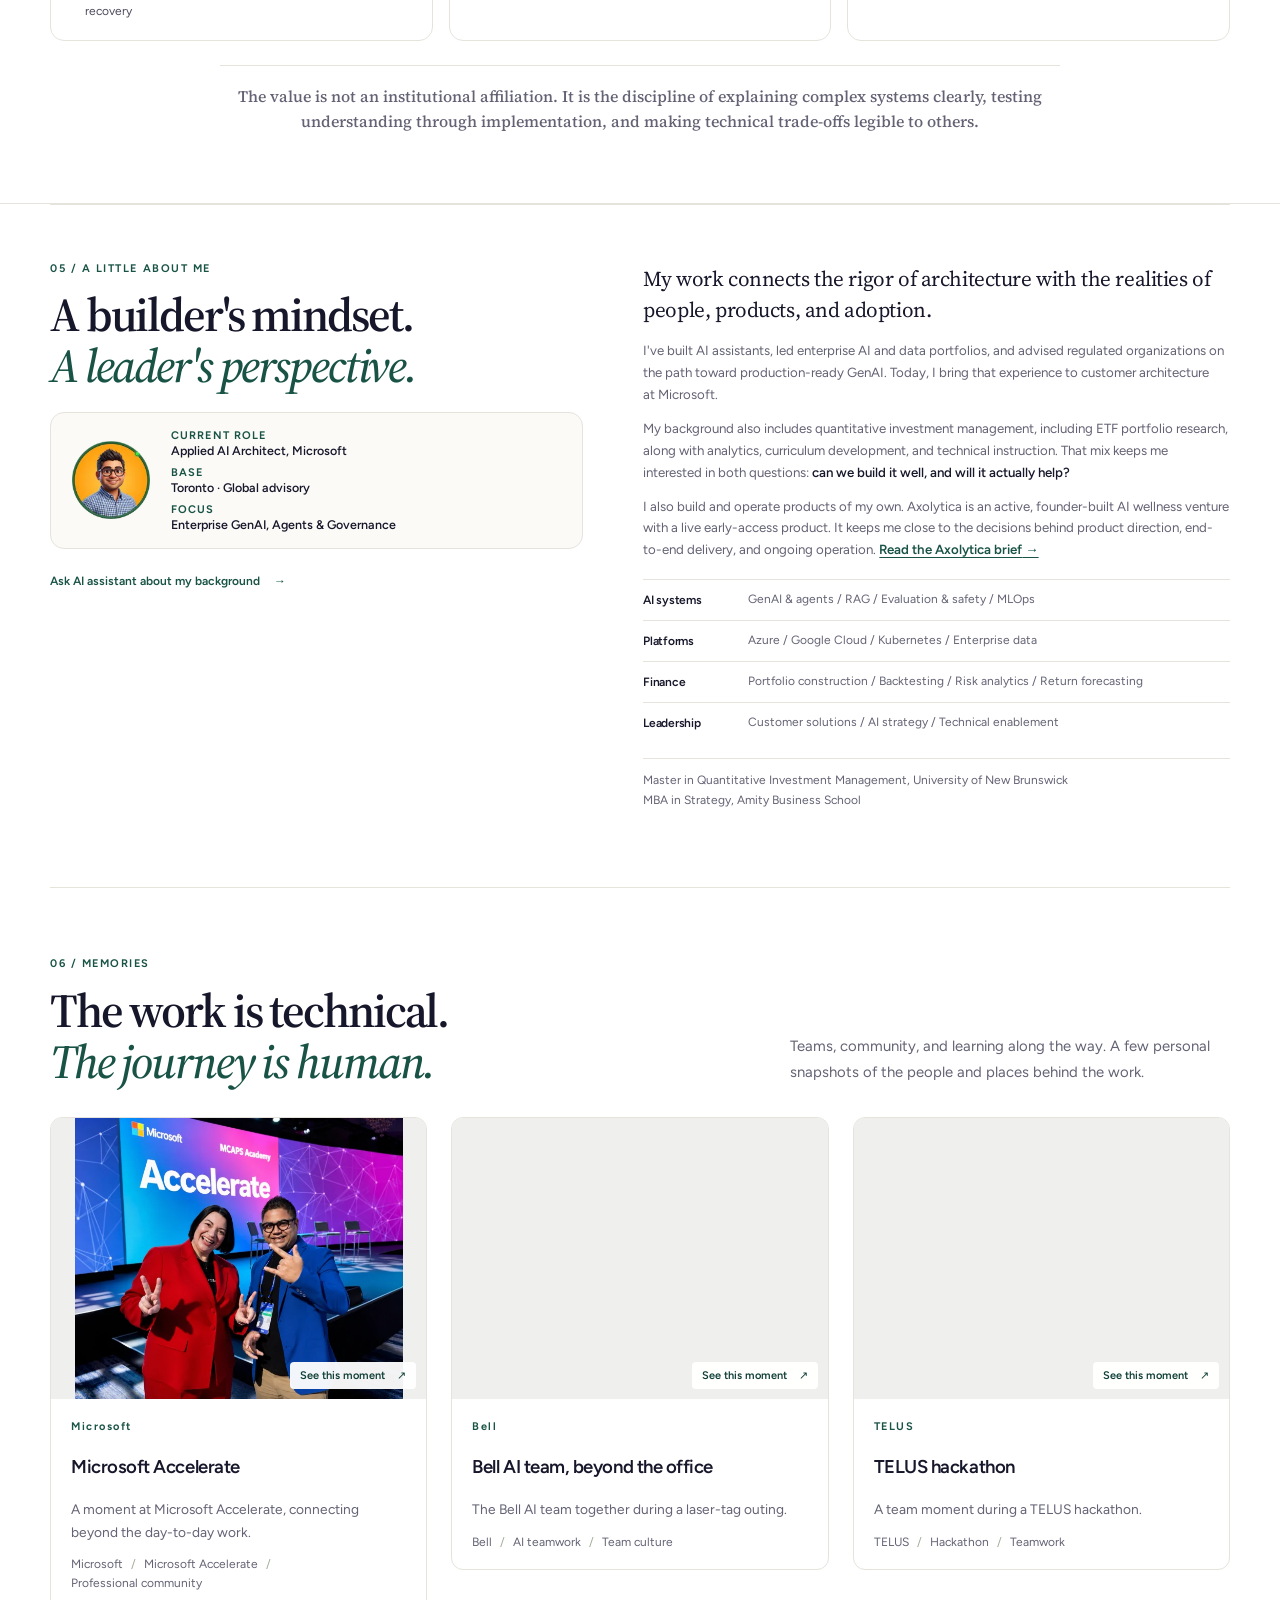
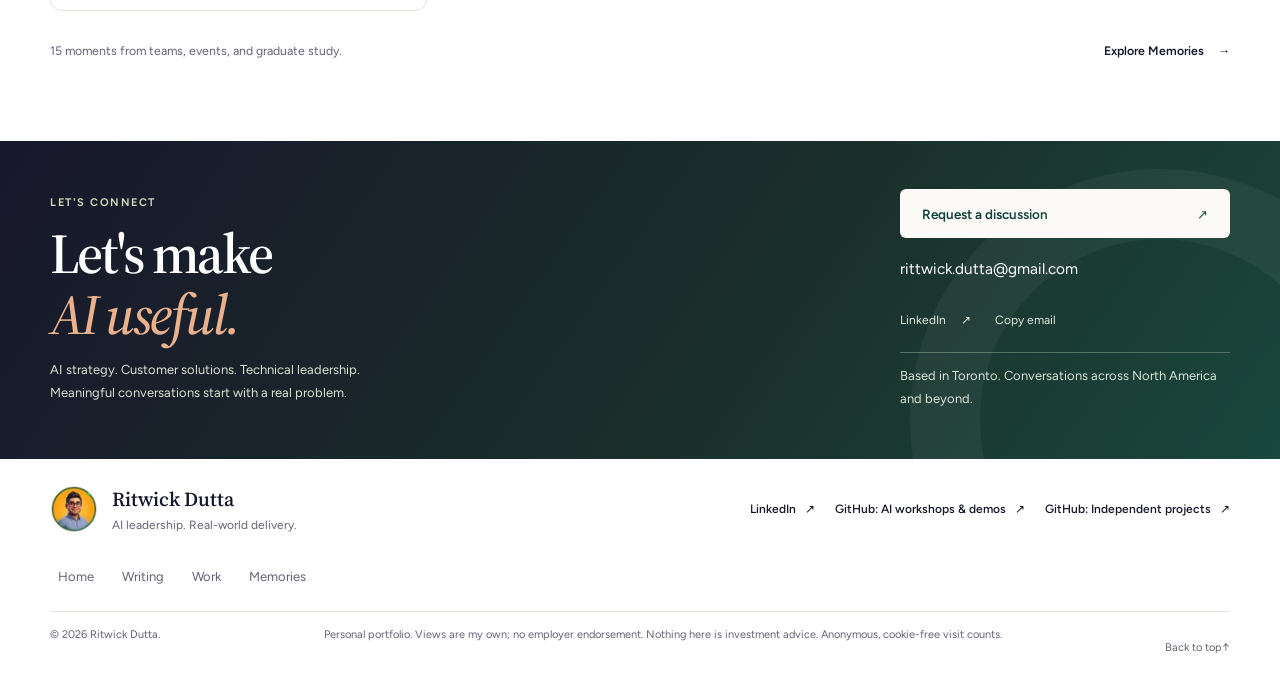
==== commit 23d0997f: "Publish 95659964bbfea66b615d20f783e805c8fd49a2d8" ====
--- a/index.html
+++ b/index.html
@@ -1,2 +1,4 @@
-<!DOCTYPE html><html lang="en"> <head><meta charset="UTF-8"><meta name="viewport" content="width=device-width, initial-scale=1, viewport-fit=cover"><meta name="description" content="Ritwick Dutta is an applied AI architect at Microsoft focused on AI leadership, customer solutions, enterprise AI adoption, and production-ready GenAI and agentic systems."><meta name="author" content="Ritwick Dutta"><meta name="color-scheme" content="light"><meta name="format-detection" content="telephone=no"><meta name="theme-color" content="#ffffff"><meta name="robots" content="index, follow"><link rel="canonical" href="https://ritwickdutta.com/"><link rel="alternate" hreflang="en" href="https://ritwickdutta.com/"><link rel="alternate" hreflang="x-default" href="https://ritwickdutta.com/"><link rel="icon" href="/_astro/brand-icon.CzYwvdHd_UjIq9.png" type="image/png" sizes="32x32"><link rel="apple-touch-icon" href="/_astro/brand-icon.CzYwvdHd_1CFBNq.png" sizes="180x180"><meta property="og:type" content="website"><meta property="og:title" content="Ritwick Dutta | AI Leadership &amp; Customer Solutions"><meta property="og:description" content="Ritwick Dutta is an applied AI architect at Microsoft focused on AI leadership, customer solutions, enterprise AI adoption, and production-ready GenAI and agentic systems."><meta property="og:url" content="https://ritwickdutta.com/"><meta property="og:site_name" content="Ritwick Dutta"><meta property="og:locale" content="en_US"><meta property="og:image" content="https://ritwickdutta.com/_astro/social-card.CVUjkVky_3QflY.png"><meta property="og:image:secure_url" content="https://ritwickdutta.com/_astro/social-card.CVUjkVky_3QflY.png"><meta property="og:image:type" content="image/png"><meta property="og:image:width" content="1200"><meta property="og:image:height" content="630"><meta property="og:image:alt" content="Ritwick Dutta. I help enterprises turn AI ambition into capability."><meta name="twitter:card" content="summary_large_image"><meta name="twitter:title" content="Ritwick Dutta | AI Leadership &amp; Customer Solutions"><meta name="twitter:description" content="Ritwick Dutta is an applied AI architect at Microsoft focused on AI leadership, customer solutions, enterprise AI adoption, and production-ready GenAI and agentic systems."><meta name="twitter:image" content="https://ritwickdutta.com/_astro/social-card.CVUjkVky_3QflY.png"><meta name="twitter:image:alt" content="Ritwick Dutta. I help enterprises turn AI ambition into capability."><script type="application/ld+json">{"@context":"https://schema.org","@type":"ProfilePage","name":"Ritwick Dutta | AI Leadership & Customer Solutions","description":"Ritwick Dutta is an applied AI architect at Microsoft focused on AI leadership, customer solutions, enterprise AI adoption, and production-ready GenAI and agentic systems.","url":"https://ritwickdutta.com/","inLanguage":"en","dateModified":"2026-10-21","isPartOf":{"@type":"WebSite","@id":"https://ritwickdutta.com/#website","name":"Ritwick Dutta - AI leadership and customer solutions","url":"https://ritwickdutta.com/","inLanguage":"en"},"mainEntity":{"@type":"Person","@id":"https://ritwickdutta.com/#ritwick-dutta","name":"Ritwick Dutta","url":"https://ritwickdutta.com/","description":"Ritwick Dutta is an applied AI architect at Microsoft focused on AI leadership, customer solutions, enterprise AI adoption, and production-ready GenAI and agentic systems.","image":"https://ritwickdutta.com/_astro/ritwick-portrait.OVi6_BrM_ZoFQlc.webp","jobTitle":"Applied AI Architect","worksFor":{"@type":"Organization","name":"Microsoft"},"homeLocation":{"@type":"Place","name":"Toronto, Canada"},"sameAs":["https://www.linkedin.com/in/ritwickdutta/","https://github.com/ritwickmicrosoft","https://github.com/rtdjin3000"],"knowsAbout":["Applied AI","Generative AI","Agentic systems","AI leadership","Customer solutions","Natural language processing","Machine learning","Data analytics","Database security","Statistical modelling","Quantitative investment management","Data storytelling","MLOps","Responsible AI","AI product development"]}}</script><script async data-goatcounter="https://ritwickdutta.goatcounter.com/count" src="https://gc.zgo.at/count.js"></script><title>Ritwick Dutta | AI Leadership &amp; Customer Solutions</title><link rel="stylesheet" href="/_astro/Layout.BY8tpHe6.css"></head> <body> <a class="skip-link" href="#main">Skip to content</a> <header class="site-header"> <div class="container header-inner"> <a class="brand" href="/" aria-label="Ritwick Dutta - home"> <img src="/_astro/brand-logo.Cd5ExV_H_Z2owRTU.webp" srcset="/_astro/brand-logo.Cd5ExV_H_Z2owRTU.webp 54w, /_astro/brand-logo.Cd5ExV_H_Z2nDy6W.webp 108w" alt sizes="54px" loading="eager" decoding="async" width="54" height="54" class="brand-logo"> <span>Ritwick Dutta<span class="brand-caption">APPLIED AI & CUSTOMER SOLUTIONS</span></span> </a> <button class="menu-toggle" data-menu-toggle aria-expanded="false" aria-controls="site-navigation" hidden> <span data-menu-label>Menu</span><span class="menu-lines" aria-hidden="true"></span> </button> <nav class="site-nav" id="site-navigation" aria-label="Main navigation"> <a href="/writing/" data-nav-target="writing">Writing</a> <a href="/#work" data-nav-target="work">Work</a> <a href="/#leadership" data-nav-target="leadership">Leadership</a> <a href="/#depth" data-nav-target="depth">Depth</a> <a href="/#about" data-nav-target="about">About</a> <a class="nav-connect" href="mailto:rittwick.dutta@gmail.com" data-open-assistant="discussion">Request a discussion <span aria-hidden="true">&nearr;</span></a> </nav> </div> <div class="reading-progress" data-reading-progress aria-hidden="true"></div> </header> <main id="main">  <section class="hero container" id="top" aria-labelledby="hero-title"> <div class="hero-copy"> <p class="eyebrow"><span class="status-dot" aria-hidden="true"></span>APPLIED AI ARCHITECT &middot; MICROSOFT</p> <h1 id="hero-title">Ritwick<br>Dutta<span class="hero-period">.</span></h1> <p class="hero-declaration">I help enterprises turn <em>AI ambition</em> into capability.</p> <p class="hero-intro">I connect customer context, technical depth, and the people who make AI adoption real. My work spans GenAI, agentic systems, and the platforms, controls, and operating models behind them.</p> <div class="hero-actions"> <a class="button button-dark" href="#writing">Read my articles <span aria-hidden="true">&darr;</span></a> <a class="text-link" href="#work">Explore my work<span aria-hidden="true">&rarr;</span></a> </div> </div> <div class="hero-portrait"> <div class="portrait-frame"> <img src="/_astro/ritwick-portrait.OVi6_BrM_ZoFQlc.webp" srcset="/_astro/ritwick-portrait.OVi6_BrM_Z22wiyt.webp 420w, /_astro/ritwick-portrait.OVi6_BrM_Z16uTWH.webp 640w, /_astro/ritwick-portrait.OVi6_BrM_ZoFQlc.webp 800w, /_astro/ritwick-portrait.OVi6_BrM_Zzdj3i.webp 1000w" alt="Portrait of Ritwick Dutta" sizes="(max-width: 639px) calc(100vw - 40px), (max-width: 899px) 42vw, 470px" loading="eager" fetchpriority="high" decoding="async" width="800" height="1000"> </div> <p class="portrait-caption"><span>Toronto, Canada</span><span>Working globally</span></p> </div> </section> <div class="container proof-strip" role="region" aria-label="Experience at a glance"> <div class="proof-item"><strong>15<span>+</span></strong><p>years across<br>AI, cloud & data</p></div> <div class="proof-item"><strong>21</strong><p>published articles<br>on AI & leadership</p></div> <div class="proof-item"><strong>07</strong><p>selected projects<br>& workshops</p></div> <div class="proof-companies"><span>EXPERIENCE ACROSS</span><p><span class="proof-list"><span class="proof-company">Microsoft</span> <span class="proof-company">TELUS</span> <span class="proof-company">Bell</span> <span class="proof-company">Rogers</span> <span class="proof-company"><span class="proof-full">Bellwether Investment Management</span><span class="proof-short" aria-hidden="true">Bellwether<span class="proof-tag"> Quant</span></span></span> </span></p></div> </div> <div class="container practice-bar" id="perspectives" aria-label="Focus areas and executive theses"> <div class="practice-pillar"> <p><span>01</span>Enterprise GenAI</p> <small>The model harness, controls, and operating foundation are the real differentiator.</small> </div><div class="practice-pillar"> <p><span>02</span>Agentic systems</p> <small>Move from brittle task automation toward governed, context-aware autonomy.</small> </div><div class="practice-pillar"> <p><span>03</span>Responsible adoption</p> <small>Trust comes from testable evidence, evaluation gates, and human oversight.</small> </div><div class="practice-pillar"> <p><span>04</span>Customer solutions</p> <small>Connect executive ambition, architecture decisions, and the teams who run them.</small> </div> </div> <section class="section container writing-section" id="writing" aria-labelledby="writing-title"> <div class="section-heading"> <div><p class="eyebrow section-number">01 / ARTICLES & PERSPECTIVE</p><h2 id="writing-title">Thinking in public.<br><em>Learning in the open.</em></h2></div> <p class="section-lead">Perspectives on enterprise AI, agentic systems, and the human side of leadership. Published on LinkedIn, collected here for easier discovery.</p> </div> <div class="featured-writing"> <article class="writing-feature writing-feature-primary"> <div class="writing-feature-meta"><span>ARTICLE</span><span>6 min read</span></div> <h3><a href="https://www.linkedin.com/pulse/open-models-accelerating-model-harness-becoming-ritwick-dutta-2cw9c/" target="_blank" rel="noopener noreferrer">Open Models Are Accelerating. The Model Harness Is Becoming the Differentiator.<span class="sr-only"> (opens in a new tab)</span></a></h3> <p>Enterprise AI choices beyond the model: the systems, controls, and harness around it.</p> <ul class="tags" aria-label="Topics"><li data-topic-tag="Enterprise AI">Enterprise AI</li><li data-topic-tag="Open models">Open models</li><li data-topic-tag="Architecture">Architecture</li></ul> <a class="text-link" href="https://www.linkedin.com/pulse/open-models-accelerating-model-harness-becoming-ritwick-dutta-2cw9c/" target="_blank" rel="noopener noreferrer">Read on LinkedIn<span class="sr-only">: Open Models Are Accelerating. The Model Harness Is Becoming the Differentiator. (opens in a new tab)</span><span aria-hidden="true">&nearr;</span></a> </article><article class="writing-feature"> <div class="writing-feature-meta"><span>ARTICLE</span><span>2 min read</span></div> <h3><a href="https://www.linkedin.com/pulse/beyond-bot-human-leadership-ai-age-ritwick-dutta-o4r3e/" target="_blank" rel="noopener noreferrer">Beyond the Bot: Human Leadership in the AI Age<span class="sr-only"> (opens in a new tab)</span></a></h3> <p>The human side of leadership in a world increasingly shaped by AI.</p> <ul class="tags" aria-label="Topics"><li data-topic-tag="Leadership">Leadership</li><li data-topic-tag="People">People</li><li data-topic-tag="AI adoption">AI adoption</li></ul> <a class="text-link" href="https://www.linkedin.com/pulse/beyond-bot-human-leadership-ai-age-ritwick-dutta-o4r3e/" target="_blank" rel="noopener noreferrer">Read on LinkedIn<span class="sr-only">: Beyond the Bot: Human Leadership in the AI Age (opens in a new tab)</span><span aria-hidden="true">&nearr;</span></a> </article><article class="writing-feature"> <div class="writing-feature-meta"><span>ARTICLE</span><span>2 min read</span></div> <h3><a href="https://www.linkedin.com/pulse/stop-just-automating-start-autonomizing-your-5-stage-roadmap-dutta-tsume/" target="_blank" rel="noopener noreferrer">Stop Just Automating. Start Autonomizing. Your 5-Stage Roadmap from RPA to AI Agents<span class="sr-only"> (opens in a new tab)</span></a></h3> <p>The shift from repetitive automation toward agentic workflows and autonomy.</p> <ul class="tags" aria-label="Topics"><li data-topic-tag="Agents">Agents</li><li data-topic-tag="Enterprise AI">Enterprise AI</li><li data-topic-tag="Adoption">Adoption</li></ul> <a class="text-link" href="https://www.linkedin.com/pulse/stop-just-automating-start-autonomizing-your-5-stage-roadmap-dutta-tsume/" target="_blank" rel="noopener noreferrer">Read on LinkedIn<span class="sr-only">: Stop Just Automating. Start Autonomizing. Your 5-Stage Roadmap from RPA to AI Agents (opens in a new tab)</span><span aria-hidden="true">&nearr;</span></a> </article> </div> <div class="section-tail"> <p class="reading-path">If you have ten minutes: <a href="https://www.linkedin.com/pulse/open-models-accelerating-model-harness-becoming-ritwick-dutta-2cw9c/" target="_blank" rel="noopener noreferrer">the harness<span class="sr-only">: Open Models Are Accelerating. The Model Harness Is Becoming the Differentiator. (opens in a new tab)</span></a>, then <a href="https://www.linkedin.com/pulse/stop-just-automating-start-autonomizing-your-5-stage-roadmap-dutta-tsume/" target="_blank" rel="noopener noreferrer">agents<span class="sr-only">: Stop Just Automating. Start Autonomizing. Your 5-Stage Roadmap from RPA to AI Agents (opens in a new tab)</span></a>, then <a href="https://www.linkedin.com/pulse/beyond-bot-human-leadership-ai-age-ritwick-dutta-o4r3e/" target="_blank" rel="noopener noreferrer">leadership<span class="sr-only">: Beyond the Bot: Human Leadership in the AI Age (opens in a new tab)</span></a>.</p> <a class="text-link" href="/writing/">Read all articles<span aria-hidden="true">&rarr;</span></a> </div> </section> <section class="section container" id="work" aria-labelledby="work-title"> <div class="section-heading"> <div><p class="eyebrow section-number">02 / SELECTED WORK</p><h2 id="work-title">Proof, not just<br><em>a point of view.</em></h2></div> <p class="section-lead">Workshops, demos, and applied experiments, plus one venture built from a blank page. A closer look at how I connect AI capability with the realities of building, operating, and adopting it.</p> </div> <div class="work-toolbar"> <div class="filter-group" data-project-filters hidden role="group" aria-label="Filter projects"> <button class="filter-button" data-project-filter="all" aria-pressed="true" aria-controls="project-grid"> All work<span>7</span> </button><button class="filter-button" data-project-filter="applied" aria-pressed="false" aria-controls="project-grid"> Applied AI<span>4</span> </button><button class="filter-button" data-project-filter="operations" aria-pressed="false" aria-controls="project-grid"> AI operations<span>3</span> </button><button class="filter-button" data-project-filter="workshops" aria-pressed="false" aria-controls="project-grid"> Workshops<span>2</span> </button> </div> <p class="result-count" data-project-count role="status" aria-live="polite">Showing all 7 projects</p> </div> <div class="project-grid" id="project-grid"> <article class="project-card" data-project-card data-categories="operations workshops"> <a class="project-image-link" href="/work/operational-llmops/" tabindex="-1" aria-hidden="true"><div class="project-visual visual-llmops" aria-hidden="true">  <span class="visual-kicker">FROM EXPERIMENT TO OPERATION</span> <div class="mini-pipeline"> <span><b>01</b>Evaluate</span><i>&rarr;</i> <span><b>02</b>Compare</span><i>&rarr;</i> <span class="pipeline-final"><b>03</b>Release</span> </div> <span class="visual-footnote">QUALITY IS A RELEASE DECISION.</span>        </div></a> <div class="project-card-body">  <div class="project-meta"><span class="type-badge">Workshop</span><span>2026</span><span class="project-index">01</span></div> <h3><a href="/work/operational-llmops/">From RAG to release-ready</a></h3>  <p>A hands-on workshop connecting RAG evaluation, model changes, and safety checks to the release process.</p>  <ul class="tags" aria-label="Technologies and themes"><li>Microsoft Foundry</li><li>RAG</li><li>Evaluation</li></ul> <div class="project-links"> <a href="/work/operational-llmops/">Project brief<span class="sr-only">: Operational LLMOps with Microsoft Foundry</span><span aria-hidden="true">&rarr;</span></a> <a href="https://github.com/ritwickmicrosoft/llmops-workshop-demo-foundry" target="_blank" rel="noopener noreferrer">Repository<span class="sr-only">: Operational LLMOps with Microsoft Foundry (opens in a new tab)</span><span aria-hidden="true">&nearr;</span></a> </div> </div> </article><article class="project-card" data-project-card data-categories="operations"> <a class="project-image-link" href="/work/ai-safety-red-teaming/" tabindex="-1" aria-hidden="true"><div class="project-visual visual-safety" aria-hidden="true">   <span class="visual-kicker">TRUST, WITH EVIDENCE</span> <div class="safety-graphic"> <div class="safety-shield"><svg viewBox="0 0 60 68"><path d="M30 4 53 14v18c0 16-12 26-23 32C19 58 7 48 7 32V14Z"></path><path d="m19 33 8 8 15-17"></path></svg></div> <div class="safety-bars"><span>Test<i></i></span><span>Score<i></i></span><span>Review<i></i></span></div> </div> <span class="visual-footnote">PROBE. UNDERSTAND. IMPROVE.</span>       </div></a> <div class="project-card-body">  <div class="project-meta"><span class="type-badge">Demo</span><span>2026</span><span class="project-index">02</span></div> <h3><a href="/work/ai-safety-red-teaming/">Make AI safety testable</a></h3>  <p>An interactive notebook, report, and dashboard for exploring model safety evaluation with Microsoft&#39;s open-source PyRIT.</p>  <ul class="tags" aria-label="Technologies and themes"><li>PyRIT</li><li>Model safety</li><li>Evaluation</li></ul> <div class="project-links"> <a href="/work/ai-safety-red-teaming/">Project brief<span class="sr-only">: PyRIT red-team demo</span><span aria-hidden="true">&rarr;</span></a> <a href="https://github.com/ritwickmicrosoft/pyrit-demo" target="_blank" rel="noopener noreferrer">Repository<span class="sr-only">: PyRIT red-team demo (opens in a new tab)</span><span aria-hidden="true">&nearr;</span></a> </div> </div> </article><article class="project-card" data-project-card data-categories="operations workshops"> <a class="project-image-link" href="/work/production-mlops/" tabindex="-1" aria-hidden="true"><div class="project-visual visual-mlops" aria-hidden="true">    <span class="visual-kicker">THE COMPLETE MODEL LIFECYCLE</span> <div class="mlops-cycle"><span>Train</span><span>Track</span><strong>ML<br>Ops</strong><span>Monitor</span><span>Deploy</span></div> <span class="visual-footnote">A MODEL IS ONLY THE BEGINNING.</span>      </div></a> <div class="project-card-body">  <div class="project-meta"><span class="type-badge">Workshop</span><span>2026</span><span class="project-index">03</span></div> <h3><a href="/work/production-mlops/">The lifecycle after training</a></h3>  <p>An end-to-end learning path covering tracking, deployment, retraining, drift detection, and governance.</p>  <ul class="tags" aria-label="Technologies and themes"><li>Azure ML</li><li>MLflow</li><li>Governance</li></ul> <div class="project-links"> <a href="/work/production-mlops/">Project brief<span class="sr-only">: Azure ML + MLflow workshop</span><span aria-hidden="true">&rarr;</span></a> <a href="https://github.com/ritwickmicrosoft/mlops-workshop-demo" target="_blank" rel="noopener noreferrer">Repository<span class="sr-only">: Azure ML + MLflow workshop (opens in a new tab)</span><span aria-hidden="true">&nearr;</span></a> </div> </div> </article><article class="project-card" data-project-card data-categories="applied"> <a class="project-image-link" href="/work/source-grounded-chart-intelligence/" tabindex="-1" aria-hidden="true"><div class="project-visual visual-documents" aria-hidden="true">     <span class="visual-kicker">SOURCE-GROUNDED INTELLIGENCE</span> <div class="document-graphic"><div class="document-paper"><i></i><i></i><div class="document-chart"><b></b><b></b><b></b><b></b></div></div><span class="document-evidence">Source<br>Evidence<br><b>Review</b></span></div> <span class="visual-footnote">THE VALUE. AND WHERE IT CAME FROM.</span>     </div></a> <div class="project-card-body">  <div class="project-meta"><span class="type-badge">Prototype</span><span>2026</span><span class="project-index">04</span></div> <h3><a href="/work/source-grounded-chart-intelligence/">Evidence behind the extraction</a></h3>  <p>A synthetic-data prototype that extracts chart values with source pages, evidence, confidence, and review flags.</p>  <ul class="tags" aria-label="Technologies and themes"><li>Azure AI Search</li><li>GPT-4o</li><li>Custom skills</li></ul> <div class="project-links"> <a href="/work/source-grounded-chart-intelligence/">Project brief<span class="sr-only">: Source-grounded PDF chart intelligence</span><span aria-hidden="true">&rarr;</span></a> <a href="https://github.com/ritwickmicrosoft/ocr-skills" target="_blank" rel="noopener noreferrer">Repository<span class="sr-only">: Source-grounded PDF chart intelligence (opens in a new tab)</span><span aria-hidden="true">&nearr;</span></a> </div> </div> </article><article class="project-card" data-project-card data-categories="applied"> <a class="project-image-link" href="/work/consent-aware-campaigns/" tabindex="-1" aria-hidden="true"><div class="project-visual visual-campaign" aria-hidden="true">      <span class="visual-kicker">HUMAN CONTROL, BY DESIGN</span> <div class="campaign-graphic"><span class="campaign-letter"><svg viewBox="0 0 64 48"><rect x="2" y="2" width="60" height="44" rx="5"></rect><path d="m3 4 29 23L61 4"></path></svg></span><div><span>Draft <i>&check;</i></span><span>Preview <i>&check;</i></span><span>Approve <i>&check;</i></span></div></div> <span class="visual-footnote">CAPABILITY MEETS CONSENT.</span>    </div></a> <div class="project-card-body">  <div class="project-meta"><span class="type-badge">Application</span><span>2026</span><span class="project-index">05</span></div> <h3><a href="/work/consent-aware-campaigns/">Useful AI. Deliberate controls.</a></h3>  <p>An independent application combining optional AI-assisted campaign writing with opt-in, preview, and human review workflows.</p>  <ul class="tags" aria-label="Technologies and themes"><li>Next.js</li><li>OpenAI</li><li>Human review</li></ul> <div class="project-links"> <a href="/work/consent-aware-campaigns/">Project brief<span class="sr-only">: Consent-aware campaign application</span><span aria-hidden="true">&rarr;</span></a> <a href="https://github.com/rtdjin3000/marketing_campaign_engine" target="_blank" rel="noopener noreferrer">Repository<span class="sr-only">: Consent-aware campaign application (opens in a new tab)</span><span aria-hidden="true">&nearr;</span></a> </div> </div> </article><article class="project-card" data-project-card data-categories="applied"> <a class="project-image-link" href="/work/open-model-conversations/" tabindex="-1" aria-hidden="true"><div class="project-visual visual-chat" aria-hidden="true">       <span class="visual-kicker">EXPERIMENTING IN THE OPEN</span> <div class="chat-graphic"><span>Start with a question.<i></i></span><span>Explore what is possible.<i></i><i></i></span></div> <span class="visual-footnote">OPEN MODEL. BUILDER'S MINDSET.</span>   </div></a> <div class="project-card-body">  <div class="project-meta"><span class="type-badge">Prototype</span><span>2023</span><span class="project-index">06</span></div> <h3><a href="/work/open-model-conversations/">An open-model starting point</a></h3>  <p>A lightweight conversational prototype exploring an open model, orchestration, and a simple chat interface.</p>  <ul class="tags" aria-label="Technologies and themes"><li>Falcon</li><li>LangChain</li><li>Chainlit</li></ul> <div class="project-links"> <a href="/work/open-model-conversations/">Project brief<span class="sr-only">: Falcon + LangChain + Chainlit</span><span aria-hidden="true">&rarr;</span></a> <a href="https://github.com/rtdjin3000/falcon_chat" target="_blank" rel="noopener noreferrer">Repository<span class="sr-only">: Falcon + LangChain + Chainlit (opens in a new tab)</span><span aria-hidden="true">&nearr;</span></a> </div> </div> </article><article class="project-card project-card-featured" data-project-card data-categories="applied"> <a class="project-image-link" href="/work/axolytica/" tabindex="-1" aria-hidden="true"><div class="project-visual visual-venture" aria-hidden="true">        <span class="visual-kicker">YOUR AI SELF. YOUR SOCIAL WORLD.</span> <div class="venture-graphic"> <div class="venture-side"><span>Health</span><span>Insight</span></div> <span class="venture-core"><img src="/_astro/axolytica-mark.1rEkthwn_Z1uiS2C.webp" srcset="/_astro/axolytica-mark.1rEkthwn_Z1uiS2C.webp 64w, /_astro/axolytica-mark.1rEkthwn_ZPX0aJ.webp 128w" alt sizes="64px" loading="lazy" decoding="async" width="64" height="64"></span> <div class="venture-side"><span>Match</span><span>Share</span></div> </div> <span class="visual-footnote">DESIGN. MODEL. SHIP.</span>  </div></a> <div class="project-card-body"> <p class="eyebrow venture-eyebrow">FOUNDER-BUILT VENTURE</p> <div class="project-meta"><span class="type-badge">Prototype</span><span>2025 to 2026</span><span class="project-index">07</span></div> <h3><a href="/work/axolytica/">Zero to one, end to end.</a></h3> <p class="venture-subtitle">Axolytica, an AI-native social platform prototype</p> <p>A founder-built prototype that combines health analytics, LLM-written reports, and similarity-based matching, with a public early-access page.</p> <ul class="venture-signals" aria-label="What this shows"> <li><strong>Zero to one</strong><span>A product thesis, a brand, a waitlist, and a public early-access page.</span></li><li><strong>End to end</strong><span>FastAPI, Supabase, scikit-learn, and LLM reports, built independently.</span></li><li><strong>Trust by design</strong><span>Authenticated APIs and dev tools that are switched off in production.</span></li> </ul> <ul class="tags" aria-label="Technologies and themes"><li>Founder-built</li><li>FastAPI</li><li>Supabase</li><li>LLM reports</li></ul> <div class="project-links"> <a href="/work/axolytica/">Project brief<span class="sr-only">: Axolytica, an AI-native social platform prototype</span><span aria-hidden="true">&rarr;</span></a> <a href="https://singularitii.vercel.app/" target="_blank" rel="noopener noreferrer">Early-access page<span class="sr-only">: Axolytica, an AI-native social platform prototype (opens in a new tab)</span><span aria-hidden="true">&nearr;</span></a> </div> </div> </article> </div> <div class="section-tail"><p>More experiments. Two GitHub homes.</p><div><a class="text-link" href="https://github.com/ritwickmicrosoft" target="_blank" rel="noopener noreferrer">ritwickmicrosoft<span aria-hidden="true">&nearr;</span><span class="sr-only"> (opens in a new tab)</span></a><a class="text-link" href="https://github.com/rtdjin3000" target="_blank" rel="noopener noreferrer">rtdjin3000<span aria-hidden="true">&nearr;</span><span class="sr-only"> (opens in a new tab)</span></a></div></div> </section> <section class="leadership-section" id="leadership" aria-labelledby="leadership-title"> <div class="container section"> <div class="section-heading"> <div><p class="eyebrow section-number">03 / LEADERSHIP IN PRACTICE</p><h2 id="leadership-title">Lead the direction.<br><em>Understand the details.</em></h2></div> <p class="section-lead">I work at the intersection of customer needs, technical decisions, and organizational capability. The aim is not simply to demonstrate AI. It is to help teams move forward with confidence.</p> </div> <div class="leadership-principles"> <article><span class="principle-number">01</span><h3>Start with the customer</h3><p>Translate business ambiguity into architecture choices. Bring customer teams, technical stakeholders, and product engineering into the same conversation.</p><small>Architecture advisory &amp; design reviews at Microsoft</small></article><article><span class="principle-number">02</span><h3>Build for the real world</h3><p>Treat evaluation, safety, governance, and supportability as design requirements. Help teams understand what needs to be true before an AI workload moves forward.</p><small>Production-readiness reviews &amp; operational workshops</small></article><article><span class="principle-number">03</span><h3>Grow the capability</h3><p>Combine hands-on delivery with team and portfolio leadership. Make AI understandable through practical enablement, curriculum development, and shared implementation patterns.</p><small>AI leadership at TELUS &amp; Bell; curriculum development and technical instruction</small></article> </div> <div class="career-layout"> <div class="career-timeline"> <p class="eyebrow">A CAREER BUILT ON DELIVERY</p> <article class="career-item is-current"> <div class="career-company"><h3>Microsoft</h3><p>Oct 2025 - Present</p></div> <div class="career-description"><h4>Applied AI Architect, Financial Services<span class="current-label">CURRENT</span></h4><p>Advise regulated organizations on GenAI and agentic architecture, production readiness, and platform governance. Connect customer engineering teams with product groups through workshops and design reviews.</p></div> </article><article class="career-item"> <div class="career-company"><h3>TELUS</h3><p>Oct 2023 - Oct 2025</p></div> <div class="career-description"><h4>Lead AI Engineer</h4><p>Led applied AI delivery across multimodal assistants, agentic problem management, and workforce forecasting. Built two RAG-based assistants for field technicians and sales enablement.</p></div> </article><article class="career-item"> <div class="career-company"><h3>Bell</h3><p>Nov 2021 - Sep 2023</p></div> <div class="career-description"><h4>Senior Manager, Artificial Intelligence</h4><p>Owned AI and data strategy transformation and an enterprise ML portfolio. Advanced Google Cloud data foundations, GenAI personalization, and responsible AI practices.</p></div> </article><article class="career-item"> <div class="career-company"><h3>Rogers Communications</h3><p>Nov 2019 - Oct 2021</p></div> <div class="career-description"><h4>Manager, Data Scientist</h4><p>Led cloud analytics transformation and a machine learning portfolio across sales, marketing, and pricing, including recommendations, segmentation, and NLP.</p></div> </article><article class="career-item"> <div class="career-company"><h3>Bellwether Investment Management</h3><p>May 2019 - Feb 2020</p></div> <div class="career-description"><h4>Quantitative Analyst, Portfolio Management</h4><p>Worked on the quantitative construction of the Alpha and Balanced Adaptive ETF funds. Built a Python and Bloomberg BQNT backtesting engine with automated research reporting. Developed risk-return analytics and researched RNN, GRU, and LSTM return forecasting.</p></div> </article> </div> <div class="career-aside"> <aside class="teaching-card depth-teaser"> <span class="teaching-symbol" aria-hidden="true">*</span><p class="eyebrow">DEPTH THROUGH EXPLANATION</p><h3>Build it.<br>Explain it.<br><em>Defend it.</em></h3> <p>Developing complete curricula and teaching technical courses sharpened how I reason from first principles to implementation, evaluation, and real decisions.</p> <a class="teaching-link" href="#depth">Explore the conceptual range <span aria-hidden="true">&darr;</span></a> </aside> <div class="quant-card"> <p class="eyebrow">QUANTITATIVE ROOTS</p> <h3>Test it. <em>Then trust it.</em></h3> <p>Work on the Alpha and Balanced Adaptive ETF funds taught me to treat every result as a hypothesis until it survives data it has not seen. I bring that habit to AI evaluation today.</p> <button type="button" class="quant-ask-button" data-ask-assistant="What quantitative portfolio work did Ritwick do at Bellwether Investment Management?">Ask AI assistant about this work <span aria-hidden="true">&rarr;</span></button> </div> </div> </div> </div> </section> <section class="depth-section" id="depth" aria-labelledby="depth-title"> <div class="container section"> <div class="section-heading depth-heading"> <div><p class="eyebrow section-number">04 / CONCEPTUAL DEPTH</p><h2 id="depth-title">Depth is more than<br><em>a list of tools.</em></h2></div> <p class="section-lead">The most useful technical leaders can move from first principles to implementation, then connect both to the decision in front of the room. Curriculum development and instruction have been a rigorous test of that range.</p> </div> <article class="nlp-depth-card"> <div class="nlp-depth-intro"> <p class="eyebrow">CURRICULUM DEVELOPED AND TAUGHT</p> <h3>Natural language processing, end to end.</h3> <p>A complete learning progression from statistical language foundations to modern pretrained models, with implementation, evaluation, interpretability, and responsible use treated as one connected discipline.</p> <small>14-week curriculum and 10-module online sequence</small> <button type="button" class="depth-ask-button" data-ask-assistant="How does Ritwick's NLP curriculum progress from language foundations to transformers and responsible AI?">Ask AI assistant about this curriculum <span aria-hidden="true">&rarr;</span></button> </div> <ol class="nlp-stages"> <li data-nlp-stage> <span>01</span> <div><h4>Language foundations</h4><p>NLU and NLG, lexical processing, regular expressions, normalization, corpora, N-grams, probabilistic language models, text classification, and information retrieval.</p></div> </li><li data-nlp-stage> <span>02</span> <div><h4>Structure and meaning</h4><p>Sequence tagging, HMMs, MEMMs, Viterbi decoding, POS tagging, NER, chunking, semantic roles, word sense disambiguation, vector semantics, embeddings, and speech systems.</p></div> </li><li data-nlp-stage> <span>03</span> <div><h4>Neural sequence models</h4><p>Feedforward networks, PyTorch, backpropagation, RNNs, bidirectionality, LSTMs, sentiment analysis, tagging, and text generation.</p></div> </li><li data-nlp-stage> <span>04</span> <div><h4>Attention and transformers</h4><p>Encoder-decoder models, attention, self-attention, multi-head attention, positional encoding, transformer implementation, and interpretability.</p></div> </li><li data-nlp-stage> <span>05</span> <div><h4>Pretrained models and responsible use</h4><p>BERT, GPT, BART, transfer learning, fine-tuning, classification, QA, NER, summarization, discourse, coreference, probing, ethics, and trade-off evaluation.</p></div> </li> </ol> </article> <div class="depth-subheading"> <p class="eyebrow">ADDITIONAL COURSE DOMAINS TAUGHT</p> <p>Six adjacent domains that strengthen how I connect AI systems, data, security, modelling, and stakeholder decisions.</p> </div> <div class="concept-grid"> <article class="concept-card" data-concept-card> <span class="concept-number">01</span> <h3>Emerging AI systems</h3> <p>Generative model foundations and the operating questions around new AI capabilities.</p> <ul><li>VAEs and GANs</li><li>Image and video generation</li><li>GenAI APIs</li><li>Deep reinforcement learning</li><li>Bias, deepfakes, privacy, and IP</li></ul> </article><article class="concept-card" data-concept-card> <span class="concept-number">02</span> <h3>Machine learning</h3> <p>Model selection from classical methods through neural approaches, with evaluation tied to real problems.</p> <ul><li>Linear and logistic models</li><li>PCA and feature selection</li><li>Naive Bayes and probabilistic classifiers</li><li>Decision trees, KNN, and clustering</li><li>Neural networks and model evaluation</li></ul> </article><article class="concept-card" data-concept-card> <span class="concept-number">03</span> <h3>Data analytics</h3> <p>The practical path from raw data to analysis, visual evidence, predictive models, and recommendations.</p> <ul><li>Python, NumPy, and Pandas</li><li>Data preparation and wrangling</li><li>Statistical visualization</li><li>Regression and model selection</li><li>Clustering and recommender systems</li></ul> </article><article class="concept-card" data-concept-card> <span class="concept-number">04</span> <h3>Database security</h3> <p>Defense in depth across identity, code, data, monitoring, and continuity.</p> <ul><li>CIA and threat foundations</li><li>Authentication, authorization, and least privilege</li><li>SQL injection and secure code</li><li>Row-level security, masking, and encryption</li><li>Defender for SQL, auditing, KQL, ledger, backup, and recovery</li></ul> </article><article class="concept-card" data-concept-card> <span class="concept-number">05</span> <h3>Statistical and predictive modelling</h3> <p>Choosing, improving, and explaining models for business decisions.</p> <ul><li>Regression and logistic regression</li><li>Discriminant analysis and regularization</li><li>Decision trees and random forests</li><li>Clustering and conjoint measurement</li><li>Ensembles, accuracy, and interpretability</li></ul> </article><article class="concept-card" data-concept-card> <span class="concept-number">06</span> <h3>Data storytelling and leadership</h3> <p>Turning analytical evidence into a decision that stakeholders can understand and act on.</p> <ul><li>Decision theory and framing</li><li>Stakeholder resistance to change</li><li>Visualization choices</li><li>Rhetoric, white papers, and data stories</li><li>Calls to action and executive presence</li></ul> </article> </div> <p class="depth-note">The value is not an institutional affiliation. It is the discipline of explaining complex systems clearly, testing understanding through implementation, and making technical trade-offs legible to others.</p> </div> </section> <section class="about-section container" id="about" aria-labelledby="about-title"> <div class="about-heading"> <p class="eyebrow section-number">05 / A LITTLE ABOUT ME</p> <h2 id="about-title">A builder's mindset.<br><em>A leader's perspective.</em></h2> <div class="about-profile-card"> <img src="/_astro/brand-logo.Cd5ExV_H_2kpRR1.webp" srcset="/_astro/brand-logo.Cd5ExV_H_2kpRR1.webp 140w, /_astro/brand-logo.Cd5ExV_H_2jmT2g.webp 280w" alt sizes="140px" loading="lazy" decoding="async" width="140" height="140" class="about-logo"> <dl class="about-snapshot"> <div><dt>Current role</dt><dd>Applied AI Architect, Microsoft</dd></div><div><dt>Base</dt><dd>Toronto · Global advisory</dd></div><div><dt>Focus</dt><dd>Enterprise GenAI, Agents &amp; Governance</dd></div> </dl> </div> <button type="button" class="text-link about-ask-button" data-ask-assistant="What is Ritwick's background across Microsoft, TELUS, Bell, Rogers, and Bellwether?">Ask AI assistant about my background <span aria-hidden="true">&rarr;</span></button> </div> <div class="about-copy"> <p class="about-intro">My work connects the rigor of architecture with the realities of people, products, and adoption.</p> <p>I&#39;ve built AI assistants, led enterprise AI and data portfolios, and advised regulated organizations on the path toward production-ready GenAI. Today, I bring that experience to customer architecture at Microsoft.</p><p>My background also includes quantitative investment management, including ETF portfolio research, along with analytics, curriculum development, and technical instruction. That mix keeps me interested in both questions: <strong>can we build it well, and will it actually help?</strong></p><p>I also build products of my own. Axolytica, a founder-built AI platform prototype, keeps me close to what it takes to go from a blank page to something the public can see. <a href="/work/axolytica/">Read the Axolytica brief<span aria-hidden="true"> &rarr;</span></a></p> <div class="expertise-list"> <div><h3>AI systems</h3><p>GenAI &amp; agents / RAG / Evaluation &amp; safety / MLOps</p></div><div><h3>Platforms</h3><p>Azure / Google Cloud / Kubernetes / Enterprise data</p></div><div><h3>Finance</h3><p>Portfolio construction / Backtesting / Risk analytics / Return forecasting</p></div><div><h3>Leadership</h3><p>Customer solutions / AI strategy / Technical enablement</p></div> </div> <p class="education-note">Master in Quantitative Investment Management, University of New Brunswick<br>MBA in Strategy, Amity Business School</p> </div> </section> <section class="contact-section" id="connect" aria-labelledby="connect-title"> <div class="container contact-inner"> <div><p class="eyebrow">LET'S CONNECT</p><h2 id="connect-title">Let's make<br><em>AI useful.</em></h2><p>AI strategy. Customer solutions. Technical leadership.<br>Meaningful conversations start with a real problem.</p></div> <div class="contact-actions"> <a class="button button-light" href="mailto:rittwick.dutta@gmail.com?subject=Applied%20AI%20%26%20customer%20solutions" data-open-assistant="discussion">Request a discussion<span aria-hidden="true">&nearr;</span></a> <a class="contact-email" href="mailto:rittwick.dutta@gmail.com">rittwick.dutta@gmail.com</a> <div class="contact-secondary"><a href="https://www.linkedin.com/in/ritwickdutta/" target="_blank" rel="noopener noreferrer">LinkedIn<span aria-hidden="true">&nearr;</span><span class="sr-only"> (opens in a new tab)</span></a><button data-copy-email data-email="rittwick.dutta@gmail.com" hidden>Copy email</button></div> <p class="copy-status" data-copy-status role="status" aria-live="polite"></p> <p class="contact-location">Based in Toronto. Conversations across North America and beyond.</p> </div> </div> </section> <script type="module" src="/_astro/index.astro_astro_type_script_index_0_lang.ty8A6g9m.js"></script>  </main> <footer class="site-footer"> <div class="container footer-top"> <a class="footer-brand" href="/" aria-label="Ritwick Dutta - home"> <img src="/_astro/brand-logo.Cd5ExV_H_Z2owRTU.webp" srcset="/_astro/brand-logo.Cd5ExV_H_Z2owRTU.webp 54w, /_astro/brand-logo.Cd5ExV_H_Z2nDy6W.webp 108w" alt sizes="54px" loading="lazy" decoding="async" width="54" height="54" class="brand-logo"> <span class="footer-name">Ritwick Dutta<span>AI leadership. Real-world delivery.</span></span> </a> <nav class="footer-links" aria-label="Social profiles"> <a href="https://www.linkedin.com/in/ritwickdutta/" target="_blank" rel="noopener noreferrer">LinkedIn <span class="sr-only">(opens in a new tab)</span><span aria-hidden="true">&nearr;</span></a> <a href="https://github.com/ritwickmicrosoft" target="_blank" rel="noopener noreferrer">GitHub: AI workshops &amp; demos<span class="sr-only"> (opens in a new tab)</span><span aria-hidden="true">&nearr;</span></a><a href="https://github.com/rtdjin3000" target="_blank" rel="noopener noreferrer">GitHub: Independent projects<span class="sr-only"> (opens in a new tab)</span><span aria-hidden="true">&nearr;</span></a> </nav> </div> <div class="container footer-bottom"> <p>&copy; 2026 Ritwick Dutta.</p> <p>Personal portfolio. Views are my own; no employer endorsement. Nothing here is investment advice. Anonymous, cookie-free visit counts.</p> <a href="/#top">Back to top <span aria-hidden="true">&uarr;</span></a> </div> </footer> <button class="assistant-launcher" type="button" data-assistant-launcher hidden aria-label="Ask Ritwick" aria-haspopup="dialog" aria-keyshortcuts="Control+K Meta+K" data-astro-cid-bitmefoy> <img src="/_astro/brand-icon.CzYwvdHd_vXztb.webp" alt loading="eager" data-astro-cid-bitmefoy="true" decoding="async" width="96" height="96" class="assistant-launcher-mark"> <span class="assistant-launcher-label" data-astro-cid-bitmefoy><strong data-astro-cid-bitmefoy>Ask Ritwick</strong></span> <kbd class="assistant-shortcut" data-assistant-shortcut aria-hidden="true" data-astro-cid-bitmefoy>⌘K</kbd> </button> <dialog class="assistant-dialog" data-assistant-dialog data-api-base="https://ritwickdutta-portfolio-api-fgnldppt2a-uc.a.run.app" data-astro-cid-bitmefoy> <div class="assistant-shell" data-astro-cid-bitmefoy> <header class="assistant-header" data-astro-cid-bitmefoy> <div class="assistant-identity" data-astro-cid-bitmefoy> <img src="/_astro/brand-icon.CzYwvdHd_umvJF.webp" alt loading="lazy" data-astro-cid-bitmefoy="true" decoding="async" width="42" height="42"> <div data-astro-cid-bitmefoy><strong data-astro-cid-bitmefoy>Ritwick's AI portfolio assistant</strong></div> </div> <button type="button" class="assistant-close" data-assistant-close aria-label="Close assistant" data-astro-cid-bitmefoy>&times;</button> </header> <div class="assistant-tabs" role="tablist" aria-label="Assistant options" data-astro-cid-bitmefoy> <button type="button" id="assistant-tab-chat" role="tab" aria-selected="true" aria-controls="assistant-panel-chat" data-assistant-tab="chat" data-astro-cid-bitmefoy>Ask Ritwick</button> <button type="button" id="assistant-tab-discussion" role="tab" aria-selected="false" aria-controls="assistant-panel-discussion" data-assistant-tab="discussion" tabindex="-1" data-astro-cid-bitmefoy>Request a discussion</button> </div> <section id="assistant-panel-chat" class="assistant-panel assistant-chat" role="tabpanel" aria-labelledby="assistant-tab-chat" data-assistant-panel="chat" data-astro-cid-bitmefoy> <div class="assistant-suggestions" aria-label="Suggested questions" data-astro-cid-bitmefoy> <button type="button" data-chat-suggestion="What is RAG?" data-astro-cid-bitmefoy>What is RAG?</button> <button type="button" data-chat-suggestion="What has Ritwick built for enterprise AI?" data-astro-cid-bitmefoy>Enterprise AI work</button> <button type="button" data-chat-suggestion="What is Ritwick's experience with NLP?" data-astro-cid-bitmefoy>NLP depth</button> <button type="button" data-chat-suggestion="How does Ritwick approach AI leadership?" data-astro-cid-bitmefoy>Leadership approach</button> </div> <div class="assistant-messages" data-chat-messages role="log" aria-live="polite" aria-relevant="additions" data-astro-cid-bitmefoy> <article class="assistant-message assistant-message-system" data-astro-cid-bitmefoy> <p data-astro-cid-bitmefoy>Hello, welcome to Ritwick's Intellectual Companionship. Let me know what interests you.</p> </article> </div> <form class="assistant-chat-form" data-chat-form data-astro-cid-bitmefoy> <label class="sr-only" for="assistant-question" data-astro-cid-bitmefoy>Question for the portfolio assistant</label> <textarea id="assistant-question" name="question" rows="2" minlength="2" maxlength="500" placeholder="What would you like to know?" required data-chat-input data-astro-cid-bitmefoy></textarea> <button type="submit" class="assistant-submit" data-astro-cid-bitmefoy>Send <span aria-hidden="true" data-astro-cid-bitmefoy>&uarr;</span></button> </form> <p class="assistant-privacy" data-astro-cid-bitmefoy>Messages are processed by an AI service to generate replies and are not stored on this website. Please avoid sharing sensitive details. Replies may be incomplete.</p> </section> <section id="assistant-panel-discussion" class="assistant-panel assistant-discussion" role="tabpanel" aria-labelledby="assistant-tab-discussion" data-assistant-panel="discussion" hidden data-astro-cid-bitmefoy> <div class="assistant-scope" data-astro-cid-bitmefoy> <strong data-astro-cid-bitmefoy>Request a conversation</strong> <p data-astro-cid-bitmefoy>This sends Ritwick an email with your context and preferred availability. It does not confirm a calendar booking.</p> </div> <form class="discussion-form" data-discussion-form data-astro-cid-bitmefoy> <input type="hidden" name="startedAt" data-discussion-started data-astro-cid-bitmefoy> <div class="discussion-honeypot" aria-hidden="true" data-astro-cid-bitmefoy> <label for="discussion-website" data-astro-cid-bitmefoy>Website</label> <input id="discussion-website" name="website" type="text" tabindex="-1" autocomplete="off" data-astro-cid-bitmefoy> </div> <label data-astro-cid-bitmefoy>Name<input name="name" type="text" minlength="2" maxlength="120" autocomplete="name" required data-astro-cid-bitmefoy></label> <label data-astro-cid-bitmefoy>Email<input name="email" type="email" maxlength="254" autocomplete="email" required data-astro-cid-bitmefoy></label> <label class="discussion-optional" data-astro-cid-bitmefoy>Organization or role <span data-astro-cid-bitmefoy>Optional</span><input name="organization" type="text" maxlength="160" autocomplete="organization" data-astro-cid-bitmefoy></label> <label data-astro-cid-bitmefoy>Discussion topic
-<select name="topic" required data-astro-cid-bitmefoy> <option value="" data-astro-cid-bitmefoy>Choose a topic</option> <option value="ai-strategy" data-astro-cid-bitmefoy>AI strategy</option> <option value="agentic-systems" data-astro-cid-bitmefoy>Agentic systems</option> <option value="platform-architecture" data-astro-cid-bitmefoy>Platform architecture</option> <option value="leadership" data-astro-cid-bitmefoy>AI and customer-solution leadership</option> <option value="other" data-astro-cid-bitmefoy>Other</option> </select> </label> <label data-astro-cid-bitmefoy>Preferred availability<input name="availability" type="text" minlength="3" maxlength="300" placeholder="For example: Tuesday or Thursday afternoon" required data-astro-cid-bitmefoy></label> <label class="discussion-zone-field" data-astro-cid-bitmefoy>Time zone<input name="timezone" type="text" minlength="2" maxlength="80" autocomplete="off" required data-discussion-timezone data-astro-cid-bitmefoy></label> <p class="discussion-zone" data-astro-cid-bitmefoy><span data-astro-cid-bitmefoy>Time zone: <strong data-zone-value data-astro-cid-bitmefoy></strong></span><button type="button" data-zone-edit aria-label="Change time zone" data-astro-cid-bitmefoy>Change</button></p> <label class="discussion-message" data-astro-cid-bitmefoy>Context or message<textarea name="message" rows="3" minlength="10" maxlength="2000" required data-astro-cid-bitmefoy></textarea></label> <label class="discussion-consent" data-astro-cid-bitmefoy><input name="consent" type="checkbox" value="true" required data-astro-cid-bitmefoy><span data-astro-cid-bitmefoy>I agree to have this information emailed to Ritwick so he can respond to my request.</span></label> <div class="discussion-actions" data-astro-cid-bitmefoy> <button type="submit" class="button button-dark discussion-submit" data-astro-cid-bitmefoy>Send discussion request <span aria-hidden="true" data-astro-cid-bitmefoy>&nearr;</span></button> <p class="discussion-status" data-discussion-status role="status" aria-live="polite" data-astro-cid-bitmefoy></p> </div> </form> <p class="assistant-privacy" data-astro-cid-bitmefoy>Form details are emailed to rittwick.dutta@gmail.com. They are not stored in the website database.</p> </section> </div> </dialog> <noscript> <p class="assistant-noscript" data-astro-cid-bitmefoy>To request a discussion, email <a href="mailto:rittwick.dutta@gmail.com" data-astro-cid-bitmefoy>rittwick.dutta@gmail.com</a>.</p> </noscript> <script type="module" src="/_astro/AssistantPanel.astro_astro_type_script_index_0_lang.Bv1ekR_S.js"></script> <script type="module">const p=window.matchMedia("(prefers-reduced-motion: reduce)"),v=Array.from(document.querySelectorAll(".hero-copy, .hero-portrait, .proof-strip, .practice-bar, .section-heading, .writing-feature, .project-card, .leadership-principles article, .career-item, .teaching-card, .about-heading, .about-copy, .nlp-depth-card, .concept-card, .depth-note, .contact-inner > div, .page-heading, .brief-section, .brief-sidebar, .archive-card")),u=new WeakSet,c=new Map;let l;function w(){l?.disconnect(),c.forEach(e=>e.cancel()),c.clear()}function h(){w(),!(p.matches||!("IntersectionObserver"in window)||!("animate"in Element.prototype))&&(l=new IntersectionObserver(e=>{for(const n of e){if(!n.isIntersecting||!(n.target instanceof HTMLElement))continue;const t=n.target;if(l?.unobserve(t),u.has(t)||(u.add(t),t.dataset.motion="revealed",t.contains(document.activeElement)))continue;const r=t.animate([{opacity:0,transform:"translateY(8px)"},{opacity:1,transform:"translateY(0)"}],{duration:360,easing:"cubic-bezier(0.22, 1, 0.36, 1)"});c.set(t,r);const o=()=>c.delete(t);r.addEventListener("finish",o,{once:!0}),r.addEventListener("cancel",o,{once:!0})}},{threshold:.08}),v.forEach(e=>{u.has(e)||l?.observe(e)}))}document.addEventListener("focusin",e=>{if(!(e.target instanceof Element))return;const n=e.target.closest("[data-motion]");n&&c.get(n)?.cancel()});p.addEventListener("change",h);h();const a=document.querySelector("[data-menu-toggle]"),i=document.querySelector("#site-navigation"),g=document.querySelector("[data-menu-label]");if(!a||!i||!g)throw new Error("Navigation controls are missing.");function s(e){if(!a||!i||!g)throw new Error("Navigation controls are missing.");a.setAttribute("aria-expanded",String(e)),g.textContent=e?"Close":"Menu",i.classList.toggle("is-open",e),document.body.classList.toggle("menu-open",e)}a.hidden=!1;i.classList.add("is-enhanced");a.addEventListener("click",()=>s(a.getAttribute("aria-expanded")!=="true"));i.addEventListener("click",e=>{e.target instanceof Element&&e.target.closest("a")&&s(!1)});document.addEventListener("keydown",e=>{e.key==="Escape"&&a.getAttribute("aria-expanded")==="true"&&(s(!1),a.focus())});document.addEventListener("click",e=>{a.getAttribute("aria-expanded")==="true"&&e.target instanceof Node&&!document.querySelector(".site-header")?.contains(e.target)&&s(!1)});window.matchMedia("(min-width: 900px)").addEventListener("change",()=>s(!1));const m=document.querySelector("[data-reading-progress]"),E=new Map(Array.from(i.querySelectorAll("[data-nav-target]")).map(e=>[e.dataset.navTarget||"",e])),f=["writing","work","leadership","depth","about"].map(e=>document.getElementById(e)).filter(e=>!!e);function d(){const e=window.scrollY||document.documentElement.scrollTop||0;if(m){const n=document.documentElement.scrollHeight-window.innerHeight,t=n>80?Math.min(1,Math.max(0,e/n)):0;m.style.transform=`scaleX(${t.toFixed(4)})`}if(f.length>0){const n=Math.min(240,window.innerHeight*.32);let t="";for(const r of f){const o=r.getBoundingClientRect();if(o.top<=n&&o.bottom>n){t=r.id;break}}for(const[r,o]of E)o.classList.toggle("is-active",r===t)}}window.addEventListener("scroll",d,{passive:!0});document.addEventListener("scroll",d,{passive:!0});window.addEventListener("resize",d,{passive:!0});window.addEventListener("hashchange",()=>requestAnimationFrame(d));d();</script> </body> </html>+<!DOCTYPE html><html lang="en"> <head><meta charset="UTF-8"><meta name="viewport" content="width=device-width, initial-scale=1, viewport-fit=cover"><meta name="description" content="Ritwick Dutta is an applied AI architect at Microsoft focused on AI leadership, customer solutions, enterprise AI adoption, and production-ready GenAI and agentic systems."><meta name="author" content="Ritwick Dutta"><meta name="color-scheme" content="light"><meta name="format-detection" content="telephone=no"><meta name="theme-color" content="#ffffff"><meta name="robots" content="index, follow"><link rel="canonical" href="https://ritwickdutta.com/"><link rel="alternate" hreflang="en" href="https://ritwickdutta.com/"><link rel="alternate" hreflang="x-default" href="https://ritwickdutta.com/"><link rel="icon" href="/_astro/brand-icon.CzYwvdHd_UjIq9.png" type="image/png" sizes="32x32"><link rel="apple-touch-icon" href="/_astro/brand-icon.CzYwvdHd_1CFBNq.png" sizes="180x180"><meta property="og:type" content="website"><meta property="og:title" content="Ritwick Dutta | AI Leadership &amp; Customer Solutions"><meta property="og:description" content="Ritwick Dutta is an applied AI architect at Microsoft focused on AI leadership, customer solutions, enterprise AI adoption, and production-ready GenAI and agentic systems."><meta property="og:url" content="https://ritwickdutta.com/"><meta property="og:site_name" content="Ritwick Dutta"><meta property="og:locale" content="en_US"><meta property="og:image" content="https://ritwickdutta.com/_astro/social-card.CVUjkVky_3QflY.png"><meta property="og:image:secure_url" content="https://ritwickdutta.com/_astro/social-card.CVUjkVky_3QflY.png"><meta property="og:image:type" content="image/png"><meta property="og:image:width" content="1200"><meta property="og:image:height" content="630"><meta property="og:image:alt" content="Ritwick Dutta. I help enterprises turn AI ambition into capability."><meta name="twitter:card" content="summary_large_image"><meta name="twitter:title" content="Ritwick Dutta | AI Leadership &amp; Customer Solutions"><meta name="twitter:description" content="Ritwick Dutta is an applied AI architect at Microsoft focused on AI leadership, customer solutions, enterprise AI adoption, and production-ready GenAI and agentic systems."><meta name="twitter:image" content="https://ritwickdutta.com/_astro/social-card.CVUjkVky_3QflY.png"><meta name="twitter:image:alt" content="Ritwick Dutta. I help enterprises turn AI ambition into capability."><script type="application/ld+json">{"@context":"https://schema.org","@type":"ProfilePage","name":"Ritwick Dutta | AI Leadership & Customer Solutions","description":"Ritwick Dutta is an applied AI architect at Microsoft focused on AI leadership, customer solutions, enterprise AI adoption, and production-ready GenAI and agentic systems.","url":"https://ritwickdutta.com/","inLanguage":"en","dateModified":"2026-10-31","isPartOf":{"@type":"WebSite","@id":"https://ritwickdutta.com/#website","name":"Ritwick Dutta - AI leadership and customer solutions","url":"https://ritwickdutta.com/","inLanguage":"en"},"mainEntity":{"@type":"Person","@id":"https://ritwickdutta.com/#ritwick-dutta","name":"Ritwick Dutta","url":"https://ritwickdutta.com/","description":"Ritwick Dutta is an applied AI architect at Microsoft focused on AI leadership, customer solutions, enterprise AI adoption, and production-ready GenAI and agentic systems.","image":"https://ritwickdutta.com/_astro/ritwick-portrait.OVi6_BrM_ZoFQlc.webp","jobTitle":"Applied AI Architect","worksFor":{"@type":"Organization","name":"Microsoft"},"homeLocation":{"@type":"Place","name":"Toronto, Canada"},"sameAs":["https://www.linkedin.com/in/ritwickdutta/","https://github.com/ritwickmicrosoft","https://github.com/rtdjin3000"],"knowsAbout":["Applied AI","Generative AI","Agentic systems","AI leadership","Customer solutions","Natural language processing","Machine learning","Data analytics","Database security","Statistical modelling","Quantitative investment management","Data storytelling","MLOps","Responsible AI","AI product development"]}}</script><script async data-goatcounter="https://ritwickdutta.goatcounter.com/count" src="https://gc.zgo.at/count.js"></script><title>Ritwick Dutta | AI Leadership &amp; Customer Solutions</title><link rel="stylesheet" href="/_astro/Layout.c6FSOpwe.css"><style>.gallery-preview[data-astro-cid-ffjrpvmr]{border-top:1px solid var(--line)}.gallery-preview-grid[data-astro-cid-ffjrpvmr]{display:grid;grid-template-columns:repeat(3,minmax(0,1fr));gap:24px;align-items:start}@media(max-width:639px){.gallery-preview-grid[data-astro-cid-ffjrpvmr]{grid-template-columns:1fr;gap:18px}}
+.gallery-card[data-astro-cid-yjyjlfew]{min-width:0;margin:0;overflow:hidden;border:1px solid var(--line);border-radius:12px;background:var(--surface);scroll-margin-top:12px}.gallery-card[data-astro-cid-yjyjlfew]:target{outline:3px solid var(--green);outline-offset:4px}.gallery-image-link[data-astro-cid-yjyjlfew]{position:relative;display:block;aspect-ratio:4 / 3;background:#eff0ed;-webkit-touch-callout:none}.gallery-photo-open[data-astro-cid-yjyjlfew]{position:absolute;inset:0;display:block;width:100%;padding:0;border:0;background:transparent;color:inherit}.gallery-photo-open[data-astro-cid-yjyjlfew]:focus-visible{outline-offset:-5px}.gallery-image-link[data-astro-cid-yjyjlfew] img[data-astro-cid-yjyjlfew]{display:block;width:100%;height:100%;object-fit:contain}.gallery-image-label[data-astro-cid-yjyjlfew]{position:absolute;right:10px;bottom:10px;display:inline-flex;align-items:center;gap:12px;padding:7px 10px;border-radius:4px;background:#fffffff2;color:var(--green-dark);font-size:.6875rem;font-weight:600}.gallery-card-body[data-astro-cid-yjyjlfew]{padding:20px}.gallery-card[data-astro-cid-yjyjlfew] h3[data-astro-cid-yjyjlfew]{margin-block:9px;font-size:1.16rem}.gallery-card[data-astro-cid-yjyjlfew] h3[data-astro-cid-yjyjlfew] a[data-astro-cid-yjyjlfew]{display:flex;align-items:center;min-height:44px}.gallery-card-body[data-astro-cid-yjyjlfew]>p[data-astro-cid-yjyjlfew]:not(.eyebrow){color:var(--muted);font-size:.86rem}.gallery-tags[data-astro-cid-yjyjlfew]{flex-wrap:wrap;margin-top:14px}.gallery-tags[data-astro-cid-yjyjlfew] li[data-astro-cid-yjyjlfew]{max-width:100%;overflow-wrap:anywhere}.gallery-copy[data-astro-cid-yjyjlfew]{border:0;padding:0;margin-top:8px;background:transparent;color:var(--green);font-size:.75rem}.gallery-card-body[data-astro-cid-yjyjlfew] p[data-astro-cid-yjyjlfew].gallery-share-status{color:var(--green-dark);overflow-wrap:anywhere}.gallery-share-status[data-astro-cid-yjyjlfew]:not(:empty){padding:10px;margin-top:8px;border-radius:5px;background:var(--sage)}@media(hover:hover){.gallery-card[data-astro-cid-yjyjlfew] h3[data-astro-cid-yjyjlfew] a[data-astro-cid-yjyjlfew]:hover{color:var(--orange)}}@media(max-width:639px){.gallery-card-body[data-astro-cid-yjyjlfew]{padding:18px}}@media(pointer:coarse){.gallery-card[data-astro-cid-yjyjlfew] h3[data-astro-cid-yjyjlfew] a[data-astro-cid-yjyjlfew]{min-height:48px}}
+</style><script type="module" src="/_astro/page.Z7aXAJDY.js"></script></head> <body> <a class="skip-link" href="#main">Skip to content</a> <header class="site-header"> <div class="container header-inner"> <a class="brand" href="/" aria-label="Ritwick Dutta - home"> <img src="/_astro/brand-logo.Cd5ExV_H_Z2owRTU.webp" srcset="/_astro/brand-logo.Cd5ExV_H_Z2owRTU.webp 54w, /_astro/brand-logo.Cd5ExV_H_Z2nDy6W.webp 108w" alt sizes="54px" loading="eager" decoding="async" width="54" height="54" class="brand-logo"> <span>Ritwick Dutta<span class="brand-caption">APPLIED AI & CUSTOMER SOLUTIONS</span></span> </a> <button class="menu-toggle" data-menu-toggle aria-expanded="false" aria-controls="site-navigation" hidden> <span data-menu-label>Menu</span><span class="menu-lines" aria-hidden="true"></span> </button> <nav class="site-nav" id="site-navigation" aria-label="Main navigation"> <a href="/writing/" data-nav-target="writing">Writing</a> <a href="/#work" data-nav-target="work">Work</a> <a href="/#leadership" data-nav-target="leadership">Leadership</a> <a href="/#depth" data-nav-target="depth">Depth</a> <a href="/#about" data-nav-target="about">About</a> <a href="/gallery/" data-nav-target="gallery">Memories</a> <a class="nav-connect" href="mailto:rittwick.dutta@gmail.com" data-open-assistant="discussion">Request a discussion <span aria-hidden="true">&nearr;</span></a> </nav> </div> <div class="reading-progress" data-reading-progress aria-hidden="true"></div> </header> <main id="main">  <section class="hero container" id="top" aria-labelledby="hero-title"> <div class="hero-copy"> <p class="eyebrow"><span class="status-dot" aria-hidden="true"></span>APPLIED AI ARCHITECT &middot; MICROSOFT</p> <h1 id="hero-title">Ritwick<br>Dutta<span class="hero-period">.</span></h1> <p class="hero-declaration">I help enterprises turn <em>AI ambition</em> into capability.</p> <p class="hero-intro">I connect customer context, technical depth, and the people who make AI adoption real. My work spans GenAI, agentic systems, and the platforms, controls, and operating models behind them.</p> <div class="hero-actions"> <a class="button button-dark" href="#writing">Read my articles <span aria-hidden="true">&darr;</span></a> <a class="text-link" href="#work">Explore my work<span aria-hidden="true">&rarr;</span></a> </div> </div> <div class="hero-portrait"> <div class="portrait-frame"> <img src="/_astro/ritwick-portrait.OVi6_BrM_ZoFQlc.webp" srcset="/_astro/ritwick-portrait.OVi6_BrM_Z22wiyt.webp 420w, /_astro/ritwick-portrait.OVi6_BrM_Z16uTWH.webp 640w, /_astro/ritwick-portrait.OVi6_BrM_ZoFQlc.webp 800w, /_astro/ritwick-portrait.OVi6_BrM_Zzdj3i.webp 1000w" alt="Portrait of Ritwick Dutta" sizes="(max-width: 639px) calc(100vw - 40px), (max-width: 899px) 42vw, 470px" loading="eager" fetchpriority="high" decoding="async" width="800" height="1000"> </div> <p class="portrait-caption"><span>Toronto, Canada</span><span>Working globally</span></p> </div> </section> <div class="container proof-strip" role="region" aria-label="Experience at a glance"> <div class="proof-item"><strong>15<span>+</span></strong><p>years across<br>AI, cloud & data</p></div> <div class="proof-item"><strong>21</strong><p>published articles<br>on AI & leadership</p></div> <div class="proof-item"><strong>07</strong><p>selected projects<br>& workshops</p></div> <div class="proof-companies"><span>EXPERIENCE ACROSS</span><p><span class="proof-list"><span class="proof-company">Microsoft</span> <span class="proof-company">TELUS</span> <span class="proof-company">Bell</span> <span class="proof-company">Rogers</span> <span class="proof-company"><span class="proof-full">Bellwether Investment Management</span><span class="proof-short" aria-hidden="true">Bellwether<span class="proof-tag"> Quant</span></span></span> </span></p></div> </div> <div class="container practice-bar" id="perspectives" aria-label="Focus areas and executive theses"> <div class="practice-pillar"> <p><span>01</span>Enterprise GenAI</p> <small>The model harness, controls, and operating foundation are the real differentiator.</small> </div><div class="practice-pillar"> <p><span>02</span>Agentic systems</p> <small>Move from brittle task automation toward governed, context-aware autonomy.</small> </div><div class="practice-pillar"> <p><span>03</span>Responsible adoption</p> <small>Trust comes from testable evidence, evaluation gates, and human oversight.</small> </div><div class="practice-pillar"> <p><span>04</span>Customer solutions</p> <small>Connect executive ambition, architecture decisions, and the teams who run them.</small> </div> </div> <section class="section container writing-section" id="writing" aria-labelledby="writing-title"> <div class="section-heading"> <div><p class="eyebrow section-number">01 / ARTICLES & PERSPECTIVE</p><h2 id="writing-title">Thinking in public.<br><em>Learning in the open.</em></h2></div> <p class="section-lead">Source-cited technical perspectives on this site, alongside published articles on enterprise AI, agentic systems, and the human side of leadership.</p> </div> <div class="writing-owned"> <p class="eyebrow">ON THIS SITE / TRUSTWORTHY AI IN PRACTICE</p> <p class="writing-owned-intro">Short answers, deeper reasoning, and explicit limits. Grounded in public work and dated reviews of Microsoft Learn guidance.</p> <div class="perspective-grid"> <article class="perspective-card" data-perspective-card> <p class="eyebrow">TECHNICAL PERSPECTIVE</p> <h3><a href="/writing/rag-evaluation-evidence/">RAG evaluation: evidence before release</a></h3> <p>Separate retrieval quality, groundedness, and usefulness. Build a reviewable release decision from representative tests, source evidence, and explicit limits.</p> <ul class="tags" aria-label="Topics"><li>RAG</li><li>Evaluation</li><li>Enterprise AI</li></ul> <a class="text-link" href="/writing/rag-evaluation-evidence/">Read the perspective<span class="sr-only">: RAG evaluation: evidence before release</span><span aria-hidden="true">&rarr;</span></a> </article><article class="perspective-card" data-perspective-card> <p class="eyebrow">TECHNICAL PERSPECTIVE</p> <h3><a href="/writing/llmops-release-gates/">LLMOps: release the system, not just the model</a></h3> <p>Version the whole AI system, evaluate quality and safety before promotion, and make ownership, monitoring, and rollback part of the release decision.</p> <ul class="tags" aria-label="Topics"><li>LLMOps</li><li>Evaluation</li><li>Architecture</li></ul> <a class="text-link" href="/writing/llmops-release-gates/">Read the perspective<span class="sr-only">: LLMOps: release the system, not just the model</span><span aria-hidden="true">&rarr;</span></a> </article><article class="perspective-card" data-perspective-card> <p class="eyebrow">TECHNICAL PERSPECTIVE</p> <h3><a href="/writing/agent-governance-boundaries/">Agent governance starts at the authority boundary</a></h3> <p>Separate model suggestions from execution authority. Make identities, least privilege, approval boundaries, and auditable tool actions explicit.</p> <ul class="tags" aria-label="Topics"><li>Agents</li><li>Governance</li><li>Responsible AI</li></ul> <a class="text-link" href="/writing/agent-governance-boundaries/">Read the perspective<span class="sr-only">: Agent governance starts at the authority boundary</span><span aria-hidden="true">&rarr;</span></a> </article> </div> </div> <div class="featured-writing"> <article class="writing-feature writing-feature-primary"> <div class="writing-feature-meta"><span>ARTICLE</span><span>6 min read</span></div> <h3><a href="https://www.linkedin.com/pulse/open-models-accelerating-model-harness-becoming-ritwick-dutta-2cw9c/" target="_blank" rel="noopener noreferrer">Open Models Are Accelerating. The Model Harness Is Becoming the Differentiator.<span class="sr-only"> (opens in a new tab)</span></a></h3> <p>Enterprise AI choices beyond the model: the systems, controls, and harness around it.</p> <ul class="tags" aria-label="Topics"><li class="topic-tag"><a data-topic-tag="Enterprise AI" href="/writing/?topic=Enterprise%20AI">Enterprise AI</a></li><li class="topic-tag"><a data-topic-tag="Open models" href="/writing/?topic=Open%20models">Open models</a></li><li class="topic-tag"><a data-topic-tag="Architecture" href="/writing/?topic=Architecture">Architecture</a></li></ul> <a class="text-link" href="https://www.linkedin.com/pulse/open-models-accelerating-model-harness-becoming-ritwick-dutta-2cw9c/" target="_blank" rel="noopener noreferrer">Read on LinkedIn<span class="sr-only">: Open Models Are Accelerating. The Model Harness Is Becoming the Differentiator. (opens in a new tab)</span><span aria-hidden="true">&nearr;</span></a> </article><article class="writing-feature"> <div class="writing-feature-meta"><span>ARTICLE</span><span>2 min read</span></div> <h3><a href="https://www.linkedin.com/pulse/beyond-bot-human-leadership-ai-age-ritwick-dutta-o4r3e/" target="_blank" rel="noopener noreferrer">Beyond the Bot: Human Leadership in the AI Age<span class="sr-only"> (opens in a new tab)</span></a></h3> <p>The human side of leadership in a world increasingly shaped by AI.</p> <ul class="tags" aria-label="Topics"><li class="topic-tag"><a data-topic-tag="Leadership" href="/writing/?topic=Leadership">Leadership</a></li><li class="topic-tag"><a data-topic-tag="People" href="/writing/?topic=People">People</a></li><li class="topic-tag"><a data-topic-tag="AI adoption" href="/writing/?topic=AI%20adoption">AI adoption</a></li></ul> <a class="text-link" href="https://www.linkedin.com/pulse/beyond-bot-human-leadership-ai-age-ritwick-dutta-o4r3e/" target="_blank" rel="noopener noreferrer">Read on LinkedIn<span class="sr-only">: Beyond the Bot: Human Leadership in the AI Age (opens in a new tab)</span><span aria-hidden="true">&nearr;</span></a> </article><article class="writing-feature"> <div class="writing-feature-meta"><span>ARTICLE</span><span>2 min read</span></div> <h3><a href="https://www.linkedin.com/pulse/stop-just-automating-start-autonomizing-your-5-stage-roadmap-dutta-tsume/" target="_blank" rel="noopener noreferrer">Stop Just Automating. Start Autonomizing. Your 5-Stage Roadmap from RPA to AI Agents<span class="sr-only"> (opens in a new tab)</span></a></h3> <p>The shift from repetitive automation toward agentic workflows and autonomy.</p> <ul class="tags" aria-label="Topics"><li class="topic-tag"><a data-topic-tag="Agents" href="/writing/?topic=Agents">Agents</a></li><li class="topic-tag"><a data-topic-tag="Enterprise AI" href="/writing/?topic=Enterprise%20AI">Enterprise AI</a></li><li class="topic-tag"><a data-topic-tag="Adoption" href="/writing/?topic=Adoption">Adoption</a></li></ul> <a class="text-link" href="https://www.linkedin.com/pulse/stop-just-automating-start-autonomizing-your-5-stage-roadmap-dutta-tsume/" target="_blank" rel="noopener noreferrer">Read on LinkedIn<span class="sr-only">: Stop Just Automating. Start Autonomizing. Your 5-Stage Roadmap from RPA to AI Agents (opens in a new tab)</span><span aria-hidden="true">&nearr;</span></a> </article> </div> <div class="section-tail"> <p class="reading-path">If you have ten minutes: <a href="https://www.linkedin.com/pulse/open-models-accelerating-model-harness-becoming-ritwick-dutta-2cw9c/" target="_blank" rel="noopener noreferrer">the harness<span class="sr-only">: Open Models Are Accelerating. The Model Harness Is Becoming the Differentiator. (opens in a new tab)</span></a>, then <a href="https://www.linkedin.com/pulse/stop-just-automating-start-autonomizing-your-5-stage-roadmap-dutta-tsume/" target="_blank" rel="noopener noreferrer">agents<span class="sr-only">: Stop Just Automating. Start Autonomizing. Your 5-Stage Roadmap from RPA to AI Agents (opens in a new tab)</span></a>, then <a href="https://www.linkedin.com/pulse/beyond-bot-human-leadership-ai-age-ritwick-dutta-o4r3e/" target="_blank" rel="noopener noreferrer">leadership<span class="sr-only">: Beyond the Bot: Human Leadership in the AI Age (opens in a new tab)</span></a>.</p> <a class="text-link" href="/writing/">Read all articles<span aria-hidden="true">&rarr;</span></a> </div> </section> <section class="section container" id="work" aria-labelledby="work-title"> <div class="section-heading"> <div><p class="eyebrow section-number">02 / SELECTED WORK</p><h2 id="work-title">Proof, not just<br><em>a point of view.</em></h2></div> <p class="section-lead">Workshops, demos, and applied experiments, plus an active founder-built venture with a live product. A closer look at how I connect AI capability with the realities of building, operating, and adopting it.</p> </div> <div class="work-toolbar"> <div class="filter-group" data-project-filters hidden role="group" aria-label="Filter projects"> <button class="filter-button" data-project-filter="all" aria-pressed="true" aria-controls="project-grid"> All work<span>7</span> </button><button class="filter-button" data-project-filter="applied" aria-pressed="false" aria-controls="project-grid"> Applied AI<span>4</span> </button><button class="filter-button" data-project-filter="operations" aria-pressed="false" aria-controls="project-grid"> AI operations<span>3</span> </button><button class="filter-button" data-project-filter="workshops" aria-pressed="false" aria-controls="project-grid"> Workshops<span>2</span> </button> </div> <p class="result-count" data-project-count role="status" aria-live="polite">Showing all 7 projects</p> </div> <div class="project-grid" id="project-grid"> <article class="project-card" data-project-card data-categories="operations workshops"> <a class="project-image-link" href="/work/operational-llmops/" tabindex="-1" aria-hidden="true"><div class="project-visual visual-llmops" aria-hidden="true">  <span class="visual-kicker">FROM EXPERIMENT TO OPERATION</span> <div class="mini-pipeline"> <span><b>01</b>Evaluate</span><i>&rarr;</i> <span><b>02</b>Compare</span><i>&rarr;</i> <span class="pipeline-final"><b>03</b>Release</span> </div> <span class="visual-footnote">QUALITY IS A RELEASE DECISION.</span>        </div></a> <div class="project-card-body">  <div class="project-meta"><span class="type-badge">Workshop</span><span>2026</span><span class="project-index">01</span></div> <h3><a href="/work/operational-llmops/">From RAG to release-ready</a></h3>  <p>A hands-on workshop connecting RAG evaluation, model changes, and safety checks to the release process.</p>  <ul class="tags" aria-label="Technologies and themes"><li>Microsoft Foundry</li><li>RAG</li><li>Evaluation</li></ul> <div class="project-links"> <a href="/work/operational-llmops/">Project brief<span class="sr-only">: Operational LLMOps with Microsoft Foundry</span><span aria-hidden="true">&rarr;</span></a> <a href="https://github.com/ritwickmicrosoft/llmops-workshop-demo-foundry" target="_blank" rel="noopener noreferrer">Repository<span class="sr-only">: Operational LLMOps with Microsoft Foundry (opens in a new tab)</span><span aria-hidden="true">&nearr;</span></a> </div> </div> </article><article class="project-card" data-project-card data-categories="operations"> <a class="project-image-link" href="/work/ai-safety-red-teaming/" tabindex="-1" aria-hidden="true"><div class="project-visual visual-safety" aria-hidden="true">   <span class="visual-kicker">TRUST, WITH EVIDENCE</span> <div class="safety-graphic"> <div class="safety-shield"><svg viewBox="0 0 60 68"><path d="M30 4 53 14v18c0 16-12 26-23 32C19 58 7 48 7 32V14Z"></path><path d="m19 33 8 8 15-17"></path></svg></div> <div class="safety-bars"><span>Test<i></i></span><span>Score<i></i></span><span>Review<i></i></span></div> </div> <span class="visual-footnote">PROBE. UNDERSTAND. IMPROVE.</span>       </div></a> <div class="project-card-body">  <div class="project-meta"><span class="type-badge">Demo</span><span>2026</span><span class="project-index">02</span></div> <h3><a href="/work/ai-safety-red-teaming/">Make AI safety testable</a></h3>  <p>An interactive notebook, report, and dashboard for exploring model safety evaluation with Microsoft&#39;s open-source PyRIT.</p>  <ul class="tags" aria-label="Technologies and themes"><li>PyRIT</li><li>Model safety</li><li>Evaluation</li></ul> <div class="project-links"> <a href="/work/ai-safety-red-teaming/">Project brief<span class="sr-only">: PyRIT red-team demo</span><span aria-hidden="true">&rarr;</span></a> <a href="https://github.com/ritwickmicrosoft/pyrit-demo" target="_blank" rel="noopener noreferrer">Repository<span class="sr-only">: PyRIT red-team demo (opens in a new tab)</span><span aria-hidden="true">&nearr;</span></a> </div> </div> </article><article class="project-card" data-project-card data-categories="operations workshops"> <a class="project-image-link" href="/work/production-mlops/" tabindex="-1" aria-hidden="true"><div class="project-visual visual-mlops" aria-hidden="true">    <span class="visual-kicker">THE COMPLETE MODEL LIFECYCLE</span> <div class="mlops-cycle"><span>Train</span><span>Track</span><strong>ML<br>Ops</strong><span>Monitor</span><span>Deploy</span></div> <span class="visual-footnote">A MODEL IS ONLY THE BEGINNING.</span>      </div></a> <div class="project-card-body">  <div class="project-meta"><span class="type-badge">Workshop</span><span>2026</span><span class="project-index">03</span></div> <h3><a href="/work/production-mlops/">The lifecycle after training</a></h3>  <p>An end-to-end learning path covering tracking, deployment, retraining, drift detection, and governance.</p>  <ul class="tags" aria-label="Technologies and themes"><li>Azure ML</li><li>MLflow</li><li>Governance</li></ul> <div class="project-links"> <a href="/work/production-mlops/">Project brief<span class="sr-only">: Azure ML + MLflow workshop</span><span aria-hidden="true">&rarr;</span></a> <a href="https://github.com/ritwickmicrosoft/mlops-workshop-demo" target="_blank" rel="noopener noreferrer">Repository<span class="sr-only">: Azure ML + MLflow workshop (opens in a new tab)</span><span aria-hidden="true">&nearr;</span></a> </div> </div> </article><article class="project-card" data-project-card data-categories="applied"> <a class="project-image-link" href="/work/source-grounded-chart-intelligence/" tabindex="-1" aria-hidden="true"><div class="project-visual visual-documents" aria-hidden="true">     <span class="visual-kicker">SOURCE-GROUNDED INTELLIGENCE</span> <div class="document-graphic"><div class="document-paper"><i></i><i></i><div class="document-chart"><b></b><b></b><b></b><b></b></div></div><span class="document-evidence">Source<br>Evidence<br><b>Review</b></span></div> <span class="visual-footnote">THE VALUE. AND WHERE IT CAME FROM.</span>     </div></a> <div class="project-card-body">  <div class="project-meta"><span class="type-badge">Prototype</span><span>2026</span><span class="project-index">04</span></div> <h3><a href="/work/source-grounded-chart-intelligence/">Evidence behind the extraction</a></h3>  <p>A synthetic-data prototype that extracts chart values with source pages, evidence, confidence, and review flags.</p>  <ul class="tags" aria-label="Technologies and themes"><li>Azure AI Search</li><li>GPT-4o</li><li>Custom skills</li></ul> <div class="project-links"> <a href="/work/source-grounded-chart-intelligence/">Project brief<span class="sr-only">: Source-grounded PDF chart intelligence</span><span aria-hidden="true">&rarr;</span></a> <a href="https://github.com/ritwickmicrosoft/ocr-skills" target="_blank" rel="noopener noreferrer">Repository<span class="sr-only">: Source-grounded PDF chart intelligence (opens in a new tab)</span><span aria-hidden="true">&nearr;</span></a> </div> </div> </article><article class="project-card" data-project-card data-categories="applied"> <a class="project-image-link" href="/work/consent-aware-campaigns/" tabindex="-1" aria-hidden="true"><div class="project-visual visual-campaign" aria-hidden="true">      <span class="visual-kicker">HUMAN CONTROL, BY DESIGN</span> <div class="campaign-graphic"><span class="campaign-letter"><svg viewBox="0 0 64 48"><rect x="2" y="2" width="60" height="44" rx="5"></rect><path d="m3 4 29 23L61 4"></path></svg></span><div><span>Draft <i>&check;</i></span><span>Preview <i>&check;</i></span><span>Approve <i>&check;</i></span></div></div> <span class="visual-footnote">CAPABILITY MEETS CONSENT.</span>    </div></a> <div class="project-card-body">  <div class="project-meta"><span class="type-badge">Application</span><span>2026</span><span class="project-index">05</span></div> <h3><a href="/work/consent-aware-campaigns/">Useful AI. Deliberate controls.</a></h3>  <p>An independent application combining optional AI-assisted campaign writing with opt-in, preview, and human review workflows.</p>  <ul class="tags" aria-label="Technologies and themes"><li>Next.js</li><li>OpenAI</li><li>Human review</li></ul> <div class="project-links"> <a href="/work/consent-aware-campaigns/">Project brief<span class="sr-only">: Consent-aware campaign application</span><span aria-hidden="true">&rarr;</span></a> <a href="https://github.com/rtdjin3000/marketing_campaign_engine" target="_blank" rel="noopener noreferrer">Repository<span class="sr-only">: Consent-aware campaign application (opens in a new tab)</span><span aria-hidden="true">&nearr;</span></a> </div> </div> </article><article class="project-card" data-project-card data-categories="applied"> <a class="project-image-link" href="/work/open-model-conversations/" tabindex="-1" aria-hidden="true"><div class="project-visual visual-chat" aria-hidden="true">       <span class="visual-kicker">EXPERIMENTING IN THE OPEN</span> <div class="chat-graphic"><span>Start with a question.<i></i></span><span>Explore what is possible.<i></i><i></i></span></div> <span class="visual-footnote">OPEN MODEL. BUILDER'S MINDSET.</span>   </div></a> <div class="project-card-body">  <div class="project-meta"><span class="type-badge">Prototype</span><span>2023</span><span class="project-index">06</span></div> <h3><a href="/work/open-model-conversations/">An open-model starting point</a></h3>  <p>A lightweight conversational prototype exploring an open model, orchestration, and a simple chat interface.</p>  <ul class="tags" aria-label="Technologies and themes"><li>Falcon</li><li>LangChain</li><li>Chainlit</li></ul> <div class="project-links"> <a href="/work/open-model-conversations/">Project brief<span class="sr-only">: Falcon + LangChain + Chainlit</span><span aria-hidden="true">&rarr;</span></a> <a href="https://github.com/rtdjin3000/falcon_chat" target="_blank" rel="noopener noreferrer">Repository<span class="sr-only">: Falcon + LangChain + Chainlit (opens in a new tab)</span><span aria-hidden="true">&nearr;</span></a> </div> </div> </article><article class="project-card project-card-featured" data-project-card data-categories="applied"> <a class="project-image-link" href="/work/axolytica/" tabindex="-1" aria-hidden="true"><div class="project-visual visual-venture" aria-hidden="true">        <span class="visual-kicker">FOUNDER-LED. LIVE. EVOLVING.</span> <div class="venture-graphic"> <div class="venture-side"><span>Intake</span><span>Insight</span></div> <span class="venture-core"><img src="/_astro/axolytica-mark.1rEkthwn_Z1uiS2C.webp" srcset="/_astro/axolytica-mark.1rEkthwn_Z1uiS2C.webp 64w, /_astro/axolytica-mark.1rEkthwn_ZPX0aJ.webp 128w" alt sizes="64px" loading="lazy" decoding="async" width="64" height="64"></span> <div class="venture-side"><span>Coach</span><span>Return</span></div> </div> <span class="visual-footnote">PRODUCT. PLATFORM. OPERATIONS.</span>  </div></a> <div class="project-card-body"> <p class="eyebrow venture-eyebrow">FOUNDER-BUILT VENTURE</p> <div class="project-meta"><span class="type-badge">Live / early access</span><span>2025 to present</span><span class="project-index">07</span></div> <h3><a href="/work/axolytica/">From idea to a live AI product.</a></h3> <p class="venture-subtitle">Axolytica, a live founder-built AI wellness venture</p> <p>An active, founder-built AI wellness venture: personalized reports and coaching in a live early-access product, independently designed, built, and operated.</p> <ul class="venture-signals" aria-label="What this shows"> <li><strong>Product direction</strong><span>A clear entry point: personalized wellness reports and AI coaching.</span></li><li><strong>End-to-end delivery</strong><span>The experience, API, data layer, and AI integration, built independently.</span></li><li><strong>Ongoing ownership</strong><span>A live cloud deployment with persistent records, release checks, and continued iteration.</span></li> </ul> <ul class="tags" aria-label="Technologies and themes"><li>Product ownership</li><li>FastAPI</li><li>Firebase</li><li>Vertex AI</li></ul> <div class="project-links"> <a href="/work/axolytica/">Project brief<span class="sr-only">: Axolytica, a live founder-built AI wellness venture</span><span aria-hidden="true">&rarr;</span></a> <a href="https://axolytica-prod-20261023.web.app/index.html" target="_blank" rel="noopener noreferrer">Live app<span class="sr-only">: Axolytica, a live founder-built AI wellness venture (opens in a new tab)</span><span aria-hidden="true">&nearr;</span></a> </div> </div> </article> </div> <div class="section-tail"><p>More experiments. Two GitHub homes.</p><div><a class="text-link" href="https://github.com/ritwickmicrosoft" target="_blank" rel="noopener noreferrer">ritwickmicrosoft<span aria-hidden="true">&nearr;</span><span class="sr-only"> (opens in a new tab)</span></a><a class="text-link" href="https://github.com/rtdjin3000" target="_blank" rel="noopener noreferrer">rtdjin3000<span aria-hidden="true">&nearr;</span><span class="sr-only"> (opens in a new tab)</span></a></div></div> </section> <section class="leadership-section" id="leadership" aria-labelledby="leadership-title"> <div class="container section"> <div class="section-heading"> <div><p class="eyebrow section-number">03 / LEADERSHIP IN PRACTICE</p><h2 id="leadership-title">Lead the direction.<br><em>Understand the details.</em></h2></div> <p class="section-lead">I work at the intersection of customer needs, technical decisions, and organizational capability. The aim is not simply to demonstrate AI. It is to help teams move forward with confidence.</p> </div> <div class="leadership-principles"> <article><span class="principle-number">01</span><h3>Start with the customer</h3><p>Translate business ambiguity into architecture choices. Bring customer teams, technical stakeholders, and product engineering into the same conversation.</p><small>Architecture advisory &amp; design reviews at Microsoft</small></article><article><span class="principle-number">02</span><h3>Build for the real world</h3><p>Treat evaluation, safety, governance, and supportability as design requirements. Help teams understand what needs to be true before an AI workload moves forward.</p><small>Production-readiness reviews &amp; operational workshops</small></article><article><span class="principle-number">03</span><h3>Grow the capability</h3><p>Combine hands-on delivery with team and portfolio leadership. Make AI understandable through practical enablement, curriculum development, and shared implementation patterns.</p><small>AI leadership at TELUS &amp; Bell; curriculum development and technical instruction</small></article> </div> <div class="career-layout"> <div class="career-timeline"> <p class="eyebrow">A CAREER BUILT ON DELIVERY</p> <article class="career-item is-current"> <div class="career-company"><h3>Microsoft</h3><p>Oct 2025 - Present</p></div> <div class="career-description"><h4>Applied AI Architect, Financial Services<span class="current-label">CURRENT</span></h4><p>Advise regulated organizations on GenAI and agentic architecture, production readiness, and platform governance. Connect customer engineering teams with product groups through workshops and design reviews.</p></div> </article><article class="career-item"> <div class="career-company"><h3>TELUS</h3><p>Oct 2023 - Oct 2025</p></div> <div class="career-description"><h4>Lead AI Engineer</h4><p>Led applied AI delivery across multimodal assistants, agentic problem management, and workforce forecasting. Built two RAG-based assistants for field technicians and sales enablement.</p></div> </article><article class="career-item"> <div class="career-company"><h3>Bell</h3><p>Nov 2021 - Sep 2023</p></div> <div class="career-description"><h4>Senior Manager, Artificial Intelligence</h4><p>Owned AI and data strategy transformation and an enterprise ML portfolio. Advanced Google Cloud data foundations, GenAI personalization, and responsible AI practices.</p></div> </article><article class="career-item"> <div class="career-company"><h3>Rogers Communications</h3><p>Nov 2019 - Oct 2021</p></div> <div class="career-description"><h4>Manager, Data Scientist</h4><p>Led cloud analytics transformation and a machine learning portfolio across sales, marketing, and pricing, including recommendations, segmentation, and NLP.</p></div> </article><article class="career-item"> <div class="career-company"><h3>Bellwether Investment Management</h3><p>May 2019 - Feb 2020</p></div> <div class="career-description"><h4>Quantitative Analyst, Portfolio Management</h4><p>Worked on the quantitative construction of the Alpha and Balanced Adaptive ETF funds. Built a Python and Bloomberg BQNT backtesting engine with automated research reporting. Developed risk-return analytics and researched RNN, GRU, and LSTM return forecasting.</p></div> </article> </div> <div class="career-aside"> <aside class="teaching-card depth-teaser"> <span class="teaching-symbol" aria-hidden="true">*</span><p class="eyebrow">DEPTH THROUGH EXPLANATION</p><h3>Build it.<br>Explain it.<br><em>Defend it.</em></h3> <p>Developing complete curricula and teaching technical courses sharpened how I reason from first principles to implementation, evaluation, and real decisions.</p> <a class="teaching-link" href="#depth">Explore the conceptual range <span aria-hidden="true">&darr;</span></a> </aside> <div class="quant-card"> <p class="eyebrow">QUANTITATIVE ROOTS</p> <h3>Test it. <em>Then trust it.</em></h3> <p>Work on the Alpha and Balanced Adaptive ETF funds taught me to treat every result as a hypothesis until it survives data it has not seen. I bring that habit to AI evaluation today.</p> <button type="button" class="quant-ask-button" data-ask-assistant="What quantitative portfolio work did Ritwick do at Bellwether Investment Management?">Ask AI assistant about this work <span aria-hidden="true">&rarr;</span></button> </div> </div> </div> </div> </section> <section class="depth-section" id="depth" aria-labelledby="depth-title"> <div class="container section"> <div class="section-heading depth-heading"> <div><p class="eyebrow section-number">04 / CONCEPTUAL DEPTH</p><h2 id="depth-title">Depth is more than<br><em>a list of tools.</em></h2></div> <p class="section-lead">The most useful technical leaders can move from first principles to implementation, then connect both to the decision in front of the room. Curriculum development and instruction have been a rigorous test of that range.</p> </div> <article class="nlp-depth-card"> <div class="nlp-depth-intro"> <p class="eyebrow">CURRICULUM DEVELOPED AND TAUGHT</p> <h3>Natural language processing, end to end.</h3> <p>A complete learning progression from statistical language foundations to modern pretrained models, with implementation, evaluation, interpretability, and responsible use treated as one connected discipline.</p> <small>14-week curriculum and 10-module online sequence</small> <button type="button" class="depth-ask-button" data-ask-assistant="How does Ritwick's NLP curriculum progress from language foundations to transformers and responsible AI?">Ask AI assistant about this curriculum <span aria-hidden="true">&rarr;</span></button> </div> <ol class="nlp-stages"> <li data-nlp-stage> <span>01</span> <div><h4>Language foundations</h4><p>NLU and NLG, lexical processing, regular expressions, normalization, corpora, N-grams, probabilistic language models, text classification, and information retrieval.</p></div> </li><li data-nlp-stage> <span>02</span> <div><h4>Structure and meaning</h4><p>Sequence tagging, HMMs, MEMMs, Viterbi decoding, POS tagging, NER, chunking, semantic roles, word sense disambiguation, vector semantics, embeddings, and speech systems.</p></div> </li><li data-nlp-stage> <span>03</span> <div><h4>Neural sequence models</h4><p>Feedforward networks, PyTorch, backpropagation, RNNs, bidirectionality, LSTMs, sentiment analysis, tagging, and text generation.</p></div> </li><li data-nlp-stage> <span>04</span> <div><h4>Attention and transformers</h4><p>Encoder-decoder models, attention, self-attention, multi-head attention, positional encoding, transformer implementation, and interpretability.</p></div> </li><li data-nlp-stage> <span>05</span> <div><h4>Pretrained models and responsible use</h4><p>BERT, GPT, BART, transfer learning, fine-tuning, classification, QA, NER, summarization, discourse, coreference, probing, ethics, and trade-off evaluation.</p></div> </li> </ol> </article> <div class="depth-subheading"> <p class="eyebrow">ADDITIONAL COURSE DOMAINS TAUGHT</p> <p>Six adjacent domains that strengthen how I connect AI systems, data, security, modelling, and stakeholder decisions.</p> </div> <div class="concept-grid"> <article class="concept-card" data-concept-card> <span class="concept-number">01</span> <h3>Emerging AI systems</h3> <p>Generative model foundations and the operating questions around new AI capabilities.</p> <ul><li>VAEs and GANs</li><li>Image and video generation</li><li>GenAI APIs</li><li>Deep reinforcement learning</li><li>Bias, deepfakes, privacy, and IP</li></ul> </article><article class="concept-card" data-concept-card> <span class="concept-number">02</span> <h3>Machine learning</h3> <p>Model selection from classical methods through neural approaches, with evaluation tied to real problems.</p> <ul><li>Linear and logistic models</li><li>PCA and feature selection</li><li>Naive Bayes and probabilistic classifiers</li><li>Decision trees, KNN, and clustering</li><li>Neural networks and model evaluation</li></ul> </article><article class="concept-card" data-concept-card> <span class="concept-number">03</span> <h3>Data analytics</h3> <p>The practical path from raw data to analysis, visual evidence, predictive models, and recommendations.</p> <ul><li>Python, NumPy, and Pandas</li><li>Data preparation and wrangling</li><li>Statistical visualization</li><li>Regression and model selection</li><li>Clustering and recommender systems</li></ul> </article><article class="concept-card" data-concept-card> <span class="concept-number">04</span> <h3>Database security</h3> <p>Defense in depth across identity, code, data, monitoring, and continuity.</p> <ul><li>CIA and threat foundations</li><li>Authentication, authorization, and least privilege</li><li>SQL injection and secure code</li><li>Row-level security, masking, and encryption</li><li>Defender for SQL, auditing, KQL, ledger, backup, and recovery</li></ul> </article><article class="concept-card" data-concept-card> <span class="concept-number">05</span> <h3>Statistical and predictive modelling</h3> <p>Choosing, improving, and explaining models for business decisions.</p> <ul><li>Regression and logistic regression</li><li>Discriminant analysis and regularization</li><li>Decision trees and random forests</li><li>Clustering and conjoint measurement</li><li>Ensembles, accuracy, and interpretability</li></ul> </article><article class="concept-card" data-concept-card> <span class="concept-number">06</span> <h3>Data storytelling and leadership</h3> <p>Turning analytical evidence into a decision that stakeholders can understand and act on.</p> <ul><li>Decision theory and framing</li><li>Stakeholder resistance to change</li><li>Visualization choices</li><li>Rhetoric, white papers, and data stories</li><li>Calls to action and executive presence</li></ul> </article> </div> <p class="depth-note">The value is not an institutional affiliation. It is the discipline of explaining complex systems clearly, testing understanding through implementation, and making technical trade-offs legible to others.</p> </div> </section> <section class="about-section container" id="about" aria-labelledby="about-title"> <div class="about-heading"> <p class="eyebrow section-number">05 / A LITTLE ABOUT ME</p> <h2 id="about-title">A builder's mindset.<br><em>A leader's perspective.</em></h2> <div class="about-profile-card"> <img src="/_astro/brand-logo.Cd5ExV_H_2kpRR1.webp" srcset="/_astro/brand-logo.Cd5ExV_H_2kpRR1.webp 140w, /_astro/brand-logo.Cd5ExV_H_2jmT2g.webp 280w" alt sizes="140px" loading="lazy" decoding="async" width="140" height="140" class="about-logo"> <dl class="about-snapshot"> <div><dt>Current role</dt><dd>Applied AI Architect, Microsoft</dd></div><div><dt>Base</dt><dd>Toronto · Global advisory</dd></div><div><dt>Focus</dt><dd>Enterprise GenAI, Agents &amp; Governance</dd></div> </dl> </div> <button type="button" class="text-link about-ask-button" data-ask-assistant="What is Ritwick's background across Microsoft, TELUS, Bell, Rogers, and Bellwether?">Ask AI assistant about my background <span aria-hidden="true">&rarr;</span></button> </div> <div class="about-copy"> <p class="about-intro">My work connects the rigor of architecture with the realities of people, products, and adoption.</p> <p>I&#39;ve built AI assistants, led enterprise AI and data portfolios, and advised regulated organizations on the path toward production-ready GenAI. Today, I bring that experience to customer architecture at Microsoft.</p><p>My background also includes quantitative investment management, including ETF portfolio research, along with analytics, curriculum development, and technical instruction. That mix keeps me interested in both questions: <strong>can we build it well, and will it actually help?</strong></p><p>I also build and operate products of my own. Axolytica is an active, founder-built AI wellness venture with a live early-access product. It keeps me close to the decisions behind product direction, end-to-end delivery, and ongoing operation. <a href="/work/axolytica/">Read the Axolytica brief<span aria-hidden="true"> &rarr;</span></a></p> <div class="expertise-list"> <div><h3>AI systems</h3><p>GenAI &amp; agents / RAG / Evaluation &amp; safety / MLOps</p></div><div><h3>Platforms</h3><p>Azure / Google Cloud / Kubernetes / Enterprise data</p></div><div><h3>Finance</h3><p>Portfolio construction / Backtesting / Risk analytics / Return forecasting</p></div><div><h3>Leadership</h3><p>Customer solutions / AI strategy / Technical enablement</p></div> </div> <p class="education-note">Master in Quantitative Investment Management, University of New Brunswick<br>MBA in Strategy, Amity Business School</p> </div> </section> <section class="section container gallery-preview" id="gallery" aria-labelledby="gallery-preview-title" data-astro-cid-ffjrpvmr> <div class="section-heading" data-astro-cid-ffjrpvmr> <div data-astro-cid-ffjrpvmr><p class="eyebrow section-number" data-astro-cid-ffjrpvmr>06 / MEMORIES</p><h2 id="gallery-preview-title" data-astro-cid-ffjrpvmr>The work is technical.<br data-astro-cid-ffjrpvmr><em data-astro-cid-ffjrpvmr>The journey is human.</em></h2></div> <p class="section-lead" data-astro-cid-ffjrpvmr>Teams, community, and learning along the way. A few personal snapshots of the people and places behind the work.</p> </div> <div class="gallery-preview-grid" data-gallery-preview data-astro-cid-ffjrpvmr> <figure class="gallery-card" data-astro-cid-yjyjlfew> <div class="gallery-image-link" data-memory-photo data-astro-cid-yjyjlfew> <img src="/_astro/microsoft-accelerate-event.Bt71D8PT_2mKQKD.webp" srcset="/_astro/microsoft-accelerate-event.Bt71D8PT_Z1oibPV.webp 360w, /_astro/microsoft-accelerate-event.Bt71D8PT_ZkVW3F.webp 640w, /_astro/microsoft-accelerate-event.Bt71D8PT_2mKQKD.webp 960w, /_astro/microsoft-accelerate-event.Bt71D8PT_Z1YEopb.webp 1280w" alt="Two attendees pose in front of the Microsoft Accelerate stage, making peace signs." sizes="(max-width: 639px) calc(100vw - 36px), (max-width: 1100px) calc((100vw - 112px) / 3), (max-width: 1276px) calc((100vw - 144px) / 3), 378px" loading="lazy" decoding="async" draggable="false" data-astro-cid-yjyjlfew="true" width="960" height="823"> <a class="gallery-photo-open" href="/gallery/#microsoft-accelerate-event" aria-label="See photo: Microsoft Accelerate" data-astro-cid-yjyjlfew><span class="gallery-image-label" aria-hidden="true" data-astro-cid-yjyjlfew>See this moment<span data-astro-cid-yjyjlfew>&nearr;</span></span></a> </div> <figcaption class="gallery-card-body" data-astro-cid-yjyjlfew> <p class="eyebrow" data-astro-cid-yjyjlfew>Microsoft</p> <h3 id="preview-title-microsoft-accelerate-event" data-astro-cid-yjyjlfew><a href="/gallery/#microsoft-accelerate-event" data-astro-cid-yjyjlfew>Microsoft Accelerate</a></h3> <p data-astro-cid-yjyjlfew>A moment at Microsoft Accelerate, connecting beyond the day-to-day work.</p> <ul class="tags gallery-tags" aria-label="Photo topics" data-astro-cid-yjyjlfew><li data-astro-cid-yjyjlfew>Microsoft</li><li data-astro-cid-yjyjlfew>Microsoft Accelerate</li><li data-astro-cid-yjyjlfew>Professional community</li></ul>   </figcaption> </figure> <script type="module">document.querySelectorAll("[data-memory-photo]").forEach(t=>{t.addEventListener("contextmenu",e=>e.preventDefault()),t.addEventListener("dragstart",e=>e.preventDefault())});</script><figure class="gallery-card" data-astro-cid-yjyjlfew> <div class="gallery-image-link" data-memory-photo data-astro-cid-yjyjlfew> <img src="/_astro/bell-ai-team.Cwjy-8Jl_QuvCs.webp" srcset="/_astro/bell-ai-team.Cwjy-8Jl_1VkGyx.webp 360w, /_astro/bell-ai-team.Cwjy-8Jl_ZHY3pS.webp 640w, /_astro/bell-ai-team.Cwjy-8Jl_QuvCs.webp 960w, /_astro/bell-ai-team.Cwjy-8Jl_Z27xI0x.webp 1280w, /_astro/bell-ai-team.Cwjy-8Jl_1hqwm.webp 1920w" alt="Bell AI team members pose in two rows below an illuminated laser-tag sign." sizes="(max-width: 639px) calc(100vw - 36px), (max-width: 1100px) calc((100vw - 112px) / 3), (max-width: 1276px) calc((100vw - 144px) / 3), 378px" loading="lazy" decoding="async" draggable="false" data-astro-cid-yjyjlfew="true" width="960" height="720"> <a class="gallery-photo-open" href="/gallery/#bell-ai-team" aria-label="See photo: Bell AI team, beyond the office" data-astro-cid-yjyjlfew><span class="gallery-image-label" aria-hidden="true" data-astro-cid-yjyjlfew>See this moment<span data-astro-cid-yjyjlfew>&nearr;</span></span></a> </div> <figcaption class="gallery-card-body" data-astro-cid-yjyjlfew> <p class="eyebrow" data-astro-cid-yjyjlfew>Bell</p> <h3 id="preview-title-bell-ai-team" data-astro-cid-yjyjlfew><a href="/gallery/#bell-ai-team" data-astro-cid-yjyjlfew>Bell AI team, beyond the office</a></h3> <p data-astro-cid-yjyjlfew>The Bell AI team together during a laser-tag outing.</p> <ul class="tags gallery-tags" aria-label="Photo topics" data-astro-cid-yjyjlfew><li data-astro-cid-yjyjlfew>Bell</li><li data-astro-cid-yjyjlfew>AI teamwork</li><li data-astro-cid-yjyjlfew>Team culture</li></ul>   </figcaption> </figure> <figure class="gallery-card" data-astro-cid-yjyjlfew> <div class="gallery-image-link" data-memory-photo data-astro-cid-yjyjlfew> <img src="/_astro/telus-hackathon.mJ-rCmIx_yKiFv.webp" srcset="/_astro/telus-hackathon.mJ-rCmIx_Z2qwwMN.webp 360w, /_astro/telus-hackathon.mJ-rCmIx_1Quarq.webp 640w, /_astro/telus-hackathon.mJ-rCmIx_yKiFv.webp 960w, /_astro/telus-hackathon.mJ-rCmIx_ZdIWX6.webp 1280w, /_astro/telus-hackathon.mJ-rCmIx_2qxKGI.webp 1920w" alt="TELUS hackathon participants take a group selfie around a table beside tall windows." sizes="(max-width: 639px) calc(100vw - 36px), (max-width: 1100px) calc((100vw - 112px) / 3), (max-width: 1276px) calc((100vw - 144px) / 3), 378px" loading="lazy" decoding="async" draggable="false" data-astro-cid-yjyjlfew="true" width="960" height="1280"> <a class="gallery-photo-open" href="/gallery/#telus-hackathon" aria-label="See photo: TELUS hackathon" data-astro-cid-yjyjlfew><span class="gallery-image-label" aria-hidden="true" data-astro-cid-yjyjlfew>See this moment<span data-astro-cid-yjyjlfew>&nearr;</span></span></a> </div> <figcaption class="gallery-card-body" data-astro-cid-yjyjlfew> <p class="eyebrow" data-astro-cid-yjyjlfew>TELUS</p> <h3 id="preview-title-telus-hackathon" data-astro-cid-yjyjlfew><a href="/gallery/#telus-hackathon" data-astro-cid-yjyjlfew>TELUS hackathon</a></h3> <p data-astro-cid-yjyjlfew>A team moment during a TELUS hackathon.</p> <ul class="tags gallery-tags" aria-label="Photo topics" data-astro-cid-yjyjlfew><li data-astro-cid-yjyjlfew>TELUS</li><li data-astro-cid-yjyjlfew>Hackathon</li><li data-astro-cid-yjyjlfew>Teamwork</li></ul>   </figcaption> </figure>  </div> <div class="section-tail" data-astro-cid-ffjrpvmr><p data-astro-cid-ffjrpvmr>15 moments from teams, events, and graduate study.</p><a class="text-link" href="/gallery/" data-astro-cid-ffjrpvmr>Explore Memories<span aria-hidden="true" data-astro-cid-ffjrpvmr>&rarr;</span></a></div> </section> <section class="contact-section" id="connect" aria-labelledby="connect-title"> <div class="container contact-inner"> <div><p class="eyebrow">LET'S CONNECT</p><h2 id="connect-title">Let's make<br><em>AI useful.</em></h2><p>AI strategy. Customer solutions. Technical leadership.<br>Meaningful conversations start with a real problem.</p></div> <div class="contact-actions"> <a class="button button-light" href="mailto:rittwick.dutta@gmail.com?subject=Applied%20AI%20%26%20customer%20solutions" data-open-assistant="discussion">Request a discussion<span aria-hidden="true">&nearr;</span></a> <a class="contact-email" href="mailto:rittwick.dutta@gmail.com">rittwick.dutta@gmail.com</a> <div class="contact-secondary"><a href="https://www.linkedin.com/in/ritwickdutta/" target="_blank" rel="noopener noreferrer">LinkedIn<span aria-hidden="true">&nearr;</span><span class="sr-only"> (opens in a new tab)</span></a><button data-copy-email data-email="rittwick.dutta@gmail.com" hidden>Copy email</button></div> <p class="copy-status" data-copy-status role="status" aria-live="polite"></p> <p class="contact-location">Based in Toronto. Conversations across North America and beyond.</p> </div> </div> </section> <script type="module" src="/_astro/index.astro_astro_type_script_index_0_lang.BIt8dTCh.js"></script>  </main> <footer class="site-footer"> <div class="container footer-top"> <a class="footer-brand" href="/" aria-label="Ritwick Dutta - home"> <img src="/_astro/brand-logo.Cd5ExV_H_Z2owRTU.webp" srcset="/_astro/brand-logo.Cd5ExV_H_Z2owRTU.webp 54w, /_astro/brand-logo.Cd5ExV_H_Z2nDy6W.webp 108w" alt sizes="54px" loading="lazy" decoding="async" width="54" height="54" class="brand-logo"> <span class="footer-name">Ritwick Dutta<span>AI leadership. Real-world delivery.</span></span> </a> <nav class="footer-links" aria-label="Social profiles"> <a href="https://www.linkedin.com/in/ritwickdutta/" target="_blank" rel="noopener noreferrer">LinkedIn <span class="sr-only">(opens in a new tab)</span><span aria-hidden="true">&nearr;</span></a> <a href="https://github.com/ritwickmicrosoft" target="_blank" rel="noopener noreferrer">GitHub: AI workshops &amp; demos<span class="sr-only"> (opens in a new tab)</span><span aria-hidden="true">&nearr;</span></a><a href="https://github.com/rtdjin3000" target="_blank" rel="noopener noreferrer">GitHub: Independent projects<span class="sr-only"> (opens in a new tab)</span><span aria-hidden="true">&nearr;</span></a> </nav> </div> <nav class="container footer-site-nav" aria-label="Explore the site"> <a href="/">Home</a> <a href="/writing/">Writing</a> <a href="/#work">Work</a> <a href="/gallery/">Memories</a> </nav> <div class="container footer-bottom"> <p>&copy; 2026 Ritwick Dutta.</p> <p>Personal portfolio. Views are my own; no employer endorsement. Nothing here is investment advice. Anonymous, cookie-free visit counts.</p> <a href="#top">Back to top <span aria-hidden="true">&uarr;</span></a> </div> </footer> <button class="assistant-launcher" type="button" data-assistant-launcher hidden aria-label="Ask Ritwick" aria-haspopup="dialog" aria-keyshortcuts="Control+K Meta+K" data-astro-cid-bitmefoy> <img src="/_astro/brand-icon.CzYwvdHd_vXztb.webp" alt loading="eager" data-astro-cid-bitmefoy="true" decoding="async" width="96" height="96" class="assistant-launcher-mark"> <span class="assistant-launcher-label" data-astro-cid-bitmefoy><strong data-astro-cid-bitmefoy>Ask Ritwick</strong></span> <kbd class="assistant-shortcut" data-assistant-shortcut aria-hidden="true" data-astro-cid-bitmefoy>⌘K</kbd> </button> <dialog class="assistant-dialog" data-assistant-dialog data-api-base="https://ritwickdutta-portfolio-api-fgnldppt2a-uc.a.run.app" data-astro-cid-bitmefoy> <div class="assistant-shell" data-astro-cid-bitmefoy> <header class="assistant-header" data-astro-cid-bitmefoy> <div class="assistant-identity" data-astro-cid-bitmefoy> <img src="/_astro/brand-icon.CzYwvdHd_umvJF.webp" alt loading="lazy" data-astro-cid-bitmefoy="true" decoding="async" width="42" height="42"> <div data-astro-cid-bitmefoy><strong data-astro-cid-bitmefoy>Ritwick's AI portfolio assistant</strong></div> </div> <button type="button" class="assistant-close" data-assistant-close aria-label="Close assistant" data-astro-cid-bitmefoy>&times;</button> </header> <div class="assistant-tabs" role="tablist" aria-label="Assistant options" data-astro-cid-bitmefoy> <button type="button" id="assistant-tab-chat" role="tab" aria-selected="true" aria-controls="assistant-panel-chat" data-assistant-tab="chat" data-astro-cid-bitmefoy>Ask Ritwick</button> <button type="button" id="assistant-tab-discussion" role="tab" aria-selected="false" aria-controls="assistant-panel-discussion" data-assistant-tab="discussion" tabindex="-1" data-astro-cid-bitmefoy>Request a discussion</button> </div> <section id="assistant-panel-chat" class="assistant-panel assistant-chat" role="tabpanel" aria-labelledby="assistant-tab-chat" data-assistant-panel="chat" data-astro-cid-bitmefoy> <div class="assistant-suggestions" aria-label="Suggested questions" data-astro-cid-bitmefoy> <button type="button" data-chat-suggestion="What is RAG?" data-astro-cid-bitmefoy>What is RAG?</button> <button type="button" data-chat-suggestion="What has Ritwick built for enterprise AI?" data-astro-cid-bitmefoy>Enterprise AI work</button> <button type="button" data-chat-suggestion="What is Ritwick's experience with NLP?" data-astro-cid-bitmefoy>NLP depth</button> <button type="button" data-chat-suggestion="How does Ritwick approach AI leadership?" data-astro-cid-bitmefoy>Leadership approach</button> </div> <div class="assistant-messages" data-chat-messages role="log" aria-live="polite" aria-relevant="additions" data-astro-cid-bitmefoy> <article class="assistant-message assistant-message-system" data-astro-cid-bitmefoy> <p data-astro-cid-bitmefoy>Hello, welcome to Ritwick's Intellectual Companionship. Let me know what interests you.</p> </article> </div> <form class="assistant-chat-form" data-chat-form data-astro-cid-bitmefoy> <label class="sr-only" for="assistant-question" data-astro-cid-bitmefoy>Question for the portfolio assistant</label> <textarea id="assistant-question" name="question" rows="2" minlength="2" maxlength="500" placeholder="What would you like to know?" required data-chat-input data-astro-cid-bitmefoy></textarea> <button type="submit" class="assistant-submit" data-astro-cid-bitmefoy>Send <span aria-hidden="true" data-astro-cid-bitmefoy>&uarr;</span></button> </form> <p class="assistant-privacy" data-astro-cid-bitmefoy>Messages are processed by an AI service to generate replies and are not stored on this website. Please avoid sharing sensitive details. Replies may be incomplete.</p> </section> <section id="assistant-panel-discussion" class="assistant-panel assistant-discussion" role="tabpanel" aria-labelledby="assistant-tab-discussion" data-assistant-panel="discussion" hidden data-astro-cid-bitmefoy> <div class="assistant-scope" data-astro-cid-bitmefoy> <strong data-astro-cid-bitmefoy>Request a conversation</strong> <p data-astro-cid-bitmefoy>This sends Ritwick an email with your context and preferred availability. It does not confirm a calendar booking.</p> </div> <form class="discussion-form" data-discussion-form data-astro-cid-bitmefoy> <input type="hidden" name="startedAt" data-discussion-started data-astro-cid-bitmefoy> <div class="discussion-honeypot" aria-hidden="true" data-astro-cid-bitmefoy> <label for="discussion-website" data-astro-cid-bitmefoy>Website</label> <input id="discussion-website" name="website" type="text" tabindex="-1" autocomplete="off" data-astro-cid-bitmefoy> </div> <label data-astro-cid-bitmefoy>Name<input name="name" type="text" minlength="2" maxlength="120" autocomplete="name" required data-astro-cid-bitmefoy></label> <label data-astro-cid-bitmefoy>Email<input name="email" type="email" maxlength="254" autocomplete="email" required data-astro-cid-bitmefoy></label> <label class="discussion-optional" data-astro-cid-bitmefoy>Organization or role <span data-astro-cid-bitmefoy>Optional</span><input name="organization" type="text" maxlength="160" autocomplete="organization" data-astro-cid-bitmefoy></label> <label data-astro-cid-bitmefoy>Discussion topic
+<select name="topic" required data-astro-cid-bitmefoy> <option value="" data-astro-cid-bitmefoy>Choose a topic</option> <option value="ai-strategy" data-astro-cid-bitmefoy>AI strategy</option> <option value="agentic-systems" data-astro-cid-bitmefoy>Agentic systems</option> <option value="platform-architecture" data-astro-cid-bitmefoy>Platform architecture</option> <option value="leadership" data-astro-cid-bitmefoy>AI and customer-solution leadership</option> <option value="other" data-astro-cid-bitmefoy>Other</option> </select> </label> <label data-astro-cid-bitmefoy>Preferred availability<input name="availability" type="text" minlength="3" maxlength="300" placeholder="For example: Tuesday or Thursday afternoon" required data-astro-cid-bitmefoy></label> <label class="discussion-zone-field" data-astro-cid-bitmefoy>Time zone<input name="timezone" type="text" minlength="2" maxlength="80" autocomplete="off" required data-discussion-timezone data-astro-cid-bitmefoy></label> <p class="discussion-zone" data-astro-cid-bitmefoy><span data-astro-cid-bitmefoy>Time zone: <strong data-zone-value data-astro-cid-bitmefoy></strong></span><button type="button" data-zone-edit aria-label="Change time zone" data-astro-cid-bitmefoy>Change</button></p> <label class="discussion-message" data-astro-cid-bitmefoy>Context or message<textarea name="message" rows="3" minlength="10" maxlength="2000" required data-astro-cid-bitmefoy></textarea></label> <label class="discussion-consent" data-astro-cid-bitmefoy><input name="consent" type="checkbox" value="true" required data-astro-cid-bitmefoy><span data-astro-cid-bitmefoy>I agree to have this information emailed to Ritwick so he can respond to my request.</span></label> <div class="discussion-actions" data-astro-cid-bitmefoy> <button type="submit" class="button button-dark discussion-submit" data-astro-cid-bitmefoy>Send discussion request <span aria-hidden="true" data-astro-cid-bitmefoy>&nearr;</span></button> <p class="discussion-status" data-discussion-status role="status" aria-live="polite" data-astro-cid-bitmefoy></p> </div> </form> <p class="assistant-privacy" data-astro-cid-bitmefoy>Form details are emailed to rittwick.dutta@gmail.com. They are not stored in the website database.</p> </section> </div> </dialog> <noscript> <p class="assistant-noscript" data-astro-cid-bitmefoy>To request a discussion, email <a href="mailto:rittwick.dutta@gmail.com" data-astro-cid-bitmefoy>rittwick.dutta@gmail.com</a>.</p> </noscript> <script type="module" src="/_astro/AssistantPanel.astro_astro_type_script_index_0_lang.Bv1ekR_S.js"></script> <script type="module" src="/_astro/Layout.astro_astro_type_script_index_0_lang.DrBPqpuC.js"></script> </body> </html>
--- a/_astro/Layout.c6FSOpwe.css
+++ b/_astro/Layout.c6FSOpwe.css
@@ -0,0 +1 @@
+.assistant-launcher[data-astro-cid-bitmefoy]{position:fixed;z-index:40;right:24px;bottom:24px;display:flex;align-items:center;justify-content:flex-start;gap:0;width:56px;height:56px;min-height:56px;padding:4px;overflow:hidden;border:1px solid #d8d7d1;border-radius:999px;background:#fff;color:var(--ink);box-shadow:0 12px 38px #17172b1c}.assistant-launcher-mark[data-astro-cid-bitmefoy]{width:48px;height:48px;flex:0 0 48px;border-radius:50%;object-fit:cover}.assistant-launcher-label[data-astro-cid-bitmefoy],.assistant-launcher[data-astro-cid-bitmefoy] .assistant-shortcut[data-astro-cid-bitmefoy]{position:absolute;width:1px;height:1px;margin:-1px;overflow:hidden;clip:rect(0,0,0,0);white-space:nowrap}.assistant-launcher[data-astro-cid-bitmefoy]:focus-visible{width:max-content;max-width:min(280px,calc(100vw - 28px));gap:10px;padding-right:14px}.assistant-launcher[data-astro-cid-bitmefoy]:focus-visible .assistant-launcher-label[data-astro-cid-bitmefoy],.assistant-launcher[data-astro-cid-bitmefoy]:focus-visible .assistant-shortcut[data-astro-cid-bitmefoy]{position:static;width:auto;height:auto;margin:0;overflow:visible;clip:auto}@media(hover:hover){.assistant-launcher[data-astro-cid-bitmefoy]:hover{width:max-content;max-width:min(280px,calc(100vw - 28px));gap:10px;padding-right:14px}.assistant-launcher[data-astro-cid-bitmefoy]:hover .assistant-launcher-label[data-astro-cid-bitmefoy],.assistant-launcher[data-astro-cid-bitmefoy]:hover .assistant-shortcut[data-astro-cid-bitmefoy]{position:static;width:auto;height:auto;margin:0;overflow:visible;clip:auto}}.assistant-launcher-label[data-astro-cid-bitmefoy]{text-align:left}.assistant-launcher[data-astro-cid-bitmefoy] strong[data-astro-cid-bitmefoy]{font-size:.76rem}@media(max-width:899px){.assistant-launcher[data-astro-cid-bitmefoy]{transition:opacity .18s ease,transform .18s ease}.assistant-launcher[data-astro-cid-bitmefoy].is-scrolling{opacity:0;transform:translateY(8px);pointer-events:none}}@media(prefers-reduced-motion:reduce){.assistant-launcher[data-astro-cid-bitmefoy]{transition:none}}.assistant-shortcut[data-astro-cid-bitmefoy]{padding:3px 7px;border:1px solid #dfded8;border-radius:6px;background:#f7f6f2;color:var(--muted);font:600 .6875rem/1 var(--sans);letter-spacing:.03em}@media(max-width:899px){.assistant-shortcut[data-astro-cid-bitmefoy]{display:none}}.assistant-dialog[data-astro-cid-bitmefoy]{width:min(500px,calc(100vw - 30px - env(safe-area-inset-left) - env(safe-area-inset-right)));max-width:none;height:min(760px,calc(100dvh - 30px - env(safe-area-inset-top) - env(safe-area-inset-bottom)));max-height:none;margin:auto max(16px,env(safe-area-inset-right)) auto auto;padding:0;overflow:hidden;border:1px solid var(--line);border-radius:20px;background:var(--surface);color:var(--ink);box-shadow:0 30px 100px #17172b33}.assistant-dialog[data-astro-cid-bitmefoy]::backdrop{background:#11121f6b;backdrop-filter:blur(5px)}.assistant-shell[data-astro-cid-bitmefoy]{display:flex;flex-direction:column;height:100%}.assistant-header[data-astro-cid-bitmefoy]{display:flex;align-items:center;justify-content:space-between;padding:18px 20px;border-bottom:1px solid var(--line)}.assistant-identity[data-astro-cid-bitmefoy]{display:flex;align-items:center;gap:11px}.assistant-identity[data-astro-cid-bitmefoy] img[data-astro-cid-bitmefoy]{border-radius:50%}.assistant-identity[data-astro-cid-bitmefoy]>div[data-astro-cid-bitmefoy]{display:grid}.assistant-identity[data-astro-cid-bitmefoy] strong[data-astro-cid-bitmefoy]{font-size:.82rem}.assistant-close[data-astro-cid-bitmefoy]{display:grid;place-items:center;width:44px;height:44px;border:0;border-radius:50%;background:#f2f2ee;color:var(--ink);font-size:1.4rem}.assistant-tabs[data-astro-cid-bitmefoy]{display:grid;grid-template-columns:1fr 1fr;padding:0 20px;border-bottom:1px solid var(--line)}.assistant-tabs[data-astro-cid-bitmefoy] button[data-astro-cid-bitmefoy]{min-height:50px;border:0;border-bottom:2px solid transparent;background:transparent;color:var(--muted);font-size:.75rem;font-weight:600}.assistant-tabs[data-astro-cid-bitmefoy] button[data-astro-cid-bitmefoy][aria-selected=true]{border-color:var(--green);color:var(--ink)}.assistant-panel[data-astro-cid-bitmefoy]{flex:1;min-height:0;padding:18px 20px 20px;overflow-y:auto;overscroll-behavior:contain}.assistant-chat[data-astro-cid-bitmefoy]{display:flex;flex-direction:column}.assistant-scope[data-astro-cid-bitmefoy]{padding:14px 15px;border:1px solid var(--line);border-radius:12px;background:#faf9f5}.assistant-scope[data-astro-cid-bitmefoy] strong[data-astro-cid-bitmefoy]{font-size:.78rem}.assistant-scope[data-astro-cid-bitmefoy] p[data-astro-cid-bitmefoy]{margin-top:4px;color:var(--muted);font-size:.75rem;line-height:1.55}.assistant-suggestions[data-astro-cid-bitmefoy]{display:flex;flex-wrap:wrap;gap:7px;margin:0 0 13px}.assistant-suggestions[data-astro-cid-bitmefoy] button[data-astro-cid-bitmefoy]{padding:7px 10px;border:1px solid #d8ded9;border-radius:999px;background:#fff;color:var(--green);font-size:.75rem}.assistant-messages[data-astro-cid-bitmefoy]{flex:1;min-height:230px;max-height:330px;overflow-y:auto;padding:8px 2px 14px}.assistant-messages[data-astro-cid-bitmefoy] .assistant-message{width:fit-content;max-width:89%;margin-top:10px;padding:11px 13px;border-radius:13px}.assistant-messages[data-astro-cid-bitmefoy] .assistant-message p{font-size:.8125rem;line-height:1.62}.assistant-messages[data-astro-cid-bitmefoy] .assistant-message-system,.assistant-messages[data-astro-cid-bitmefoy] .assistant-message-assistant{background:#f1f4ef}.assistant-messages[data-astro-cid-bitmefoy] .assistant-message-user{margin-left:auto;background:var(--ink);color:#fff}.assistant-messages[data-astro-cid-bitmefoy] .assistant-sources{display:grid;gap:5px;margin:9px 0 0;padding:8px 0 0;border-top:1px solid #d7ded8;list-style:none}.assistant-messages[data-astro-cid-bitmefoy] .assistant-sources a{color:var(--green);font-size:.75rem;text-decoration:underline;text-underline-offset:3px}.assistant-messages[data-astro-cid-bitmefoy] .assistant-message-pending p{color:var(--muted)}.assistant-messages[data-astro-cid-bitmefoy] .assistant-dots{display:inline-flex;gap:3px;margin-left:5px;vertical-align:middle}.assistant-messages[data-astro-cid-bitmefoy] .assistant-dots i{width:4px;height:4px;border-radius:50%;background:currentColor;opacity:.3;animation:assistant-pulse 1.2s ease-in-out infinite}.assistant-messages[data-astro-cid-bitmefoy] .assistant-dots i:nth-child(2){animation-delay:.15s}.assistant-messages[data-astro-cid-bitmefoy] .assistant-dots i:nth-child(3){animation-delay:.3s}@keyframes assistant-pulse{0%,80%,to{opacity:.3}40%{opacity:1}}.assistant-chat-form[data-astro-cid-bitmefoy]{display:grid;grid-template-columns:1fr auto;gap:8px;padding-top:12px;border-top:1px solid var(--line)}.assistant-chat-form[data-astro-cid-bitmefoy] textarea[data-astro-cid-bitmefoy]{resize:none;min-height:48px;max-height:120px;padding:11px 12px;border:1px solid #cfd5d0;border-radius:10px;color:var(--ink);font:.8125rem/1.45 var(--sans)}.assistant-submit[data-astro-cid-bitmefoy]{align-self:stretch;min-width:76px;border:0;border-radius:10px;background:var(--green);color:#fff;font-size:.75rem;font-weight:650}.assistant-submit[data-astro-cid-bitmefoy]:disabled,.discussion-submit[data-astro-cid-bitmefoy]:disabled{cursor:wait;opacity:.62}.assistant-privacy[data-astro-cid-bitmefoy]{margin-top:10px;color:var(--muted);font-size:.6875rem;line-height:1.5}.assistant-launcher[data-astro-cid-bitmefoy]:active,.assistant-submit[data-astro-cid-bitmefoy]:active,.assistant-close[data-astro-cid-bitmefoy]:active,.assistant-suggestions[data-astro-cid-bitmefoy] button[data-astro-cid-bitmefoy]:active{transform:scale(.96)}.assistant-tabs[data-astro-cid-bitmefoy] button[data-astro-cid-bitmefoy]:active,.assistant-messages[data-astro-cid-bitmefoy] .assistant-sources a:active,.discussion-zone[data-astro-cid-bitmefoy] button[data-astro-cid-bitmefoy]:active{opacity:.6}.discussion-form[data-astro-cid-bitmefoy]{display:grid;grid-template-columns:1fr 1fr;gap:12px;margin-top:13px}.discussion-form[data-astro-cid-bitmefoy] label[data-astro-cid-bitmefoy]{display:grid;gap:5px;color:#445;font-size:.75rem;font-weight:600}.discussion-form[data-astro-cid-bitmefoy] label[data-astro-cid-bitmefoy]>span[data-astro-cid-bitmefoy]{color:var(--muted);font-weight:400}.discussion-form[data-astro-cid-bitmefoy] .discussion-optional[data-astro-cid-bitmefoy]{display:flex;flex-wrap:wrap;align-items:baseline;gap:5px 7px}.discussion-optional[data-astro-cid-bitmefoy]>input[data-astro-cid-bitmefoy]{flex:1 0 100%}.discussion-form[data-astro-cid-bitmefoy] input[data-astro-cid-bitmefoy],.discussion-form[data-astro-cid-bitmefoy] select[data-astro-cid-bitmefoy],.discussion-form[data-astro-cid-bitmefoy] textarea[data-astro-cid-bitmefoy]{width:100%;min-height:42px;padding:9px 10px;border:1px solid #ced4cf;border-radius:8px;background:#fff;color:var(--ink);font:.8125rem/1.4 var(--sans)}.discussion-form[data-astro-cid-bitmefoy] textarea[data-astro-cid-bitmefoy]{resize:vertical}.discussion-message[data-astro-cid-bitmefoy],.discussion-consent[data-astro-cid-bitmefoy],.discussion-actions[data-astro-cid-bitmefoy]{grid-column:1 / -1}.discussion-consent[data-astro-cid-bitmefoy]{grid-template-columns:auto 1fr!important;align-items:start;font-weight:400!important;line-height:1.5}.discussion-consent[data-astro-cid-bitmefoy] input[data-astro-cid-bitmefoy]{width:16px;min-height:16px;margin-top:2px}.discussion-actions[data-astro-cid-bitmefoy]{display:grid}.discussion-submit[data-astro-cid-bitmefoy]{width:100%;justify-content:space-between}.discussion-status[data-astro-cid-bitmefoy]{min-height:18px;color:var(--green);font-size:.75rem}.discussion-zone[data-astro-cid-bitmefoy]{display:none}.discussion-honeypot[data-astro-cid-bitmefoy]{position:absolute;left:-9999px;width:1px;height:1px;overflow:hidden}.assistant-noscript[data-astro-cid-bitmefoy]{padding:10px 16px;color:var(--muted);font-size:.72rem;text-align:center}@media(max-width:639px){.assistant-launcher[data-astro-cid-bitmefoy]{right:max(14px,env(safe-area-inset-right));bottom:max(14px,env(safe-area-inset-bottom))}.assistant-dialog[data-astro-cid-bitmefoy]{inset:0;width:100%;height:100dvh;margin:0;padding-top:env(safe-area-inset-top);padding-bottom:env(safe-area-inset-bottom);border:0;border-radius:0}.assistant-header[data-astro-cid-bitmefoy]{padding:12px 15px}.assistant-identity[data-astro-cid-bitmefoy] strong[data-astro-cid-bitmefoy]{font-size:.94rem}.assistant-tabs[data-astro-cid-bitmefoy]{padding-inline:15px}.assistant-panel[data-astro-cid-bitmefoy]{padding:15px}.assistant-scope[data-astro-cid-bitmefoy] strong[data-astro-cid-bitmefoy]{font-size:.82rem}.assistant-scope[data-astro-cid-bitmefoy] p[data-astro-cid-bitmefoy]{font-size:.78rem}.assistant-suggestions[data-astro-cid-bitmefoy]{flex-wrap:nowrap;overflow-x:auto;overscroll-behavior-inline:contain;scrollbar-width:none}.assistant-suggestions[data-astro-cid-bitmefoy]::-webkit-scrollbar{display:none}.assistant-suggestions[data-astro-cid-bitmefoy] button[data-astro-cid-bitmefoy]{flex:0 0 auto;min-height:44px;padding-inline:13px;font-size:.78rem}.assistant-messages[data-astro-cid-bitmefoy]{min-height:120px;max-height:none}.assistant-chat[data-astro-cid-bitmefoy][data-started] .assistant-suggestions[data-astro-cid-bitmefoy]{display:none}.assistant-messages[data-astro-cid-bitmefoy] .assistant-message p{font-size:.86rem}.assistant-messages[data-astro-cid-bitmefoy] .assistant-sources{gap:0}.assistant-messages[data-astro-cid-bitmefoy] .assistant-sources a{display:inline-flex;align-items:center;min-height:36px;font-size:.78rem}.assistant-chat-form[data-astro-cid-bitmefoy] textarea[data-astro-cid-bitmefoy]{min-height:52px;font-size:16px}.assistant-submit[data-astro-cid-bitmefoy]{min-width:68px;min-height:52px;font-size:.78rem}.assistant-privacy[data-astro-cid-bitmefoy]{font-size:.7rem}.assistant-discussion[data-astro-cid-bitmefoy]{padding:0;scroll-padding-bottom:96px}.assistant-discussion[data-astro-cid-bitmefoy]>.assistant-scope[data-astro-cid-bitmefoy]{margin:15px 15px 0}.assistant-discussion[data-astro-cid-bitmefoy]>.assistant-privacy[data-astro-cid-bitmefoy]{margin:10px 15px 15px}.discussion-form[data-astro-cid-bitmefoy]{grid-template-columns:1fr;gap:11px;margin:12px 15px 0}.discussion-form[data-astro-cid-bitmefoy] label[data-astro-cid-bitmefoy]{font-size:.76rem}.discussion-form[data-astro-cid-bitmefoy] input[data-astro-cid-bitmefoy],.discussion-form[data-astro-cid-bitmefoy] select[data-astro-cid-bitmefoy],.discussion-form[data-astro-cid-bitmefoy] textarea[data-astro-cid-bitmefoy]{min-height:44px;font-size:16px}.discussion-consent[data-astro-cid-bitmefoy] input[data-astro-cid-bitmefoy]{width:20px;min-height:20px}.discussion-message[data-astro-cid-bitmefoy],.discussion-consent[data-astro-cid-bitmefoy],.discussion-actions[data-astro-cid-bitmefoy]{grid-column:auto}.discussion-form[data-astro-cid-bitmefoy][data-zone-compact] .discussion-zone-field[data-astro-cid-bitmefoy]{display:none}.discussion-form[data-astro-cid-bitmefoy][data-zone-compact] .discussion-zone[data-astro-cid-bitmefoy]{display:flex;align-items:center;flex-wrap:wrap;gap:0 6px;margin-top:-7px;color:var(--muted);font-size:.76rem}.discussion-zone[data-astro-cid-bitmefoy] strong[data-astro-cid-bitmefoy]{color:#445;font-weight:600}.discussion-zone[data-astro-cid-bitmefoy] button[data-astro-cid-bitmefoy]{min-height:36px;padding:0 4px;border:0;background:none;color:var(--green);font-size:.76rem;font-weight:600;text-decoration:underline;text-underline-offset:3px}.discussion-actions[data-astro-cid-bitmefoy]{position:sticky;bottom:0;z-index:2;margin:2px -15px 0;padding:10px 15px 12px;border-top:1px solid var(--line);background:#fff;box-shadow:0 -10px 18px #17172b0d}.discussion-status[data-astro-cid-bitmefoy]:empty{min-height:0}.discussion-status[data-astro-cid-bitmefoy]:not(:empty){margin-top:6px}}@media(max-width:639px)and (max-height:520px){.discussion-actions[data-astro-cid-bitmefoy]{position:static;box-shadow:none}}@media(pointer:coarse){.assistant-chat-form[data-astro-cid-bitmefoy] textarea[data-astro-cid-bitmefoy],.discussion-form[data-astro-cid-bitmefoy] input[data-astro-cid-bitmefoy],.discussion-form[data-astro-cid-bitmefoy] select[data-astro-cid-bitmefoy],.discussion-form[data-astro-cid-bitmefoy] textarea[data-astro-cid-bitmefoy]{font-size:16px}.assistant-close[data-astro-cid-bitmefoy]{width:48px;height:48px}.assistant-suggestions[data-astro-cid-bitmefoy] button[data-astro-cid-bitmefoy],.discussion-zone[data-astro-cid-bitmefoy] button[data-astro-cid-bitmefoy],.assistant-messages[data-astro-cid-bitmefoy] .assistant-sources a{min-height:48px}.discussion-form[data-astro-cid-bitmefoy] input[data-astro-cid-bitmefoy]:not([type=checkbox]),.discussion-form[data-astro-cid-bitmefoy] select[data-astro-cid-bitmefoy],.discussion-form[data-astro-cid-bitmefoy] textarea[data-astro-cid-bitmefoy]{min-height:48px}.discussion-consent[data-astro-cid-bitmefoy]{min-height:48px}}@media(prefers-reduced-motion:reduce){.assistant-dialog[data-astro-cid-bitmefoy]::backdrop{backdrop-filter:none}.assistant-messages[data-astro-cid-bitmefoy] .assistant-dots i{animation:none;opacity:.6}}@font-face{font-family:Figtree Variable;font-style:normal;font-display:swap;font-weight:300 900;src:url(/_astro/figtree-latin-ext-wght-normal.DCwSJGxG.woff2) format("woff2-variations");unicode-range:U+0100-02BA,U+02BD-02C5,U+02C7-02CC,U+02CE-02D7,U+02DD-02FF,U+0304,U+0308,U+0329,U+1D00-1DBF,U+1E00-1E9F,U+1EF2-1EFF,U+2020,U+20A0-20AB,U+20AD-20C0,U+2113,U+2C60-2C7F,U+A720-A7FF}@font-face{font-family:Figtree Variable;font-style:normal;font-display:swap;font-weight:300 900;src:url(/_astro/figtree-latin-wght-normal.D_ZTVpCC.woff2) format("woff2-variations");unicode-range:U+0000-00FF,U+0131,U+0152-0153,U+02BB-02BC,U+02C6,U+02DA,U+02DC,U+0304,U+0308,U+0329,U+2000-206F,U+20AC,U+2122,U+2191,U+2193,U+2212,U+2215,U+FEFF,U+FFFD}@font-face{font-family:"Source Serif 4 Variable";font-style:normal;font-display:swap;font-weight:200 900;src:url(/_astro/source-serif-4-cyrillic-ext-standard-normal.DIwfbPUE.woff2) format("woff2-variations");unicode-range:U+0460-052F,U+1C80-1C8A,U+20B4,U+2DE0-2DFF,U+A640-A69F,U+FE2E-FE2F}@font-face{font-family:"Source Serif 4 Variable";font-style:normal;font-display:swap;font-weight:200 900;src:url(/_astro/source-serif-4-cyrillic-standard-normal.C0olyEE-.woff2) format("woff2-variations");unicode-range:U+0301,U+0400-045F,U+0490-0491,U+04B0-04B1,U+2116}@font-face{font-family:"Source Serif 4 Variable";font-style:normal;font-display:swap;font-weight:200 900;src:url(/_astro/source-serif-4-greek-standard-normal.DrHU7SY7.woff2) format("woff2-variations");unicode-range:U+0370-0377,U+037A-037F,U+0384-038A,U+038C,U+038E-03A1,U+03A3-03FF}@font-face{font-family:"Source Serif 4 Variable";font-style:normal;font-display:swap;font-weight:200 900;src:url(/_astro/source-serif-4-vietnamese-standard-normal.DX68cEVD.woff2) format("woff2-variations");unicode-range:U+0102-0103,U+0110-0111,U+0128-0129,U+0168-0169,U+01A0-01A1,U+01AF-01B0,U+0300-0301,U+0303-0304,U+0308-0309,U+0323,U+0329,U+1EA0-1EF9,U+20AB}@font-face{font-family:"Source Serif 4 Variable";font-style:normal;font-display:swap;font-weight:200 900;src:url(/_astro/source-serif-4-latin-ext-standard-normal.HoL-AExg.woff2) format("woff2-variations");unicode-range:U+0100-02BA,U+02BD-02C5,U+02C7-02CC,U+02CE-02D7,U+02DD-02FF,U+0304,U+0308,U+0329,U+1D00-1DBF,U+1E00-1E9F,U+1EF2-1EFF,U+2020,U+20A0-20AB,U+20AD-20C4,U+2113,U+2C60-2C7F,U+A720-A7FF}@font-face{font-family:"Source Serif 4 Variable";font-style:normal;font-display:swap;font-weight:200 900;src:url(/_astro/source-serif-4-latin-standard-normal.BpEBLj1O.woff2) format("woff2-variations");unicode-range:U+0000-00FF,U+0131,U+0152-0153,U+02BB-02BC,U+02C6,U+02DA,U+02DC,U+0304,U+0308,U+0329,U+2000-206F,U+20AC,U+2122,U+2191,U+2193,U+2212,U+2215,U+FEFF,U+FFFD}@font-face{font-family:"Source Serif 4 Variable";font-style:italic;font-display:swap;font-weight:200 900;src:url(/_astro/source-serif-4-cyrillic-ext-standard-italic.Bl6DJqma.woff2) format("woff2-variations");unicode-range:U+0460-052F,U+1C80-1C8A,U+20B4,U+2DE0-2DFF,U+A640-A69F,U+FE2E-FE2F}@font-face{font-family:"Source Serif 4 Variable";font-style:italic;font-display:swap;font-weight:200 900;src:url(/_astro/source-serif-4-cyrillic-standard-italic.Dibx14aP.woff2) format("woff2-variations");unicode-range:U+0301,U+0400-045F,U+0490-0491,U+04B0-04B1,U+2116}@font-face{font-family:"Source Serif 4 Variable";font-style:italic;font-display:swap;font-weight:200 900;src:url(/_astro/source-serif-4-greek-standard-italic.CMW9dfKg.woff2) format("woff2-variations");unicode-range:U+0370-0377,U+037A-037F,U+0384-038A,U+038C,U+038E-03A1,U+03A3-03FF}@font-face{font-family:"Source Serif 4 Variable";font-style:italic;font-display:swap;font-weight:200 900;src:url(/_astro/source-serif-4-vietnamese-standard-italic.Hh3oeMt5.woff2) format("woff2-variations");unicode-range:U+0102-0103,U+0110-0111,U+0128-0129,U+0168-0169,U+01A0-01A1,U+01AF-01B0,U+0300-0301,U+0303-0304,U+0308-0309,U+0323,U+0329,U+1EA0-1EF9,U+20AB}@font-face{font-family:"Source Serif 4 Variable";font-style:italic;font-display:swap;font-weight:200 900;src:url(/_astro/source-serif-4-latin-ext-standard-italic.BhUEwDRF.woff2) format("woff2-variations");unicode-range:U+0100-02BA,U+02BD-02C5,U+02C7-02CC,U+02CE-02D7,U+02DD-02FF,U+0304,U+0308,U+0329,U+1D00-1DBF,U+1E00-1E9F,U+1EF2-1EFF,U+2020,U+20A0-20AB,U+20AD-20C4,U+2113,U+2C60-2C7F,U+A720-A7FF}@font-face{font-family:"Source Serif 4 Variable";font-style:italic;font-display:swap;font-weight:200 900;src:url(/_astro/source-serif-4-latin-standard-italic.BOLXpvkj.woff2) format("woff2-variations");unicode-range:U+0000-00FF,U+0131,U+0152-0153,U+02BB-02BC,U+02C6,U+02DA,U+02DC,U+0304,U+0308,U+0329,U+2000-206F,U+20AC,U+2122,U+2191,U+2193,U+2212,U+2215,U+FEFF,U+FFFD}:root{--paper: #fbfaf7;--surface: #ffffff;--ink: #17172b;--muted: #636375;--green: #185345;--green-dark: #103f35;--sage: #eff5ea;--line: #e5e3dc;--orange: #d85837;--gold: #c98720;--gold-text: #946008;--orange-text: #b8431f;--gold-soft: #fbf4e7;--serif: "Source Serif 4 Variable", Georgia, "Times New Roman", serif;--sans: "Figtree Variable", "Segoe UI", -apple-system, BlinkMacSystemFont, Arial, sans-serif;font-family:var(--sans);color:var(--ink);background:var(--paper);font-synthesis:none;font-optical-sizing:auto;-webkit-font-smoothing:antialiased;text-rendering:optimizeLegibility}*{box-sizing:border-box}html{overflow-x:clip;scroll-behavior:smooth;scroll-padding-top:calc(var(--header-height, 74px) + 12px);-webkit-text-size-adjust:100%}body{overflow-x:clip;margin:0;min-width:280px;min-height:100vh;min-height:100dvh;background:var(--surface)}a{color:inherit;text-decoration:none}button,input,select,textarea{font:inherit}button,a{-webkit-tap-highlight-color:transparent}button{cursor:pointer}img{max-width:100%}svg{display:block}button:focus-visible,a:focus-visible,input:focus-visible,select:focus-visible,textarea:focus-visible{outline:3px solid var(--orange);outline-offset:5px}::selection{background:#d8e4ce;color:var(--ink)}[hidden]{display:none!important}p,h1,h2,h3,h4,ul{margin:0}p{line-height:1.65;text-wrap:pretty}h1,h2{font-family:var(--serif);font-weight:600;letter-spacing:-.045em}h1{font-size:clamp(3.15rem,5.5vw,4.9rem);line-height:.98}h2{font-size:clamp(2.2rem,3.7vw,3.3rem);line-height:1.08}h1 em,h2 em{font-weight:500;color:var(--green)}h3{font-size:1.18rem;line-height:1.35;font-weight:600;letter-spacing:-.025em}h1,h2,h3,h4{text-wrap:balance}small{line-height:1.55}.container{width:min(1180px,calc(100% - 96px));margin-inline:auto}.section{padding-block:68px}#writing+#work{border-top:1px solid var(--line)}.eyebrow{font-size:.6875rem;font-weight:650;line-height:1.5;letter-spacing:.14em;color:var(--green)}.section-number{margin-bottom:12px}.sr-only{position:absolute;width:1px;height:1px;padding:0;margin:-1px;overflow:hidden;clip:rect(0,0,0,0);white-space:nowrap;border:0}.skip-link{position:fixed;top:10px;left:16px;transform:translateY(-180%);z-index:100;display:inline-flex;align-items:center;min-height:44px;background:var(--green);color:#fff;padding:10px 18px;border-radius:6px}.skip-link:focus{transform:translateY(0)}.text-link{display:inline-flex;align-items:center;gap:14px;min-height:44px;font-size:.86rem;font-weight:600;line-height:1.5}@media(hover:hover){.text-link:hover{color:var(--orange)}}.button{display:inline-flex;justify-content:center;align-items:center;gap:30px;min-height:49px;padding:13px 21px;border:1px solid transparent;border-radius:6px;font-size:.84rem;font-weight:600;line-height:1.5;transition:background .2s,transform .2s}@media(hover:hover){.button:hover{transform:translateY(-2px)}}.button-dark{background:var(--green);color:var(--surface)}@media(hover:hover){.button-dark:hover{background:var(--green-dark)}}.button-light{background:var(--paper);color:var(--green-dark)}.button-outline{border-color:var(--line);background:transparent}.site-header{position:sticky;top:0;z-index:20;padding-top:env(safe-area-inset-top);background:#ffffffed;border-bottom:1px solid var(--line);backdrop-filter:blur(16px)}.header-inner{display:flex;align-items:center;justify-content:space-between;gap:24px;min-height:74px}.brand{display:flex;align-items:center;gap:12px;font-size:1rem;font-weight:650;letter-spacing:-.015em}.brand-logo{display:block;width:48px;height:48px;object-fit:contain;flex:0 0 auto;border-radius:50%;transition:transform .3s ease}@media(hover:hover){.brand:hover .brand-logo,.footer-brand:hover .brand-logo{transform:scale(1.025)}}.brand-caption{display:block;margin-top:4px;font-size:.6875rem;letter-spacing:.09em;font-weight:500;color:var(--muted)}.site-nav{display:flex;align-items:center;gap:26px;font-size:.875rem;font-weight:550}.site-nav>a{position:relative;display:flex;align-items:center;min-height:44px;padding-block:10px;transition:color .2s ease}.site-nav>a:not(.nav-connect):after{content:"";position:absolute;bottom:6px;left:0;right:0;height:1px;background:currentColor;transform:scaleX(0);transform-origin:left;transition:transform .25s ease}.site-nav>a:focus-visible:after,.site-nav>a.is-active:not(.nav-connect):after,.site-nav>a[aria-current=page]:not(.nav-connect):after{transform:scaleX(1)}@media(hover:hover){.site-nav>a:hover:after{transform:scaleX(1)}}.site-nav>a.is-active:not(.nav-connect),.site-nav>a[aria-current=page]:not(.nav-connect){color:var(--green);font-weight:620}@media(hover:hover){.site-nav>a:hover{color:var(--orange)}}.site-nav .nav-connect{display:flex;gap:19px;align-items:center;border:1px solid #bec8ba;border-radius:6px;padding:10px 14px;margin-left:7px}.reading-progress{position:absolute;left:0;right:0;bottom:-1px;height:2px;background:linear-gradient(90deg,var(--green),var(--gold));transform:scaleX(0);transform-origin:left;pointer-events:none}.menu-toggle{display:none;align-items:center;justify-content:flex-end;gap:13px;min-width:48px;min-height:48px;padding:8px 0 8px 10px;border:0;color:var(--green);background:transparent;font-size:.85rem}.menu-lines{position:relative;width:21px;height:14px}.menu-lines:before,.menu-lines:after{content:"";position:absolute;left:0;width:100%;height:1.5px;background:currentColor;transition:top .2s ease,bottom .2s ease,transform .2s ease}.menu-lines:before{top:2px}.menu-lines:after{bottom:2px}.menu-toggle[aria-expanded=true] .menu-lines:before{top:6px;transform:rotate(45deg)}.menu-toggle[aria-expanded=true] .menu-lines:after{bottom:6.5px;transform:rotate(-45deg)}.hero{position:relative;display:grid;grid-template-columns:minmax(320px,.78fr) minmax(0,1.22fr);grid-template-areas:"portrait copy";align-items:center;gap:clamp(40px,5.5vw,76px);padding-block:44px 42px}.hero-copy{grid-area:copy;min-width:0}.hero .eyebrow{display:flex;align-items:center;gap:9px;margin-bottom:16px;font-size:.69rem;letter-spacing:.115em}.status-dot{flex:0 0 6px;height:6px;background:#4b735b;border-radius:50%;box-shadow:0 0 0 4px #e6ebdf}.hero h1{margin-bottom:18px;font-size:clamp(4.2rem,6.6vw,6.6rem);line-height:.8;letter-spacing:-.072em}.hero-period{color:var(--gold)}.hero-declaration{max-width:690px;margin-bottom:14px;font:550 clamp(1.6rem,2.7vw,2.4rem)/1.14 var(--serif);letter-spacing:-.035em;color:var(--ink)}.hero-declaration em{color:var(--orange);font-weight:520}.hero-intro{font-size:1.04rem;max-width:660px;color:#3d3d50;line-height:1.68}.hero-intro strong{font-weight:600;color:var(--ink)}.hero-actions{display:flex;flex-wrap:wrap;align-items:center;gap:20px;margin-top:20px}.hero-portrait{grid-area:portrait;position:relative;min-width:0;padding:6px 8px 0 0}.portrait-frame{position:relative;overflow:hidden;aspect-ratio:4 / 5;border-radius:16px;background:#ebeaf0;box-shadow:0 18px 48px #29233a14}.portrait-frame:after{content:"";position:absolute;inset:0;box-shadow:inset 0 0 0 1px #ffffff80;pointer-events:none}.portrait-frame img{display:block;width:100%;height:100%;object-fit:cover;transition:transform .8s cubic-bezier(.22,1,.36,1)}@media(hover:hover){.hero-portrait:hover .portrait-frame img{transform:scale(1.015)}}.portrait-caption{display:flex;justify-content:space-between;gap:15px;padding:10px 4px 0;color:var(--muted);font-size:.75rem;line-height:1.5}.portrait-caption span:last-child:before{content:"↗";margin-right:6px;color:var(--green)}.proof-strip{display:grid;grid-template-columns:auto auto auto minmax(0,1fr);align-items:center;padding-block:20px;border-top:1px solid var(--line);border-bottom:1px solid var(--line);background:var(--surface)}.proof-item{display:flex;align-items:center;gap:14px;border-right:1px solid var(--line);padding-right:15px;margin-right:22px}.proof-item strong{font:600 2.45rem var(--serif);letter-spacing:-.065em}.proof-item strong span{font-size:1.5rem}.proof-item p{font-size:.75rem;line-height:1.5;color:var(--muted);text-wrap:wrap}.proof-companies{--proof-gap: 25px}.proof-companies>span{font-size:.6875rem;color:var(--muted);letter-spacing:.13em}.proof-companies p{overflow:hidden;font-size:.82rem;margin-top:4px;font-weight:550;text-wrap:wrap}.proof-list{display:flex;flex-wrap:wrap;margin-left:calc(var(--proof-gap) * -1)}.proof-company{position:relative;white-space:nowrap}.proof-company:before{content:"/";content:"/" / "";display:inline-block;width:var(--proof-gap);font-size:.7rem;color:#8f9c86;text-align:center}.proof-short{display:none}.practice-bar{display:grid;grid-template-columns:repeat(4,minmax(0,1fr));align-items:start;margin-top:0;padding-block:18px;border-bottom:1px solid var(--line)}.practice-pillar{display:grid;gap:4px;min-width:0;padding-right:18px}.practice-pillar+.practice-pillar{padding-left:18px;border-left:1px solid var(--line)}.practice-bar p{display:flex;align-items:center;gap:10px;color:var(--ink);font-size:.79rem;font-weight:620;line-height:1.35}.practice-bar span{color:var(--gold-text);font:600 .75rem var(--serif)}.practice-pillar small{color:var(--muted);font-size:.75rem;line-height:1.5}.section-heading{display:grid;grid-template-columns:1.1fr 1fr;align-items:end;gap:48px;margin-bottom:30px}.section-lead{max-width:440px;justify-self:end;color:var(--muted);font-size:.93rem;line-height:1.7;padding-bottom:2px}.work-toolbar{display:flex;align-items:center;justify-content:space-between;gap:16px;margin-bottom:18px}.filter-group{display:flex;flex-wrap:wrap;align-items:center;gap:8px}.filter-button{display:inline-flex;align-items:center;gap:10px;min-height:44px;padding:9px 13px;border-radius:5px;border:1px solid var(--line);background:transparent;font-size:.74rem;font-weight:550;color:var(--muted)}.filter-button span{font-size:.6875rem;opacity:.8}.filter-button[aria-pressed=true]{color:var(--surface);border-color:var(--green);background:var(--green)}@media(hover:hover){.filter-button:hover:not([aria-pressed=true]){border-color:#8c9d82;color:var(--green)}}.result-count{color:var(--muted);font-size:.75rem;white-space:nowrap}.project-grid{display:grid;grid-template-columns:repeat(3,minmax(0,1fr));gap:18px}.project-card{display:flex;flex-direction:column;min-width:0;background:var(--surface);border:1px solid var(--line);border-radius:18px;overflow:hidden;transition:transform .3s cubic-bezier(.22,1,.36,1),box-shadow .3s ease,border-color .3s ease}@media(hover:hover){.project-card:hover{transform:translateY(-4px);border-color:#c7d1c9;box-shadow:0 18px 40px #1f352b10}}.project-image-link{display:block}.project-card-body{display:flex;flex-direction:column;flex:1;padding:18px 18px 14px}.project-meta{display:flex;flex-wrap:wrap;align-items:center;gap:10px;font-size:.75rem;color:var(--muted);margin-bottom:10px}.type-badge{padding:3px 7px;border:1px solid #d8dece;background:#f2f5e9;border-radius:3px;color:var(--green)}.project-index{margin-left:auto;font:italic .83rem var(--serif);color:var(--muted)}.project-card h3{font-size:1.15rem;margin-bottom:6px}.project-card h3 a{display:flex;align-items:center;min-height:44px}@media(hover:hover){.project-card h3 a:hover{color:var(--orange)}}.project-card-body>p{font-size:.86rem;color:var(--muted);line-height:1.65}.tags{display:flex;flex-wrap:wrap;gap:5px 8px;list-style:none;padding:0;margin-top:12px;color:var(--muted);font-size:.75rem}.tags li:not(:last-child):after{content:"/";margin-left:8px;color:#a2ae97}.tags .topic-tag{display:flex;align-items:center}.tags [data-topic-tag]{display:inline-flex;align-items:center;justify-content:center;min-width:44px;min-height:44px;padding-inline:4px;border-radius:4px;transition:color .18s ease}@media(hover:hover){.tags [data-topic-tag]:hover{color:var(--orange);text-decoration:underline;text-underline-offset:3px}}.project-links{display:flex;flex-wrap:wrap;justify-content:space-between;align-items:center;gap:12px;border-top:1px solid var(--line);padding-top:10px;margin-top:auto}.project-card .tags{margin-bottom:12px}.project-links a{display:flex;gap:13px;align-items:center;min-height:44px;font-size:.75rem;font-weight:600}@media(hover:hover){.project-links a:hover{color:var(--orange)}}.section-tail{display:flex;align-items:center;justify-content:space-between;gap:18px;padding-top:18px}.section-tail p{color:var(--muted);font-size:.77rem}.reading-path a{color:var(--ink);font-weight:650;text-decoration:underline;text-underline-offset:3px}@media(hover:hover){.reading-path a:hover{color:var(--orange)}}.section-tail>div{display:flex;flex-wrap:wrap;gap:20px}.section-tail .text-link{font-size:.77rem}.project-visual{position:relative;display:flex;flex-direction:column;align-items:center;justify-content:space-between;height:164px;padding:15px 18px 13px;overflow:hidden}.visual-kicker,.visual-footnote{font-size:.49rem;line-height:1.5;letter-spacing:.12em}.visual-kicker{align-self:flex-start}.visual-footnote{font-size:.43rem;align-self:flex-start;opacity:.8}.visual-llmops{background:#e9eddf;color:var(--green)}.mini-pipeline{display:flex;align-items:center;gap:7px;width:100%}.mini-pipeline>span{flex:1;padding:14px 8px 12px;font-size:.63rem;text-align:center;border:1px solid #b8c7ad;border-radius:7px;background:#f8faef;box-shadow:0 3px #d0dbc3}.mini-pipeline b{display:block;font:1.6rem var(--serif);margin-bottom:4px}.mini-pipeline>i{font-size:.73rem;font-style:normal}.mini-pipeline .pipeline-final{background:var(--green);color:var(--paper);border-color:var(--green)}.visual-safety{color:#f3eee0;background:#345849}.safety-graphic{display:flex;align-items:center;gap:31px;width:100%;justify-content:center}.safety-shield svg{width:65px;height:75px;fill:#456b57;stroke:#dbe6c9;stroke-width:1.4}.safety-shield svg path+path{fill:none;stroke-width:2}.safety-bars{display:grid;gap:8px;width:125px}.safety-bars>span{display:block;font-size:.5rem}.safety-bars i{display:block;width:100%;height:6px;margin-top:5px;border-radius:3px;background:linear-gradient(90deg,#c1d1a4 75%,#62816a 75%)}.safety-bars>span:nth-child(2) i{background:linear-gradient(90deg,#e7b486 55%,#62816a 55%)}.safety-bars>span:nth-child(3) i{background:linear-gradient(90deg,#d8ddc2 90%,#62816a 90%)}.visual-mlops{background:#eee9df;color:#685845}.mlops-cycle{position:relative;display:grid;grid-template-columns:1fr 1fr;gap:40px 94px;font-size:.52rem;padding:14px 18px;border:1px solid #c9bc9f;border-radius:50%}.mlops-cycle>span{padding:5px 8px;border-radius:4px;background:#f9f6ee;border:1px solid #d4c8ae;min-width:56px;text-align:center}.mlops-cycle strong{position:absolute;inset:0;display:grid;align-content:center;text-align:center;font:1.17rem/.98 var(--serif);font-weight:400}.visual-documents{background:#e7ebea;color:#355451}.document-graphic{display:flex;align-items:center;gap:32px}.document-paper{position:relative;width:80px;height:105px;background:#fbfcf5;border:1px solid #b4c4c0;border-radius:3px;padding:17px 13px;box-shadow:-6px 5px #d5ded7,-7px 6px #b4c4c0;transform:rotate(-5deg)}.document-paper>i{display:block;height:3px;margin-bottom:6px;background:#c0cbc2}.document-paper>i:nth-child(2){width:65%}.document-chart{display:flex;align-items:end;gap:6px;height:43px;border-bottom:1px solid #c1cec4;margin-top:8px}.document-chart b{width:9px;height:23px;background:#6f9886}.document-chart b:nth-child(2){height:32px;background:#d69978}.document-chart b:nth-child(3){height:19px}.document-chart b:nth-child(4){height:39px}.document-evidence{font-size:.67rem;line-height:2.1;padding-left:17px;border-left:1px solid #a9bab0}.visual-campaign{background:#f0e4d7;color:#73523c}.campaign-graphic{display:flex;align-items:center;gap:30px}.campaign-letter{display:grid;align-items:center;width:80px;height:80px;background:#fbf4e8;border:1px solid #d1b69b;border-radius:50%}.campaign-letter svg{width:44px;margin-inline:auto;fill:none;stroke:#b77a52;stroke-width:1.3}.campaign-graphic>div{display:grid;gap:7px;width:118px}.campaign-graphic>div span{display:flex;justify-content:space-between;font-size:.61rem;border-bottom:1px solid #d8c5b1;padding-bottom:5px}.campaign-graphic i{font-style:normal;color:#4d7155}.visual-chat{background:#e6e9e0;color:#495f48}.chat-graphic{display:grid;gap:8px;width:235px}.chat-graphic>span{display:block;font-size:.6rem;padding:11px 14px;background:#f8faef;border:1px solid #bdcbb3;border-radius:8px 8px 8px 0;width:83%}.chat-graphic>span+span{justify-self:end;background:#466452;color:#f4f5e8;border-color:#466452;border-radius:8px 8px 0}.chat-graphic i{display:block;height:2px;margin-top:6px;width:74%;background:currentColor;opacity:.25}.chat-graphic i+i{width:49%;margin-top:4px}.visual-venture{background:#2f3553;color:#e8e7f3}.visual-venture .venture-graphic{display:grid;grid-template-columns:1fr auto 1fr;align-items:center;gap:22px;width:268px}.visual-venture .venture-side{display:grid;gap:8px}.visual-venture .venture-side span{position:relative;padding:6px 8px;font-size:.6rem;text-align:center;border:1px solid #626b9e;border-radius:6px;background:#3b4270}.visual-venture .venture-side span:before,.visual-venture .venture-side span:after{content:none;position:absolute;top:50%;width:28px;border-top:1px solid #7f88bd}.visual-venture .venture-side:first-child span:after{content:"";left:100%}.visual-venture .venture-side:last-child span:before{content:"";right:100%}.visual-venture .venture-core{position:relative;z-index:1;display:grid;width:72px;height:72px;padding:3px;border-radius:50%;background:linear-gradient(135deg,#8fd16a,#4aa3df 55%,#9a4fd1)}.visual-venture .venture-core img{width:100%;height:100%;padding:9px;border-radius:50%;background:#fff;object-fit:contain}.project-card-featured{grid-column:1 / -1;display:grid;grid-template-columns:minmax(250px,.8fr) minmax(0,1.6fr)}.project-card-featured .project-image-link{height:100%}.project-card-featured .project-visual{height:100%;min-height:250px}.project-card-featured .project-card-body{padding:22px 26px 14px}.venture-eyebrow{margin-bottom:8px}.project-card-featured h3{font-size:1.5rem;line-height:1.12;letter-spacing:-.035em}.venture-subtitle{margin:0 0 8px;font-size:.86rem;font-weight:600;color:var(--green)}.venture-signals{display:grid;grid-template-columns:repeat(3,minmax(0,1fr));gap:16px;margin:14px 0 0;padding:14px 0 0;border-top:1px solid var(--line);list-style:none}.venture-signals strong{display:block;margin-bottom:3px;font-size:.78rem}.venture-signals span{display:block;font-size:.78rem;line-height:1.55;color:var(--muted)}.project-card-featured .tags{margin-top:14px}@media(min-width:1200px){.project-card-featured .venture-graphic{transform:scale(1.15)}}.leadership-section{border-block:1px solid var(--line);background:linear-gradient(135deg,#f8f8f4,#f1f6ee)}.leadership-principles{display:grid;grid-template-columns:repeat(3,minmax(0,1fr));gap:28px;margin-bottom:42px}.leadership-principles article{position:relative;padding-top:18px;border-top:1px solid #c2ceb7}.principle-number{display:block;font:italic 1.05rem var(--serif);color:var(--orange-text);margin-bottom:8px}.leadership-principles h3{margin-bottom:8px}.leadership-principles p{font-size:.81rem;color:var(--muted);line-height:1.7}.leadership-principles small{display:block;font-size:.75rem;color:var(--green);margin-top:14px;padding-top:12px;border-top:1px solid #d4dccb}.career-layout{display:grid;grid-template-columns:2.25fr 1fr;gap:44px;align-items:stretch}.career-timeline>.eyebrow{margin-bottom:14px}.career-item{display:grid;grid-template-columns:.85fr 1.5fr;gap:22px;padding-block:16px;border-top:1px solid #d2dbca}.career-company h3{font-size:.91rem}.career-company p{font-size:.75rem;color:var(--muted);margin-top:5px}.career-description h4{font-size:.78rem;font-weight:600;line-height:1.5;margin-bottom:6px}.career-description p{font-size:.75rem;color:var(--muted);line-height:1.7}.current-label{display:inline-block;vertical-align:middle;margin-left:8px;font-size:.6875rem;letter-spacing:.06em;padding:2px 6px;border-radius:3px;color:var(--green);background:#dce6cc}.teaching-card{background:var(--green);color:var(--paper);padding:24px;border-radius:11px;position:relative;overflow:hidden}.teaching-symbol{position:absolute;top:18px;right:22px;font:3.4rem/.8 var(--serif);color:#d7dea9;margin:0}.teaching-card .eyebrow{color:#d8dfbe;font-size:.6875rem}.teaching-card h3{font:2.55rem/1.06 var(--serif);letter-spacing:-.045em;margin-block:12px}.teaching-card h3 em{color:#e2b18b}.teaching-card>p:not(.eyebrow){font-size:.8rem;color:#e1e6d7;line-height:1.65}.teaching-link{display:flex;align-items:center;justify-content:space-between;gap:20px;min-height:44px;margin-top:18px;padding-top:14px;border-top:1px solid #547261;color:#f0f3e8;font-size:.75rem;font-weight:600}@media(hover:hover){.teaching-link:hover{color:#e8c89b}}.career-aside{display:grid;grid-template-rows:auto 1fr;gap:14px}.quant-card{display:flex;flex-direction:column;padding:20px 22px 8px;border:1px solid #d2dbca;border-radius:11px;background:var(--sage)}.quant-card h3{font:1.3rem/1.2 var(--serif);letter-spacing:-.03em;margin-block:8px}.quant-card h3 em{color:var(--orange-text)}.quant-card>p:not(.eyebrow){flex:1;margin-bottom:12px;font-size:.8rem;color:var(--muted);line-height:1.65}.quant-ask-button{display:flex;align-items:center;justify-content:space-between;gap:12px;width:100%;min-height:44px;padding:10px 0 0;border:0;border-top:1px solid #cdd8c4;background:none;color:var(--green);font-size:.75rem;font-weight:600;text-align:left}@media(hover:hover){.quant-ask-button:hover{color:var(--orange-text)}}.depth-section{border-bottom:1px solid var(--line);background:var(--surface)}.depth-heading{margin-bottom:30px}.nlp-depth-card{display:grid;grid-template-columns:.82fr 1.38fr;gap:44px;padding:30px;border-radius:18px;background:var(--ink);color:#fff}.nlp-depth-intro{align-self:start;position:sticky;top:96px}.nlp-depth-intro .eyebrow{color:#d9b66a}.nlp-depth-intro h3{margin-block:12px;font:560 clamp(2rem,3.6vw,3.2rem)/1.04 var(--serif);letter-spacing:-.045em}.nlp-depth-intro>p:not(.eyebrow){color:#ceced7;font-size:.88rem;line-height:1.7}.nlp-depth-intro small{display:block;margin-top:16px;padding-top:14px;border-top:1px solid #353548;color:#aeadbc;font-size:.6875rem;letter-spacing:.05em;text-transform:uppercase}.depth-ask-button{display:inline-flex;align-items:center;justify-content:space-between;gap:12px;min-height:44px;margin-top:14px;padding:10px 14px;border:1px solid #43435a;border-radius:8px;background:#222238;color:#f3f2ea;font-size:.75rem;font-weight:600;transition:border-color .2s ease,background .2s ease}@media(hover:hover){.depth-ask-button:hover{border-color:#d9b66a;background:#2a2a44;color:#fff}}.nlp-stages{margin:0;padding:0;list-style:none}.nlp-stages li{display:grid;grid-template-columns:38px 1fr;gap:16px;padding-block:14px;border-top:1px solid #353548}.nlp-stages li:first-child{padding-top:0;border-top:0}.nlp-stages>li>span{color:#d9b66a;font:600 .82rem var(--serif)}.nlp-stages h4{margin:0 0 5px;font-size:.9rem;font-weight:620}.nlp-stages p{color:#bdbdca;font-size:.78rem;line-height:1.65}.depth-subheading{display:grid;grid-template-columns:1fr 1.2fr;gap:40px;align-items:end;margin-block:36px 18px}.depth-subheading>p:last-child{max-width:580px;color:var(--muted);font-size:.84rem;justify-self:end}.concept-grid{display:grid;grid-template-columns:repeat(3,minmax(0,1fr));gap:16px}.concept-card{position:relative;min-width:0;padding:20px;border:1px solid var(--line);border-radius:14px;background:#fff}.concept-card:before{content:"";position:absolute;top:-1px;left:20px;width:42px;height:3px;background:var(--green)}.concept-card:nth-child(3n+2):before{background:var(--gold)}.concept-number{color:var(--gold-text);font:600 .78rem var(--serif)}.concept-card h3{margin-block:10px 6px;font:560 1.28rem/1.22 var(--serif)}.concept-card>p{min-height:0;color:var(--muted);font-size:.77rem;line-height:1.65}.concept-card ul{display:grid;gap:6px;margin-top:14px;padding:12px 0 0;border-top:1px solid var(--line);list-style:none}.concept-card li{position:relative;padding-left:14px;color:#4b4b5d;font-size:.75rem;line-height:1.5}.concept-card li:before{content:"";position:absolute;left:0;top:.6em;width:4px;height:4px;border-radius:50%;background:#8ca295}.depth-note{max-width:840px;margin:24px auto 0;padding-top:18px;border-top:1px solid var(--line);color:var(--muted);font:520 1rem/1.6 var(--serif);text-align:center}.writing-section{position:relative}.featured-writing{display:grid;grid-template-columns:repeat(3,minmax(0,1fr));gap:18px}.writing-feature{display:flex;flex-direction:column;border:1px solid var(--line);border-radius:18px;padding:24px;min-width:0;transition:transform .3s cubic-bezier(.22,1,.36,1),border-color .25s ease,box-shadow .25s ease}@media(hover:hover){.writing-feature:hover,.archive-card:hover{transform:translateY(-3px);border-color:#c8d1ca;box-shadow:0 16px 36px #1f352b0d}}.writing-feature-primary{background:var(--ink);border-color:var(--ink);color:#fff;padding:24px}.writing-feature:nth-child(2){background:var(--surface);border-top:4px solid var(--green)}.writing-feature:nth-child(3){background:var(--gold-soft);border-color:#ead8b9}.writing-feature-meta{display:flex;justify-content:space-between;gap:12px;font-size:.6875rem;color:var(--muted);letter-spacing:.07em;margin-bottom:14px}.writing-feature-primary .writing-feature-meta{color:#b8b7c6}.writing-feature h3{font:550 1.38rem/1.32 var(--serif);letter-spacing:-.025em}.writing-feature-primary h3{font-size:1.44rem;line-height:1.28}@media(hover:hover){.writing-feature h3 a:hover{color:var(--orange)}}.writing-feature>p{color:var(--muted);font-size:.86rem;line-height:1.65;margin-block:10px 14px}.writing-feature-primary>p{color:#cbcbd5;font-size:.88rem}.writing-feature .tags{margin-top:auto;margin-bottom:12px}.writing-feature-primary .tags{color:#b8b7c6}.writing-feature-primary .tags li:not(:last-child):after{color:#69687c}@media(hover:hover){.writing-feature-primary .tags [data-topic-tag]:hover{color:#e9b28c}}.writing-feature .text-link{margin-top:0;font-size:.75rem}.writing-feature-primary .text-link{color:#d9b66a}.about-section{display:grid;grid-template-columns:1fr 1.1fr;gap:60px;padding-block:56px 64px;border-top:1px solid var(--line)}.about-profile-card{display:flex;align-items:center;gap:18px;margin-top:20px;padding:16px 18px;border:1px solid var(--line);border-radius:14px;background:var(--paper)}.about-logo{display:block;width:84px;height:84px;object-fit:contain;flex:0 0 auto;border-radius:50%}.about-snapshot{display:grid;gap:8px;margin:0}.about-snapshot>div{display:grid;gap:1px}.about-snapshot dt{font-size:.6875rem;font-weight:650;letter-spacing:.1em;text-transform:uppercase;color:var(--green)}.about-snapshot dd{margin:0;font-size:.78rem;font-weight:560;color:var(--ink)}.about-ask-button{margin-top:10px;padding:0;border:0;background:none;color:var(--green);font-size:.75rem}@media(hover:hover){.about-ask-button:hover{color:var(--orange)}}.about-copy{padding-top:2px}.about-copy .about-intro{font:1.32rem/1.5 var(--serif);letter-spacing:-.02em;color:var(--ink);margin-bottom:14px}.about-copy>p{color:var(--muted);font-size:.83rem;margin-bottom:12px}.about-copy strong{color:var(--ink);font-weight:550}.about-copy>p a{color:var(--green);font-weight:600;text-decoration:underline;text-underline-offset:3px}@media(hover:hover){.about-copy>p a:hover{color:var(--orange)}}.expertise-list{margin-block:18px 16px}.expertise-list>div{display:grid;grid-template-columns:90px 1fr;gap:15px;padding-block:10px;border-top:1px solid var(--line)}.expertise-list h3{font-size:.75rem;padding-top:2px}.expertise-list p{color:var(--muted);font-size:.75rem}.about-copy .education-note{font-size:.75rem;padding-top:12px;border-top:1px solid var(--line)}.contact-section{position:relative;overflow:hidden;background:linear-gradient(125deg,var(--ink) 0%,#1b2f2b 58%,var(--green) 120%);color:#fff}.contact-section:before{content:"";position:absolute;width:360px;height:360px;border-radius:50%;right:-130px;bottom:-210px;border:70px solid #ffffff0c}.contact-inner{display:grid;grid-template-columns:1fr 1fr;gap:56px;align-items:center;padding-block:48px}.contact-section .eyebrow{color:#d1d9b7;margin-bottom:12px}.contact-section h2{font-size:clamp(2.8rem,4.4vw,3.9rem);margin-bottom:14px}.contact-section h2 em{color:#e9b28c}.contact-inner>div>p:not(.eyebrow){color:#d9e3d2;font-size:.81rem;line-height:1.75}.contact-actions{justify-self:end;width:100%;max-width:330px}.contact-actions .button{width:100%;justify-content:space-between}.contact-email{display:flex;align-items:center;min-height:44px;margin-top:8px;font-size:.96rem;overflow-wrap:anywhere}@media(hover:hover){.contact-email:hover{text-decoration:underline;text-underline-offset:4px}}.contact-secondary{display:flex;gap:24px;align-items:center;margin-top:8px}.contact-secondary a,.contact-secondary button{display:inline-flex;gap:15px;align-items:center;min-height:44px;font-size:.75rem;color:#e4ead9;padding:8px 0;border:0;background:none}@media(hover:hover){.contact-secondary a:hover,.contact-secondary button:hover{color:#efc5a2}}.contact-actions .copy-status{font-size:.75rem;color:#edf0df;min-height:24px;margin-top:6px}.contact-actions .copy-status:empty{display:none}.contact-actions .contact-location{font-size:.75rem;color:#c4d3bd;line-height:1.65;padding-top:12px;margin-top:10px;border-top:1px solid #507362}.site-footer{padding-block:26px 18px}.footer-top{display:flex;justify-content:space-between;gap:24px;align-items:center;margin-bottom:18px}.footer-brand{display:flex;align-items:center;gap:14px}.footer-name{font:550 1.24rem var(--serif)}.footer-name span{display:block;font:.75rem var(--sans);margin-top:5px;color:var(--muted)}.footer-links{display:flex;flex-wrap:wrap;justify-content:end;gap:20px}.footer-links a{display:flex;align-items:center;gap:9px;min-height:44px;font-size:.75rem;font-weight:550}@media(hover:hover){.footer-links a:hover{color:var(--orange)}}.footer-bottom{display:flex;flex-wrap:wrap;gap:16px;justify-content:space-between;padding-top:14px;border-top:1px solid var(--line);font-size:.6875rem;color:var(--muted)}.footer-bottom a{display:inline-flex;align-items:center;min-height:44px;white-space:nowrap}.page-heading{padding-block:40px 32px;border-bottom:1px solid var(--line)}.breadcrumb{display:inline-flex;align-items:center;gap:11px;min-height:44px;color:var(--muted);font-size:.75rem;margin-bottom:14px}@media(hover:hover){.breadcrumb:hover{color:var(--orange)}}.page-heading .eyebrow{margin-bottom:12px}.page-heading h1{max-width:900px;font-size:clamp(2.6rem,4.6vw,4.1rem)}.page-intro{max-width:650px;font-size:.94rem;color:var(--muted);margin-top:14px}.brief-heading{display:grid;grid-template-columns:1.5fr 1fr;gap:44px;align-items:center}.brief-heading .project-visual{height:224px;border:1px solid var(--line);border-radius:11px}.brief-heading .visual-kicker{font-size:.57rem}.brief-heading .visual-footnote{font-size:.51rem}.brief-heading .mini-pipeline b{font-size:2rem}.brief-heading .mini-pipeline>span{padding-block:22px}.brief-heading .mlops-cycle{transform:scale(1.22)}.brief-heading .document-graphic,.brief-heading .campaign-graphic,.brief-heading .chat-graphic,.brief-heading .venture-graphic{transform:scale(1.13)}.brief-meta{display:flex;flex-wrap:wrap;gap:10px;align-items:center;margin-top:16px;font-size:.75rem;color:var(--muted)}.brief-mobile-actions{display:none}.brief-layout{display:grid;grid-template-columns:1.65fr 1fr;gap:52px;padding-block:40px;align-items:start}.brief-section{margin-bottom:26px}.brief-section h2{font-size:1.7rem;margin-bottom:12px}.brief-section p,.brief-section li{font-size:.89rem;color:var(--muted);line-height:1.75}.brief-section ul{padding-left:19px}.brief-section li+li{margin-top:8px}.architecture-flow{display:grid;grid-template-columns:repeat(2,minmax(0,1fr));gap:12px;list-style:none;padding:0;margin:0}.architecture-flow li{display:grid;grid-template-columns:30px 1fr;gap:10px;align-items:start;margin:0!important;padding:14px 16px;border:1px solid var(--line);border-radius:11px;background:var(--paper)}.architecture-step{color:var(--gold-text);font:600 .84rem/1.4 var(--serif)}.architecture-flow h3{font-size:.86rem;margin-bottom:3px;color:var(--ink)}.architecture-flow p{font-size:.78rem;line-height:1.55;color:var(--muted)}.brief-sidebar{position:sticky;top:96px;padding:22px;background:var(--sage);border:1px solid var(--line);border-radius:10px}.brief-sidebar .eyebrow{margin-bottom:10px}.brief-sidebar h2{font-size:1.65rem;margin-bottom:12px}.brief-sidebar>p:not(.eyebrow){font-size:.79rem;color:var(--muted)}.brief-sidebar .button{margin-top:16px;width:100%;justify-content:space-between}.brief-sidebar .brief-ask-button{margin-top:10px;border-color:#bfcab6;background:var(--surface);color:var(--green-dark)}@media(hover:hover){.brief-sidebar .brief-ask-button:hover{border-color:var(--green);background:#f8fbf6}}.brief-sidebar .text-link{margin-top:10px;font-size:.75rem}.brief-sidebar .brief-discuss-link{display:flex;margin-top:4px}.review-list{display:grid;gap:14px}.review-list h3{font-size:.88rem;margin-bottom:4px}.review-list p{font-size:.82rem}.brief-next{display:flex;align-items:center;justify-content:space-between;gap:20px;padding-block:20px;margin-bottom:28px;border-block:1px solid var(--line)}.brief-next p{color:var(--muted);font-size:.78rem}.brief-next h2{font:1.5rem var(--serif);margin-top:5px}.brief-next .text-link{text-align:right}.brief-next h2 a{display:inline-flex;align-items:center;min-height:44px}.footer-site-nav{display:flex;flex-wrap:wrap;align-items:center;gap:4px 12px;padding-block:4px 12px}.footer-site-nav a{display:inline-flex;align-items:center;justify-content:center;min-width:44px;min-height:44px;padding-inline:8px;border-radius:4px;color:var(--muted);font-size:.8125rem}@media(hover:hover){.footer-site-nav a:hover{color:var(--orange)}}.archive-section{padding-block:24px 52px}.archive-toolbar{display:grid;grid-template-columns:minmax(0,1fr);gap:10px;margin-bottom:16px}.archive-toolbar-top{display:flex;justify-content:space-between;gap:20px;align-items:center}.topic-filter-row{display:flex;justify-content:space-between;gap:12px;align-items:center}.topic-pill{border-radius:999px;padding-inline:14px;font-size:.75rem}.filter-reset{border-color:#dfb9ac;color:var(--orange);font-size:.75rem;white-space:nowrap}@media(hover:hover){.filter-reset:hover{border-color:var(--orange)!important;color:var(--orange)!important;background:#fdf4f1}}.archive-search{display:flex;align-items:center;gap:10px;flex:1;max-width:380px;min-width:0;padding:9px 13px;border:1px solid #bfcab6;border-radius:6px;background:var(--surface)}.archive-search svg{width:17px;height:17px;fill:none;stroke:var(--muted);stroke-width:1.5;flex:0 0 17px}.archive-search input{min-height:38px;border:0;background:transparent;width:100%;min-width:0;outline-offset:9px;font-size:.79rem;padding:3px 0;color:var(--ink)}.archive-search input::placeholder{color:var(--muted)}.archive-info{display:flex;justify-content:space-between;gap:18px;align-items:start;margin-bottom:16px;font-size:.75rem;color:var(--muted)}.archive-info p:last-child{max-width:470px;text-align:right}.archive-grid{display:grid;grid-template-columns:repeat(2,minmax(0,1fr));gap:16px}.archive-card{display:flex;flex-direction:column;padding:20px;border:1px solid var(--line);border-radius:16px;background:var(--surface);min-width:0;transition:transform .3s cubic-bezier(.22,1,.36,1),border-color .25s ease,box-shadow .25s ease}.archive-card .project-meta{margin-bottom:12px}.archive-card h2{font:550 1.32rem/1.36 var(--serif);letter-spacing:-.02em;overflow-wrap:anywhere}@media(hover:hover){.archive-card h2 a:hover{color:var(--orange)}}.archive-card>p{margin-block:10px 14px;font-size:.86rem;line-height:1.68;color:var(--muted)}.archive-card .tags{margin-top:auto;margin-bottom:12px}.archive-card .text-link{font-size:.75rem}.archive-empty{padding:36px 24px;text-align:center;border:1px dashed #a5b49a;border-radius:10px;background:var(--sage)}.archive-empty h2{font-size:1.85rem;margin-bottom:10px}.archive-empty p{font-size:.86rem;color:var(--muted)}.archive-source{border-top:1px solid var(--line);padding-top:18px;margin-top:24px;display:flex;flex-wrap:wrap;justify-content:space-between;gap:16px}.archive-source p{color:var(--muted);font-size:.75rem}.archive-source>div{display:flex;flex-wrap:wrap;gap:20px}.archive-source .text-link{font-size:.75rem}.archive-load-more{display:flex;justify-content:center;margin-top:22px}.archive-label{margin-bottom:18px}.content-updated{margin-block:10px 16px;font-size:.75rem;color:var(--muted)}.writing-owned{margin-bottom:34px}.writing-owned h2{font-size:clamp(1.8rem,3vw,2.5rem)}.writing-owned-intro{max-width:720px;margin-block:12px 22px;font-size:.9rem;color:var(--muted)}.perspective-grid{display:grid;grid-template-columns:repeat(auto-fit,minmax(min(100%,260px),1fr));gap:18px}.perspective-card{display:flex;flex-direction:column;min-width:0;padding:24px;border:1px solid #cbd7c7;border-radius:14px;background:#f8fbf6}.perspective-card h3{margin-block:14px 12px;font:550 1.6rem/1.2 var(--serif)}.perspective-card>p:not(.eyebrow){margin-bottom:18px;font-size:.86rem;color:var(--muted)}.perspective-card .tags{margin-top:auto;margin-bottom:10px}.perspective-card .text-link{font-size:.8rem}@media(hover:hover){.perspective-card h3 a:hover,.perspective-sidebar a:hover{color:var(--orange-text)}}.perspective-heading{max-width:940px}.perspective-heading h1{font-size:clamp(2.35rem,4.8vw,4.2rem);line-height:1.07}.perspective-byline{margin-block:18px 14px;font-size:.82rem;color:var(--muted)}.perspective-byline a{text-decoration:underline;text-underline-offset:3px}.perspective-layout{display:grid;grid-template-columns:minmax(0,1fr) 270px;gap:64px;align-items:start;padding-bottom:44px}.perspective-body{min-width:0;max-width:760px}.perspective-answer{padding:28px;border-left:3px solid var(--green);border-radius:0 12px 12px 0;background:var(--sage)}.perspective-answer h2{margin-block:12px 18px;font-size:1.9rem}.perspective-answer>p:last-child{font-size:1rem}.perspective-section{margin-top:38px}.perspective-section h2{margin-block:10px 18px;font-size:clamp(1.65rem,2.5vw,2.05rem);line-height:1.2}.perspective-section>p:not(.eyebrow){margin-top:16px;font-size:.98rem;line-height:1.8}.perspective-section>.perspective-citations{font-size:.78rem;color:var(--muted)}.perspective-body a{text-decoration:underline;text-underline-offset:3px;overflow-wrap:anywhere}.perspective-checklist,.perspective-sources ol{margin-block:18px;padding-left:24px}.perspective-checklist li,.perspective-sources li{margin-block:12px;padding-left:4px;font-size:.94rem;line-height:1.75}.perspective-sources{padding-top:20px;border-top:1px solid var(--line)}.perspective-sidebar{position:sticky;top:106px}.perspective-sidebar nav ol{margin:14px 0 0;padding-left:20px}.perspective-sidebar nav a{display:block;padding-block:7px;font-size:.82rem;line-height:1.5}.perspective-sidebar nav li{padding-left:3px;color:var(--muted)}.perspective-evidence{margin-top:28px;padding-top:22px;border-top:1px solid var(--line)}.perspective-evidence>div{margin-top:18px}.perspective-evidence h3{font-size:.95rem}.perspective-evidence p:not(.eyebrow){margin-top:10px;font-size:.8rem;color:var(--muted)}.perspective-evidence>.perspective-evidence-note{margin-top:22px}.perspective-related{padding-block:26px 48px;border-top:1px solid var(--line)}.perspective-related h2{margin-bottom:24px;font-size:2.1rem}.perspective-card a:active,.perspective-body a:active,.perspective-sidebar a:active{opacity:.6}@media(max-width:899px){.perspective-layout{grid-template-columns:minmax(0,1fr);gap:32px}.perspective-sidebar{position:static}.perspective-sidebar nav a{min-height:44px}.perspective-answer{padding:22px}}.not-found{text-align:center;padding-block:72px}.not-found .eyebrow{margin-bottom:24px}.not-found h1{margin-bottom:25px}.not-found p{color:var(--muted);margin-bottom:29px}.button:active,.depth-ask-button:active,.brief-sidebar .brief-ask-button:active,.filter-button:active,.filter-reset:active{transform:scale(.975)}.text-link:active,.site-nav>a:active,.menu-toggle:active,.project-card h3 a:active,.project-links a:active,.reading-path a:active,.writing-feature h3 a:active,.archive-card h2 a:active,.footer-links a:active,.footer-site-nav a:active,.breadcrumb:active,.contact-email:active,.contact-secondary a:active,.contact-secondary button:active,.teaching-link:active,.about-ask-button:active,.quant-ask-button:active,.tags [data-topic-tag]:active{opacity:.6}@media(min-width:1101px){.menu-toggle{display:none!important}}@media(max-width:1100px){.container{width:auto;margin-inline:max(32px,env(safe-area-inset-left)) max(32px,env(safe-area-inset-right))}.hero{grid-template-columns:minmax(290px,.82fr) minmax(0,1.18fr);gap:48px}.hero h1{font-size:clamp(4.2rem,8vw,5.8rem)}.site-nav{gap:12px;font-size:.8125rem}.proof-item{gap:12px;margin-right:16px}.proof-item strong{font-size:2.3rem}.proof-companies p{font-size:.75rem}.proof-companies{--proof-gap: 19px}.section-heading{gap:50px}.project-card-body{padding:20px 18px 17px}.project-visual{padding-inline:17px}.mini-pipeline{gap:5px}.career-layout{gap:35px}.about-section{gap:65px}.brief-layout{gap:55px}.brief-heading{gap:35px}.project-card-featured .venture-graphic{transform:scale(.9)}}@media(max-width:1100px){.site-header{position:static}.site-header.is-enhanced{position:sticky}body.menu-open{overflow:hidden}.header-inner{position:relative;flex-wrap:wrap;min-height:76px;gap:0;padding-block:15px}.brand-caption{font-size:.6875rem}.menu-toggle{display:inline-flex}.site-nav{width:100%;justify-content:space-between;flex-wrap:wrap;gap:10px 20px;margin-top:15px;padding-top:13px;border-top:1px solid var(--line);font-size:.875rem}.site-nav.is-enhanced{position:absolute;z-index:30;top:calc(100% - 1px);left:0;right:0;display:flex;flex-direction:column;align-items:stretch;gap:0;width:auto;max-height:calc(100dvh - var(--header-height, 76px));margin:0;padding:8px 12px max(14px,env(safe-area-inset-bottom));overflow-y:auto;overscroll-behavior:contain;border:1px solid var(--line);border-top:0;border-radius:0 0 14px 14px;background:#fff;box-shadow:0 24px 45px #17172b1a}.site-nav.is-enhanced:not(.is-open){display:none}.site-nav.is-enhanced>a{display:flex;align-items:center;min-height:48px;padding:11px 8px;border-bottom:1px solid var(--line)}.site-nav.is-enhanced>a:after{display:none}.site-nav.is-enhanced .nav-connect{justify-content:space-between;min-height:50px;margin:12px 0 2px;padding:11px 13px;border-bottom:1px solid #bec8ba}.site-nav .nav-connect{margin-left:0}}@media(max-width:899px){.archive-search{min-height:48px;padding-block:1px}.archive-search input{min-height:44px;font-size:1rem}.hero{padding-block:36px 34px;gap:32px;grid-template-columns:minmax(240px,.76fr) minmax(0,1.24fr);grid-template-areas:"portrait copy"}.hero h1{font-size:clamp(3.6rem,8.5vw,4.8rem)}.hero .eyebrow{font-size:.6875rem;letter-spacing:.06em}.hero-declaration{font-size:clamp(1.45rem,3.4vw,1.95rem)}.hero-intro{font-size:.98rem}.hero-actions{gap:14px}.hero-actions .text-link{font-size:.77rem}.portrait-frame{border-radius:14px}.portrait-caption{font-size:.6875rem}.proof-strip{grid-template-columns:repeat(3,1fr);gap:14px 0;padding-block:18px}.proof-item{border-right:1px solid var(--line)}.proof-item:nth-child(3){border-right:0;margin-right:0;padding-right:0}.proof-companies{grid-column:1 / -1;padding-top:14px;border-top:1px solid var(--line);display:flex;gap:20px;align-items:center}.proof-companies p{margin:0;font-size:.79rem}.practice-bar{grid-template-columns:repeat(2,minmax(0,1fr));padding-block:16px}.practice-pillar:nth-child(3){padding-left:0;border-left:0}.practice-pillar:nth-child(n+3){padding-top:12px;margin-top:12px;border-top:1px solid var(--line)}.section{padding-block:48px}.section-heading{gap:28px;grid-template-columns:1.15fr 1fr;margin-bottom:24px}h2{font-size:2.45rem}.section-lead{font-size:.88rem}.project-grid{grid-template-columns:repeat(2,minmax(0,1fr));gap:16px}.project-visual{padding-inline:18px}.leadership-principles{gap:20px;margin-bottom:36px}.leadership-principles h3{font-size:1rem}.leadership-principles p{font-size:.75rem}.career-layout{grid-template-columns:1.8fr 1fr;gap:24px}.career-item{grid-template-columns:1fr;gap:8px;padding-block:14px}.career-company{display:flex;align-items:center;justify-content:space-between;gap:15px}.career-company p{margin:0;white-space:nowrap}.teaching-card{padding:20px}.teaching-card .eyebrow{max-width:calc(100% - 34px)}.nlp-depth-card{grid-template-columns:1fr;gap:24px;padding:24px}.nlp-depth-intro{position:static}.concept-grid{grid-template-columns:repeat(2,minmax(0,1fr));gap:14px}.concept-card>p{min-height:0}.featured-writing{grid-template-columns:1fr 1fr;gap:16px}.writing-feature-primary{grid-column:1 / -1;grid-row:auto;padding:26px}.writing-feature-primary .writing-feature-meta{margin-bottom:12px}.writing-feature-primary h3{font-size:1.6rem}.about-section{gap:36px;padding-block:48px}.about-copy .about-intro{font-size:1.22rem}.expertise-list>div{grid-template-columns:75px 1fr;gap:10px}.contact-inner{gap:36px;padding-block:42px}.footer-links{gap:10px 18px}.footer-bottom{gap:8px 16px}.brief-heading{grid-template-columns:1.45fr 1fr;gap:24px}.brief-heading h1{font-size:3rem}.brief-heading .project-visual{height:204px}.brief-layout{grid-template-columns:1.5fr 1fr;gap:30px;padding-block:34px}.brief-sidebar{position:static;padding:20px}.project-card-featured{grid-template-columns:minmax(210px,.9fr) minmax(0,1.5fr)}.venture-signals{grid-template-columns:1fr;gap:10px}.project-card-featured .venture-graphic,.brief-heading .venture-graphic{transform:scale(.74)}}@media(max-width:639px){.container{width:auto;margin-inline:max(18px,env(safe-area-inset-left)) max(18px,env(safe-area-inset-right))}.header-inner{min-height:64px;padding-block:10px}.brand{font-size:.92rem;gap:10px}.brand-logo{width:44px;height:44px}.brand-caption{font-size:.625rem;letter-spacing:.05em}.site-nav{font-size:.86rem}.site-nav>a{padding-block:10px}.hero{display:grid;grid-template-columns:1fr;grid-template-areas:"copy" "portrait";align-items:stretch;gap:22px;padding-block:22px 24px}.hero .eyebrow{font-size:.6875rem;letter-spacing:.06em;margin-bottom:12px}.hero h1{margin-bottom:14px;font-size:clamp(3.55rem,15vw,4.5rem);line-height:.84}.hero-declaration{font-size:clamp(1.38rem,6.6vw,1.65rem);margin-bottom:10px}.hero-intro{font-size:.96rem;line-height:1.62}.hero-actions{display:grid;align-items:stretch;margin-top:16px;gap:4px}.hero-actions .button{width:100%;padding-inline:17px;gap:20px;font-size:.84rem}.hero-actions .text-link{width:fit-content;font-size:.82rem;gap:8px}.hero-portrait{width:min(100%,420px);padding:0}.portrait-frame{aspect-ratio:auto;height:min(calc((100vw - 36px)*.8),300px);border-radius:14px}.portrait-frame img{object-position:center 16%}.portrait-caption{padding:8px 62px 0 2px;font-size:.75rem}.proof-strip{grid-template-columns:repeat(3,minmax(0,1fr));align-items:start;padding-block:16px;gap:12px 0}.proof-item{flex-direction:column;align-items:start;align-self:stretch;gap:6px;padding-right:10px;margin-right:12px}.proof-item strong{font-size:1.95rem;line-height:1}.proof-item strong span{font-size:1.3rem}.proof-item p{font-size:.6875rem;line-height:1.45}.proof-companies{display:block;padding-top:12px}.proof-companies>span{font-size:.6875rem}.proof-companies p{margin-top:4px;font-size:.76rem}.proof-companies{--proof-gap: clamp(14px, calc((100vw - 292px)/4) , 21px)}.practice-bar{grid-template-columns:repeat(2,minmax(0,1fr));gap:12px 14px;margin-top:0;padding-block:14px}.practice-pillar,.practice-pillar+.practice-pillar{padding:0;margin:0;border:0}.practice-pillar:nth-child(n+3){padding-top:12px;border-top:1px solid var(--line)}.practice-pillar small{font-size:.75rem;line-height:1.45}.section{padding-block:42px}.section-heading{grid-template-columns:1fr;gap:12px;margin-bottom:20px}.section-number{font-size:.6875rem;margin-bottom:10px}h2{font-size:clamp(2.1rem,7.6vw,2.55rem)}.section-lead{justify-self:start;font-size:.9rem;max-width:none;line-height:1.62}.work-toolbar{flex-direction:column;align-items:start;gap:10px;margin-bottom:14px}.filter-group{flex-wrap:nowrap;align-self:stretch;width:100%;gap:7px;padding-bottom:2px;overflow-x:auto;overscroll-behavior-inline:contain;scrollbar-width:none;scroll-snap-type:x proximity}.filter-group::-webkit-scrollbar{display:none}.work-toolbar .filter-group{flex-wrap:wrap;overflow:visible;scroll-snap-type:none}.filter-button{flex:0 0 auto;min-height:44px;font-size:.75rem;padding:8px 12px;gap:7px;scroll-snap-align:start}.work-toolbar .filter-button{scroll-snap-align:none}.result-count{font-size:.75rem}.project-grid{grid-template-columns:1fr;gap:16px}.project-visual{height:132px;padding:11px 16px 10px}.project-visual .safety-graphic,.project-visual .document-graphic,.project-visual .campaign-graphic,.project-visual .chat-graphic,.project-visual .mlops-cycle,.project-visual .venture-graphic{transform:scale(.86);transform-origin:center}.visual-kicker{font-size:.5rem}.visual-footnote{font-size:.44rem}.mini-pipeline{gap:6px}.mini-pipeline>span{padding-block:8px}.mini-pipeline b{font-size:1.3rem;margin-bottom:2px}.project-card-body{padding:18px 18px 14px}.project-card h3{font-size:1.18rem}.project-card-body>p{font-size:.89rem}.project-links a{min-height:44px;font-size:.75rem}.project-card-featured{grid-template-columns:1fr}.project-card-featured .project-image-link{height:auto}.project-card-featured .project-visual{height:132px;min-height:0}.project-card-featured .project-card-body{padding:18px 18px 14px}.project-card-featured h3{font-size:1.3rem}.venture-signals{display:flex;flex-wrap:wrap;gap:7px;margin-top:12px;padding-top:12px}.venture-signals li{padding:5px 11px;border:1px solid #d8dece;border-radius:999px;background:#f2f5e9}.venture-signals strong{margin:0;font-size:.75rem;color:var(--green)}.venture-signals span{position:absolute;width:1px;height:1px;overflow:hidden;clip:rect(0 0 0 0);white-space:nowrap}.section-tail{flex-direction:column;align-items:start;gap:8px;padding-top:14px}.section-tail p{font-size:.75rem}.section-tail>div{gap:16px}.leadership-principles{grid-template-columns:1fr;gap:20px;margin-bottom:28px}.leadership-principles article{padding-top:14px}.principle-number{display:inline-block;margin-right:10px;margin-bottom:0;vertical-align:middle}.leadership-principles h3{display:inline;font-size:1.06rem}.leadership-principles p{margin-top:8px;font-size:.86rem;line-height:1.62}.leadership-principles small{margin-top:10px;padding-top:10px}.career-layout{grid-template-columns:1fr;gap:22px}.career-item{gap:8px;padding-block:14px}.career-company h3{font-size:.9rem}.career-company p{font-size:.75rem}.career-description h4{font-size:.78rem;margin-bottom:4px}.career-description p{font-size:.84rem;line-height:1.62}.teaching-card{padding:20px}.teaching-card h3{font-size:2.4rem;margin-block:10px}.teaching-symbol{position:absolute;top:18px;right:20px;margin:0}.teaching-card>p:not(.eyebrow){max-width:250px;font-size:.82rem}.teaching-link{display:inline-flex;align-items:center;min-height:44px;margin-top:14px;padding-top:12px}.quant-card{padding:18px 20px 6px}.quant-card h3{font-size:1.4rem}.quant-card>p:not(.eyebrow){font-size:.84rem}.depth-heading{margin-bottom:20px}.nlp-depth-card{padding:20px;gap:22px;border-radius:16px}.nlp-depth-intro h3{font-size:2.15rem;margin-block:10px}.nlp-stages li{grid-template-columns:32px 1fr;gap:12px;padding-block:12px}.depth-subheading{grid-template-columns:1fr;gap:8px;margin-block:28px 14px}.depth-subheading>p:last-child{justify-self:start}.concept-grid{display:flex;gap:12px;padding-bottom:4px;overflow-x:auto;overscroll-behavior-inline:contain;scroll-snap-type:x mandatory;scrollbar-width:none}.concept-grid::-webkit-scrollbar{display:none}.concept-card{flex:0 0 min(82vw,292px);scroll-snap-align:start;padding:18px}.concept-card>p{min-height:0}.depth-note{margin-top:18px;padding-top:14px;font-size:.92rem;text-align:left}.featured-writing{grid-template-columns:1fr;gap:14px}.writing-feature-primary{grid-column:auto;grid-row:auto;padding:22px}.writing-feature{padding:20px}.writing-feature-meta{margin-bottom:12px}.writing-feature h3{font-size:1.38rem}.writing-feature-primary h3{font-size:1.75rem}.writing-feature>p{font-size:.89rem;margin-block:8px 12px}.writing-feature .text-link{font-size:.76rem}.about-section{grid-template-columns:1fr;gap:20px;padding-block:40px 44px}.about-profile-card{margin-top:14px;padding:14px 16px}.about-logo{width:64px;height:64px}.about-copy>p{font-size:.88rem;margin-bottom:10px}.about-copy .about-intro{font-size:1.24rem;margin-bottom:12px}.expertise-list{margin-block:14px 12px}.expertise-list>div{grid-template-columns:79px 1fr;padding-block:9px}.expertise-list p{font-size:.75rem}.about-copy .education-note{font-size:.75rem;padding-top:10px}.contact-inner{grid-template-columns:1fr;gap:22px;padding-block:36px}.contact-section h2{font-size:2.75rem;margin-bottom:12px}.contact-inner>div>p:not(.eyebrow){font-size:.86rem;line-height:1.65}.contact-actions{justify-self:start;max-width:none}.contact-actions .button{width:min(100%,330px)}.contact-email{font-size:.92rem;margin-top:6px}.contact-actions .contact-location{font-size:.75rem;padding-top:10px;margin-top:8px}.site-footer{padding-block:22px calc(82px + env(safe-area-inset-bottom))}.footer-top{flex-direction:column;align-items:start;gap:14px;margin-bottom:14px}.footer-links{justify-content:start;gap:8px 18px}.footer-links a{min-height:44px;font-size:.75rem}.footer-bottom{flex-direction:column;gap:6px;padding-top:12px;font-size:.6875rem}.page-heading{padding-block:24px 22px}.breadcrumb{min-height:44px;margin-bottom:10px}.page-heading h1{font-size:2.45rem}.page-intro{font-size:.86rem;margin-top:12px}.brief-heading{grid-template-columns:1fr;gap:16px}.brief-heading h1{font-size:2.45rem}.brief-heading .project-visual{height:148px}.brief-heading .mini-pipeline>span{padding-block:10px}.brief-heading .mini-pipeline b{font-size:1.45rem}.brief-mobile-actions{display:grid;grid-template-columns:1fr 1fr;gap:8px;margin-top:14px}.brief-mobile-actions .button{min-height:44px;padding:10px 12px;gap:8px;font-size:.75rem}.brief-mobile-actions .brief-ask-button{border-color:#bfcab6;background:var(--surface);color:var(--green-dark)}.brief-layout{grid-template-columns:1fr;gap:16px;padding-block:28px}.brief-section{margin-bottom:22px}.brief-section h2{font-size:1.6rem;margin-bottom:10px}.brief-section p,.brief-section li{font-size:.9rem}.architecture-flow{grid-template-columns:1fr;gap:10px}.brief-sidebar{padding:20px}.brief-next{flex-direction:column;align-items:start;gap:12px;padding-block:16px;margin-bottom:20px}.brief-next .text-link{text-align:left}.archive-section{padding-block:20px 42px}.archive-toolbar{gap:10px;margin-bottom:14px}.archive-toolbar-top{flex-direction:column;align-items:stretch;gap:10px}.topic-filter-row{flex-direction:column;align-items:stretch;gap:8px}.filter-reset{width:fit-content}.archive-search{width:100%;max-width:none}.archive-search input{min-height:44px;font-size:1rem}.archive-info{flex-direction:column;gap:6px;margin-bottom:14px}.archive-info p:last-child{text-align:left}.archive-grid{grid-template-columns:1fr;gap:14px}.archive-card{padding:18px}.archive-card h2{font-size:1.28rem}.archive-card>p{font-size:.89rem;margin-block:8px 12px}.archive-source{flex-direction:column;gap:10px;padding-top:14px;margin-top:18px}.text-link,.contact-secondary a,.contact-secondary button,.brief-sidebar .text-link,.archive-card .text-link,.footer-bottom a{min-height:44px}.contact-secondary{gap:16px}.contact-secondary a,.contact-secondary button{padding-block:8px}}@media(max-width:479px){.brand-caption{display:none}.proof-full{position:absolute;width:1px;height:1px;padding:0;margin:-1px;overflow:hidden;clip:rect(0,0,0,0);white-space:nowrap;border:0}.proof-short{display:inline}}@media(max-width:389px){.proof-item{margin-right:8px;padding-right:8px}}@media(max-width:359px){.brand-logo{width:44px;height:44px}.hero h1{font-size:3.55rem}.proof-strip{grid-template-columns:auto auto auto}.proof-item{margin-right:6px;padding-right:6px}.proof-companies p{font-size:.75rem}.brief-mobile-actions{grid-template-columns:1fr}}@media(max-width:344px){.proof-tag{display:none}}@media(pointer:coarse){.archive-search input{min-height:44px;font-size:1rem}.button,.filter-button,.text-link,.menu-toggle,.project-links a,.project-card h3 a,.footer-links a,.footer-site-nav a,.breadcrumb,.perspective-sidebar nav a,.tags [data-topic-tag]{min-height:48px}.quant-ask-button,.depth-ask-button,.contact-secondary button,.brief-mobile-actions .button,.brief-sidebar .text-link,.archive-card .text-link,.site-nav>a{min-height:48px}.writing-feature h3 a,.archive-card h2 a,.perspective-card h3 a,.perspective-evidence h3 a,.brief-next h2 a{display:flex;align-items:center;min-height:48px}}@media(pointer:coarse)and (min-width:1101px){.site-nav>a:not(.nav-connect){padding-inline:8px;margin-inline:-8px}.site-nav>a:not(.nav-connect):after{left:8px;right:8px}}@media(prefers-reduced-motion:reduce){html{scroll-behavior:auto}*,*:before,*:after{transition:none!important;animation:none!important}.button:active,.depth-ask-button:active,.brief-sidebar .brief-ask-button:active,.filter-button:active,.filter-reset:active{transform:none;opacity:.75}}
